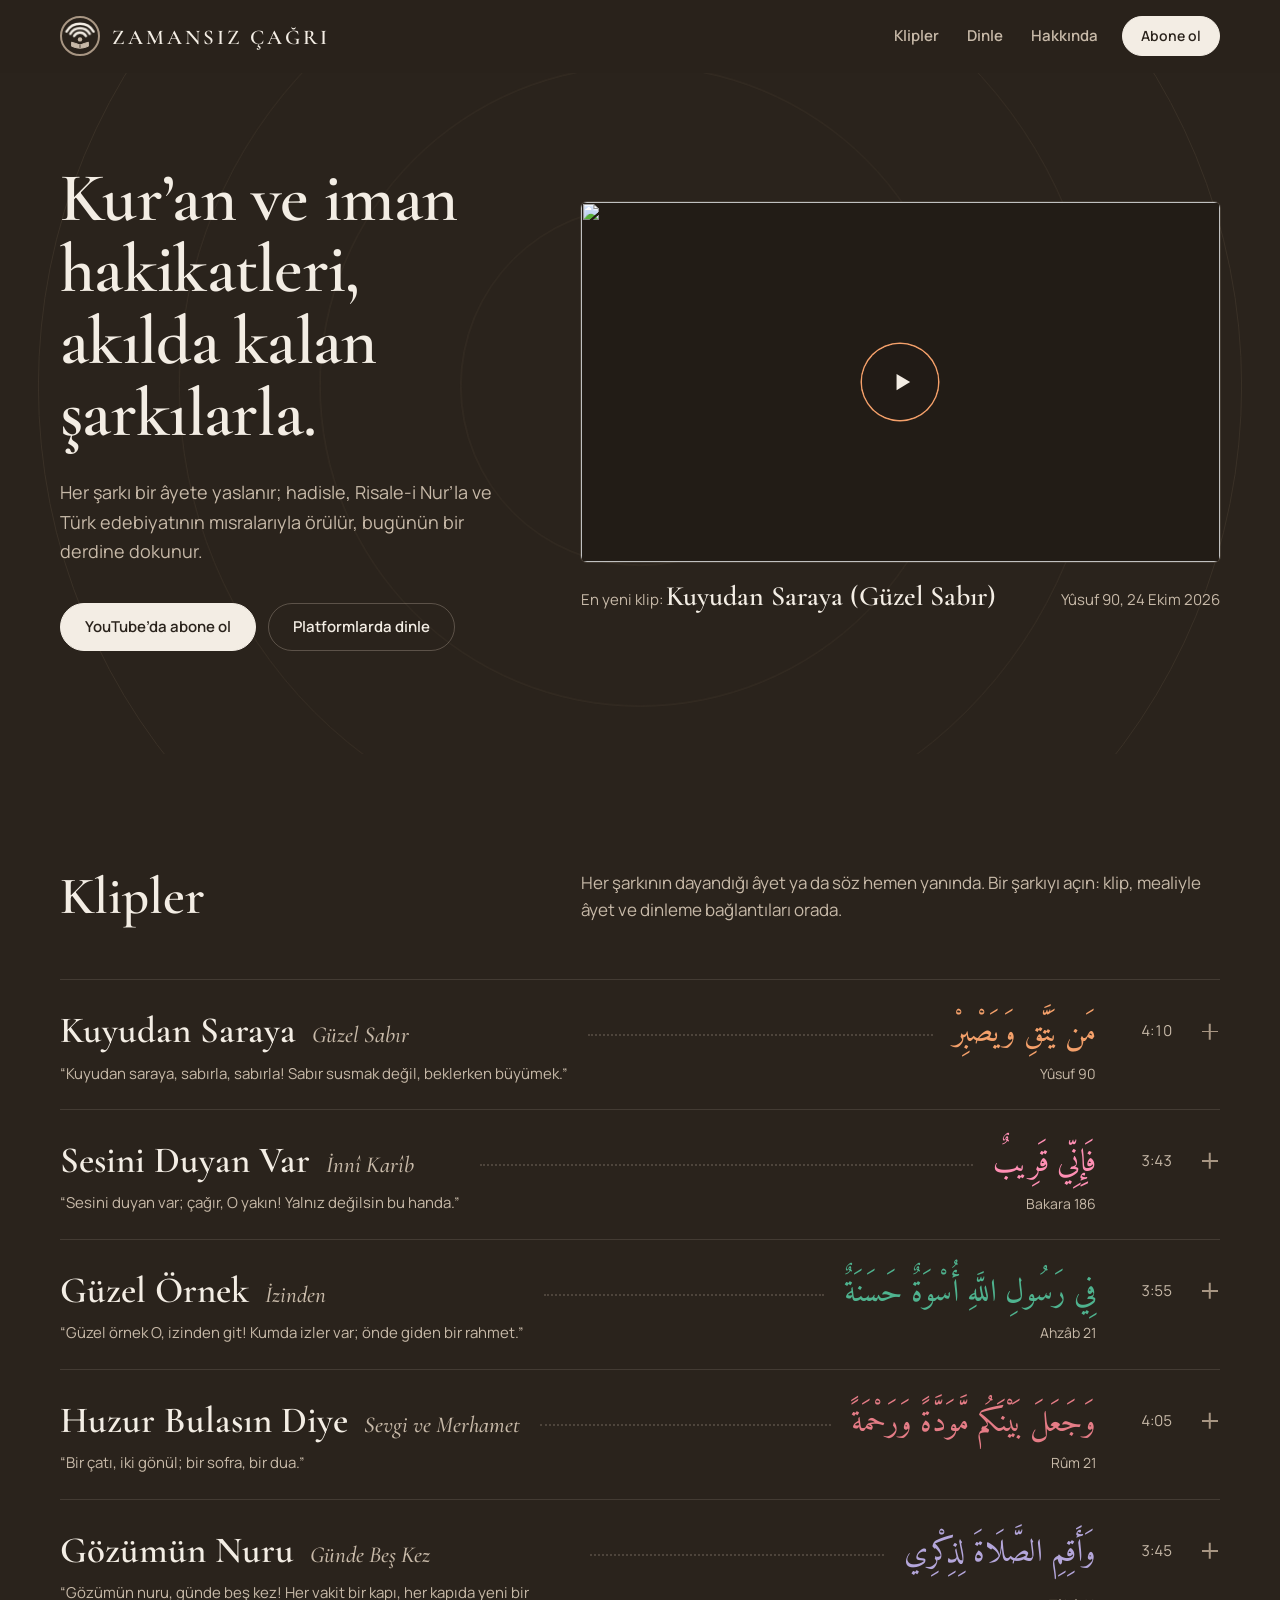
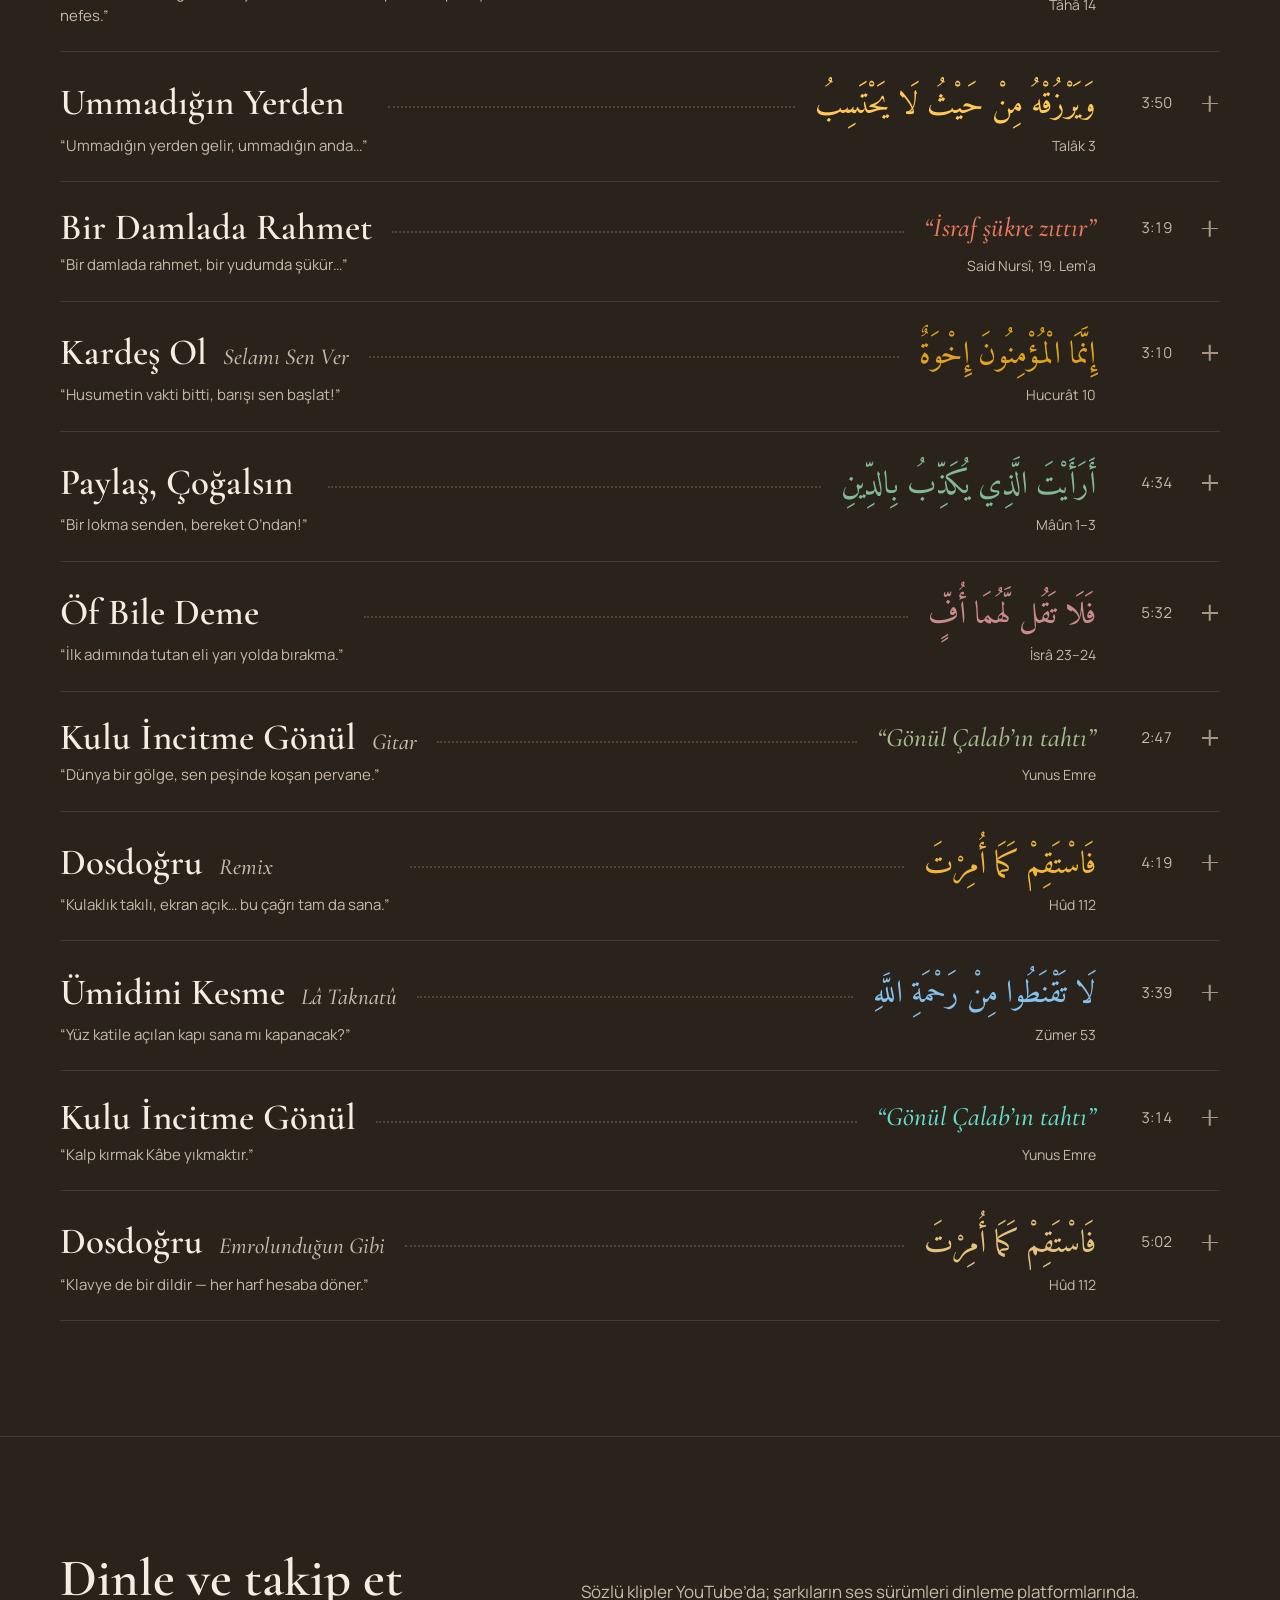
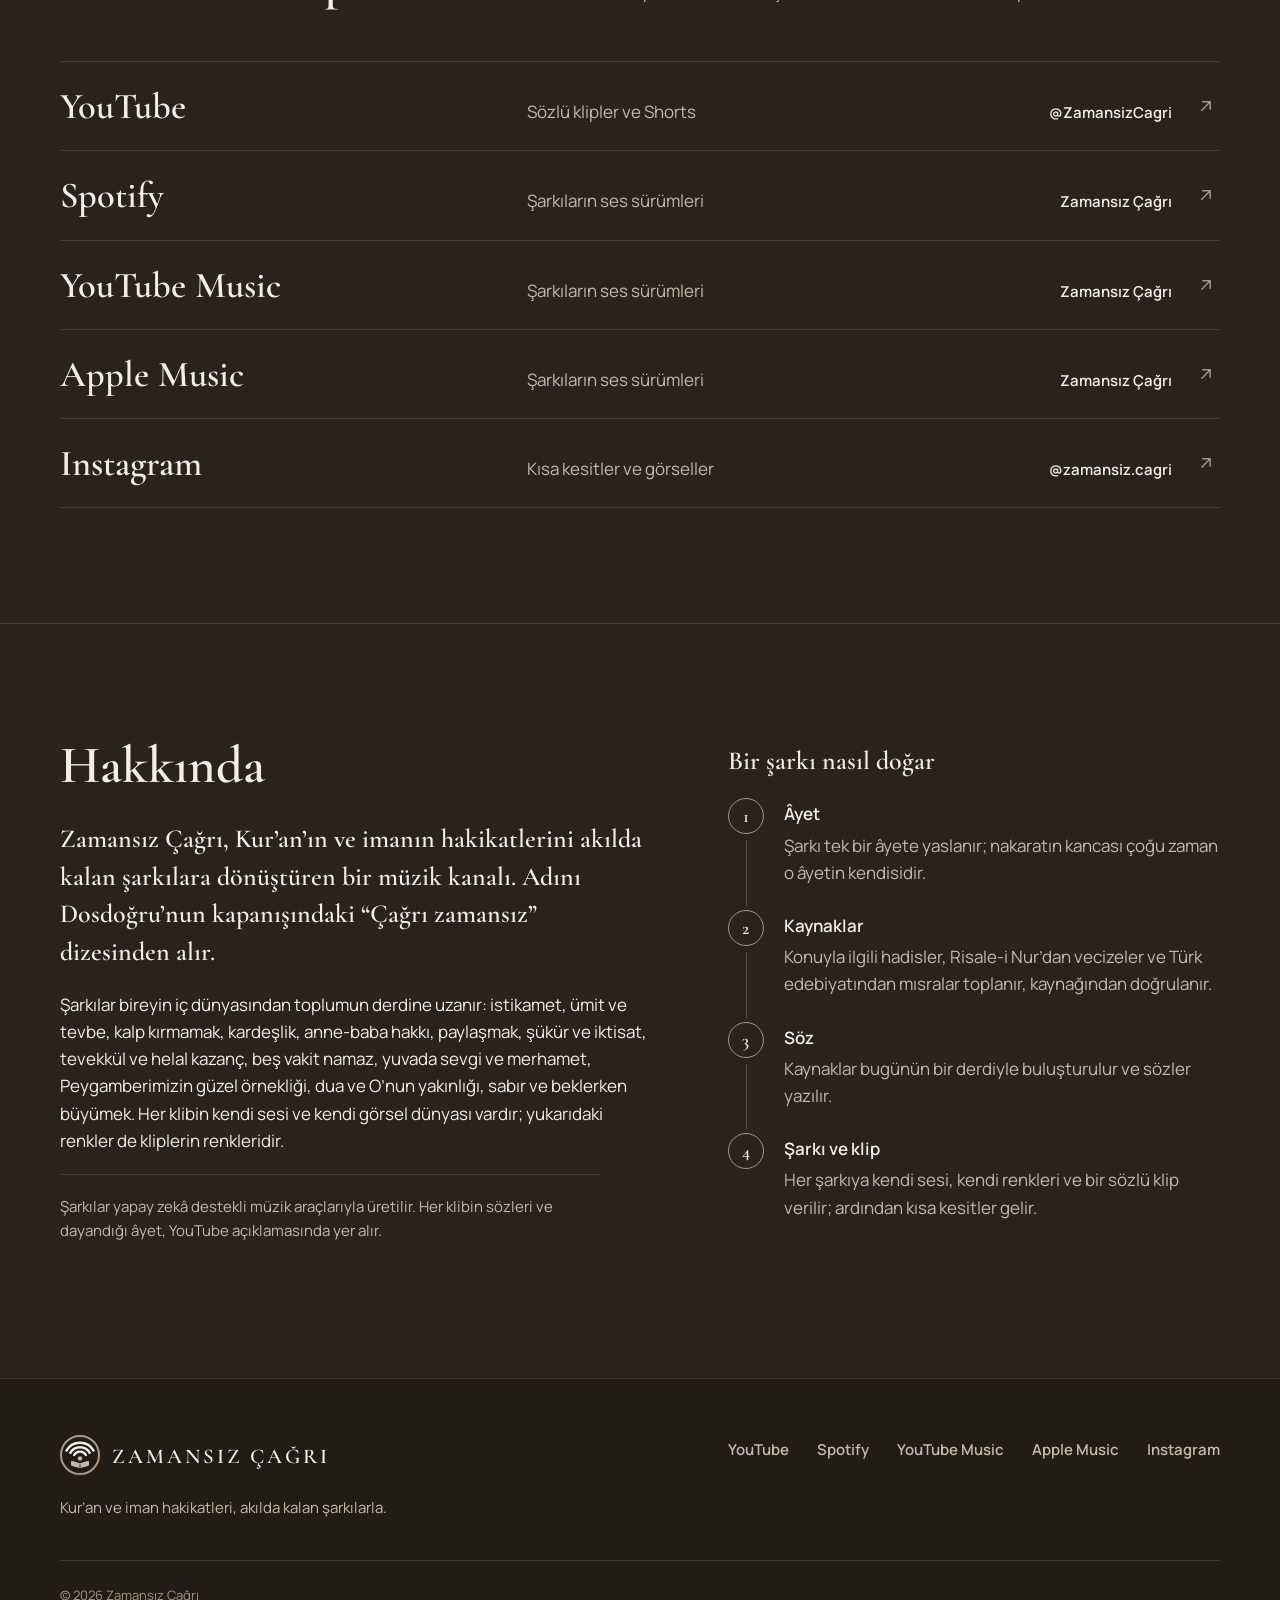
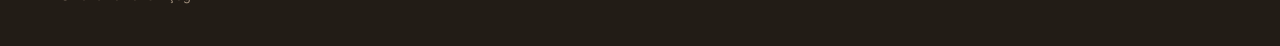
==== index.html @ eb464165 "Amblem renkleri SVG'de, site.css?v=2 Önbellekteki eski site.css ile yeni amblem siyah daire görünüyo" ====
<!doctype html>
<html lang="tr">
<head>
<meta charset="utf-8">
<meta name="viewport" content="width=device-width, initial-scale=1">
<title>Zamansız Çağrı – Kur’an ve iman hakikatleri, akılda kalan şarkılarla</title>
<meta name="description" content="Zamansız Çağrı: Kur’an âyetlerine yaslanan, bugünün derdine dokunan Türkçe sözlü klipler. Dosdoğru, Ümidini Kesme, Sesini Duyan Var, Kuyudan Saraya, Gözümün Nuru, Huzur Bulasın Diye, Güzel Örnek, Kardeş Ol, Ummadığın Yerden, Bir Damlada Rahmet, Öf Bile Deme, Paylaş Çoğalsın ve diğerleri.">
<link rel="canonical" href="https://zamansizcagri.com/">
<meta name="theme-color" content="#2A231C">
<meta property="og:type" content="website">
<meta property="og:locale" content="tr_TR">
<meta property="og:site_name" content="Zamansız Çağrı">
<meta property="og:title" content="Zamansız Çağrı">
<meta property="og:description" content="Kur’an ve iman hakikatleri, akılda kalan şarkılarla.">
<meta property="og:url" content="https://zamansizcagri.com/">
<meta property="og:image" content="https://zamansizcagri.com/assets/img/og-zamansiz-cagri.jpg?v=2">
<meta property="og:image:width" content="1200">
<meta property="og:image:height" content="630">
<meta property="og:image:alt" content="Zamansız Çağrı amblemi ve sloganı">
<meta name="twitter:card" content="summary_large_image">
<link rel="icon" href="/favicon.ico?v=2" sizes="32x32">
<link rel="icon" href="/favicon.svg?v=2" type="image/svg+xml">
<link rel="apple-touch-icon" href="/apple-touch-icon.png?v=2">
<link rel="manifest" href="/site.webmanifest?v=2">
<link rel="preload" href="/assets/fonts/cormorant-garamond-latin-600-normal.woff2" as="font" type="font/woff2" crossorigin>
<link rel="preload" href="/assets/fonts/manrope-latin-400-normal.woff2" as="font" type="font/woff2" crossorigin>
<link rel="preconnect" href="https://i.ytimg.com">
<link rel="stylesheet" href="/assets/css/site.css?v=2">
<script type="application/ld+json">
{
 "@context": "https://schema.org",
 "@graph": [
  {
   "@type": "MusicGroup",
   "@id": "https://zamansizcagri.com/#sanatci",
   "name": "Zamansız Çağrı",
   "url": "https://zamansizcagri.com/",
   "description": "Kur’an ve iman hakikatleri, akılda kalan şarkılarla.",
   "genre": [
    "Hip Hop/Rap",
    "World"
   ],
   "image": "https://zamansizcagri.com/assets/img/og-zamansiz-cagri.jpg?v=2",
   "logo": "https://zamansizcagri.com/assets/img/icon-512.png?v=2",
   "sameAs": [
    "https://www.youtube.com/@ZamansizCagri",
    "https://open.spotify.com/artist/4fFKsMYjQDjb1q0hbjdV9G",
    "https://music.youtube.com/channel/UCEQNCkoVNOLh12V3wcWyzZg",
    "https://music.apple.com/tr/artist/zamans%C4%B1z-%C3%A7a%C4%9Fr%C4%B1/6824487443",
    "https://www.instagram.com/zamansiz.cagri/"
   ]
  },
  {
   "@type": "WebSite",
   "@id": "https://zamansizcagri.com/#site",
   "url": "https://zamansizcagri.com/",
   "name": "Zamansız Çağrı",
   "inLanguage": "tr",
   "publisher": {
    "@id": "https://zamansizcagri.com/#sanatci"
   }
  },
  {
   "@type": "VideoObject",
   "name": "Kuyudan Saraya (Güzel Sabır) – Zamansız Çağrı | Sözlü Klip",
   "description": "Kuyuda ümit, zindanda ilim, sarayda af: Hz. Yûsuf’un kuyudan saraya uzanan yolu, sabrın kenarda bekleyiş değil, beklerken büyümek olduğunu anlatır. Bu şarkı bekleyişi okula çevirmeye çağırıyor: oku, öğren, birine el uzat. Nakarattaki “güzel sabır” (sabrun cemîl) Kur’an’da Hz. Yakub’un sözüdür (Yûsuf 12:18, 12:83).",
   "thumbnailUrl": [
    "https://i.ytimg.com/vi/0OCXmjPQbeQ/maxresdefault.jpg"
   ],
   "uploadDate": "2026-10-24T01:09:18-07:00",
   "duration": "PT4M10S",
   "embedUrl": "https://www.youtube.com/embed/0OCXmjPQbeQ",
   "url": "https://www.youtube.com/watch?v=0OCXmjPQbeQ",
   "inLanguage": "tr",
   "creator": {
    "@id": "https://zamansizcagri.com/#sanatci"
   }
  },
  {
   "@type": "VideoObject",
   "name": "Sesini Duyan Var (İnnî Karîb) – Zamansız Çağrı | Sözlü Klip",
   "description": "Aynı sırada, aynı yolda yan yana ama herkes uzak; “Beni kim duyar?” dersin, cümlen yarım kalır. Bu şarkı cevabı hatırlatıyor: avucunu aç, bir cümleyle başla; sağır ve uzak birine değil, işiten ve yakın olana sesleniyorsun. Açılan el boş çevrilmez; acele yok, cevabın vakti var. Kardeşine gıyabında dua et; elinden geleni yap, sebebe sarıl, bir dosta, bilene danış.",
   "thumbnailUrl": [
    "https://i.ytimg.com/vi/HfdqtQitfTc/maxresdefault.jpg"
   ],
   "uploadDate": "2026-10-23T11:35:10-07:00",
   "duration": "PT3M43S",
   "embedUrl": "https://www.youtube.com/embed/HfdqtQitfTc",
   "url": "https://www.youtube.com/watch?v=HfdqtQitfTc",
   "inLanguage": "tr",
   "creator": {
    "@id": "https://zamansizcagri.com/#sanatci"
   }
  },
  {
   "@type": "VideoObject",
   "name": "Güzel Örnek (İzinden) – Zamansız Çağrı | Sözlü Klip",
   "description": "Herkes bir kahraman arar; afişler her mevsim değişir. Bu şarkı on dört asırdır silinmeyen bir ize çağırıyor: gençlere güvenen, çocuklara bile selam veren, çarşıda sesini yükseltmeyen, kötülüğe kötülükle karşılık vermeyip affeden, “Kolaylaştırın, zorlaştırmayın; müjdeleyin” diyen en güzel örneğe. Bugün bir selam, bir tebessüm, bir salavat: izine bastığın an.",
   "thumbnailUrl": [
    "https://i.ytimg.com/vi/0Mi6RWi5WUM/maxresdefault.jpg"
   ],
   "uploadDate": "2026-10-23T07:03:36-07:00",
   "duration": "PT3M55S",
   "embedUrl": "https://www.youtube.com/embed/0Mi6RWi5WUM",
   "url": "https://www.youtube.com/watch?v=0Mi6RWi5WUM",
   "inLanguage": "tr",
   "creator": {
    "@id": "https://zamansizcagri.com/#sanatci"
   }
  },
  {
   "@type": "VideoObject",
   "name": "Huzur Bulasın Diye (Sevgi ve Merhamet) – Zamansız Çağrı | Sözlü Klip",
   "description": "Yeni bir ev, boş duvarlar, köşede koliler… Bu şarkı yuvanın şarkısı: süsüne değil özüne bakmak, düğünü hafif tutmak, sevgiyi her gün yeniden işlemek, evde işi paylaşmak — Resûlullah evinde ailesine yardım ederdi, Hz. Hatice ona yemek getirdi. Köprü, İşârâtü’l-İ’câz’daki saadet bahsinden uyarlandı: insanın en büyük ihtiyacı, kalbine cevap veren bir kalp; sevinçte ortak, gamda kederde yardımcı.",
   "thumbnailUrl": [
    "https://i.ytimg.com/vi/IERR7jxjj48/maxresdefault.jpg"
   ],
   "uploadDate": "2026-10-22T23:05:13-07:00",
   "duration": "PT4M5S",
   "embedUrl": "https://www.youtube.com/embed/IERR7jxjj48",
   "url": "https://www.youtube.com/watch?v=IERR7jxjj48",
   "inLanguage": "tr",
   "creator": {
    "@id": "https://zamansizcagri.com/#sanatci"
   }
  },
  {
   "@type": "VideoObject",
   "name": "Gözümün Nuru (Günde Beş Kez) – Zamansız Çağrı | Sözlü Klip",
   "description": "Bir gün, bir ömrün küçük bir numunesi: sabah bahar gibi doğar, öğle yazın tam ortasıdır, ikindi güzün sarısı, akşam veda, yatsı gecenin sayfası. Bediüzzaman Said Nursî’nin Sözler’deki 9. Söz’ünde anlattığı gibi her namaz vakti büyük bir dönüm noktasının başında durur; gün, yıl ve ömür koca bir saatte döner. Bu şarkı o fikrin küçük bir numunesi: beş vaktin her biri bir kapı, her kapıda yeni bir nefes; ve her gecenin bir sabahı var. Klipte beş vakit, beş ayrı sahne: şafak penceresinden ağaran bir odada sabah, şehir terasında öğle, hasat tarlasında ikindi, deniz kıyısındaki kervansaray tepesinde akşam, karlı bir gecede camide yatsı; ardından kandil odasında gece namazı ve şafakta cami avlusunda cemaat. Her sahnede o vaktin namazı kılınıyor; nakaratlarda saflar birlikte rükûya eğilip ön saftan arkaya secdeye kapanıyor.",
   "thumbnailUrl": [
    "https://i.ytimg.com/vi/8g7bsdONXiA/maxresdefault.jpg"
   ],
   "uploadDate": "2026-10-23T04:07:46-07:00",
   "duration": "PT3M45S",
   "embedUrl": "https://www.youtube.com/embed/8g7bsdONXiA",
   "url": "https://www.youtube.com/watch?v=8g7bsdONXiA",
   "inLanguage": "tr",
   "creator": {
    "@id": "https://zamansizcagri.com/#sanatci"
   }
  },
  {
   "@type": "VideoObject",
   "name": "Ummadığın Yerden – Zamansız Çağrı | Sözlü Klip",
   "description": "“Bir gecede zengin” vaatlerinin her köşeyi sardığı bir zamanda bu şarkı kolay kazancın değil helal emeğin, şansın değil tevekkülün şarkısı: yol yok sandığın yerde bir yol açılır, rızık ummadığın yerden gelir, Rabbin yeter. Köprüde Niyâzî-i Mısrî’nin “Derman arardım derdime, derdim bana derman imiş” dizesi, nakarat öncesinde Mehmet Âkif’in “Allah’a dayan, sa’ye sarıl” çağrısının izi var.",
   "thumbnailUrl": [
    "https://i.ytimg.com/vi/-mSd0Znz8UI/maxresdefault.jpg"
   ],
   "uploadDate": "2026-10-22T02:55:17-07:00",
   "duration": "PT3M50S",
   "embedUrl": "https://www.youtube.com/embed/-mSd0Znz8UI",
   "url": "https://www.youtube.com/watch?v=-mSd0Znz8UI",
   "inLanguage": "tr",
   "creator": {
    "@id": "https://zamansizcagri.com/#sanatci"
   }
  },
  {
   "@type": "VideoObject",
   "name": "Bir Damlada Rahmet – Zamansız Çağrı | Sözlü Klip",
   "description": "İsraf, nimeti hafife almaktır; iktisat ise nimete hürmet, bereketin sebebi, kalbin şükrü. “Bir Damlada Rahmet”, ölçüyle yaşamanın şükürle ne kadar iç içe olduğunu anlatan bir şarkı. Bir lokma ekmekte, bir bardak suda, bölüşülen sofrada…",
   "thumbnailUrl": [
    "https://i.ytimg.com/vi/zPWFYZZOMPM/maxresdefault.jpg"
   ],
   "uploadDate": "2026-10-22T00:38:25-07:00",
   "duration": "PT3M19S",
   "embedUrl": "https://www.youtube.com/embed/zPWFYZZOMPM",
   "url": "https://www.youtube.com/watch?v=zPWFYZZOMPM",
   "inLanguage": "tr",
   "creator": {
    "@id": "https://zamansizcagri.com/#sanatci"
   }
  },
  {
   "@type": "VideoObject",
   "name": "Kardeş Ol (Selamı Sen Ver) – Zamansız Çağrı | Sözlü Klip",
   "description": "Üç günü geçen küslükler, bayrama bırakılan barışmalar, tribünde hakarete dönen tezahüratlar… Hucurât Sûresi’nin onuncu âyetinden ilham alan bu şarkı tek bir şey söylüyor: Selamı sen ver, kapıyı sen çal.",
   "thumbnailUrl": [
    "https://i.ytimg.com/vi/k99wjDbs69Q/maxresdefault.jpg"
   ],
   "uploadDate": "2026-10-21T15:20:57-07:00",
   "duration": "PT3M10S",
   "embedUrl": "https://www.youtube.com/embed/k99wjDbs69Q",
   "url": "https://www.youtube.com/watch?v=k99wjDbs69Q",
   "inLanguage": "tr",
   "creator": {
    "@id": "https://zamansizcagri.com/#sanatci"
   }
  },
  {
   "@type": "VideoObject",
   "name": "Paylaş, Çoğalsın – Zamansız Çağrı | Sözlü Klip",
   "description": "Kapıya bırakılan isimsiz bir poşetle başlayan iyilik sokak sokak yayılıyor: zekât, askıda ekmek, borca mühlet, yetime destek, sofraya bir tabak daha… Ve Bakara 261’deki yedi başaklı tohum.",
   "thumbnailUrl": [
    "https://i.ytimg.com/vi/No_caF7hxSk/maxresdefault.jpg"
   ],
   "uploadDate": "2026-10-21T01:59:10-07:00",
   "duration": "PT4M34S",
   "embedUrl": "https://www.youtube.com/embed/No_caF7hxSk",
   "url": "https://www.youtube.com/watch?v=No_caF7hxSk",
   "inLanguage": "tr",
   "creator": {
    "@id": "https://zamansizcagri.com/#sanatci"
   }
  },
  {
   "@type": "VideoObject",
   "name": "Öf Bile Deme – Zamansız Çağrı | Sözlü Klip",
   "description": "Yaşlanan anne-babaya en küçük “öf”ü bile yasaklayan âyet; süt tasıyla sabaha kadar ebeveyninin uyanmasını bekleyen adamın mağara kıssası ve “Annen, sonra annen, sonra annen, sonra baban” hadisi.",
   "thumbnailUrl": [
    "https://i.ytimg.com/vi/DCvuSRVdGBU/maxresdefault.jpg"
   ],
   "uploadDate": "2026-10-20T05:43:20-07:00",
   "duration": "PT5M32S",
   "embedUrl": "https://www.youtube.com/embed/DCvuSRVdGBU",
   "url": "https://www.youtube.com/watch?v=DCvuSRVdGBU",
   "inLanguage": "tr",
   "creator": {
    "@id": "https://zamansizcagri.com/#sanatci"
   }
  },
  {
   "@type": "VideoObject",
   "name": "Kulu İncitme Gönül (Gitar) – Zamansız Çağrı | Sözlü Klip",
   "description": "Kulu İncitme Gönül’ün akustik gitar versiyonu: aynı sözler, yeni bir ses. Rüzgârla dost olmak, dala, güle, dile ve kula kıymamak; kalp kırmanın ağırlığı, dünyanın gölge, malın emanet olduğu…",
   "thumbnailUrl": [
    "https://i.ytimg.com/vi/2VJR_7s0DcI/maxresdefault.jpg"
   ],
   "uploadDate": "2026-10-19T21:17:57-07:00",
   "duration": "PT2M47S",
   "embedUrl": "https://www.youtube.com/embed/2VJR_7s0DcI",
   "url": "https://www.youtube.com/watch?v=2VJR_7s0DcI",
   "inLanguage": "tr",
   "creator": {
    "@id": "https://zamansizcagri.com/#sanatci"
   }
  },
  {
   "@type": "VideoObject",
   "name": "Dosdoğru (Remix) – Zamansız Çağrı | Sözlü Klip",
   "description": "“Dosdoğru”nun daha hareketli, yeniden yorumlanmış remix’i. Sonsuz akışın, filtrelerin, algoritmaların ve viral yalanların ortasında tek pusula Vahiy; doğruluk, güven, sıdk ve tevekkül üzerine.",
   "thumbnailUrl": [
    "https://i.ytimg.com/vi/F2P9IRaA6FA/maxresdefault.jpg"
   ],
   "uploadDate": "2026-10-19T01:58:31-07:00",
   "duration": "PT4M19S",
   "embedUrl": "https://www.youtube.com/embed/F2P9IRaA6FA",
   "url": "https://www.youtube.com/watch?v=F2P9IRaA6FA",
   "inLanguage": "tr",
   "creator": {
    "@id": "https://zamansizcagri.com/#sanatci"
   }
  },
  {
   "@type": "VideoObject",
   "name": "Ümidini Kesme (Lâ Taknatû) – Zamansız Çağrı | Sözlü Klip",
   "description": "Günahın dağ olsa bile rahmetin deryâ olduğunu hatırlatan bir dönüş şarkısı. “Senin için çok geç artık” fısıltısına karşı tek cevap: nefes varsa vakit var.",
   "thumbnailUrl": [
    "https://i.ytimg.com/vi/ae-nMPm_e2c/maxresdefault.jpg"
   ],
   "uploadDate": "2026-10-18T14:15:23-07:00",
   "duration": "PT3M39S",
   "embedUrl": "https://www.youtube.com/embed/ae-nMPm_e2c",
   "url": "https://www.youtube.com/watch?v=ae-nMPm_e2c",
   "inLanguage": "tr",
   "creator": {
    "@id": "https://zamansizcagri.com/#sanatci"
   }
  },
  {
   "@type": "VideoObject",
   "name": "Kulu İncitme Gönül – Zamansız Çağrı | Sözlü Klip",
   "description": "Kibri, kini ve kalp kırmayı bırakıp merhamete çağıran tasavvufi bir rap; dünyanın bir gölge, malın mülkün emanet olduğunu hatırlatan bir nasihat.",
   "thumbnailUrl": [
    "https://i.ytimg.com/vi/68welh6x8Po/maxresdefault.jpg"
   ],
   "uploadDate": "2026-10-18T11:41:12-07:00",
   "duration": "PT3M14S",
   "embedUrl": "https://www.youtube.com/embed/68welh6x8Po",
   "url": "https://www.youtube.com/watch?v=68welh6x8Po",
   "inLanguage": "tr",
   "creator": {
    "@id": "https://zamansizcagri.com/#sanatci"
   }
  },
  {
   "@type": "VideoObject",
   "name": "Dosdoğru (Emrolunduğun Gibi) – Zamansız Çağrı | Sözlü Klip",
   "description": "Peygamber Efendimiz’in (s.a.v.) “Beni Hûd sûresi ve kardeşleri ihtiyarlattı” buyurduğu âyetten yola çıkan bir istikamet şarkısı. “İnandım” demek kolay, asıl iş dosdoğru kalmak.",
   "thumbnailUrl": [
    "https://i.ytimg.com/vi/Ia403AKxXqA/maxresdefault.jpg"
   ],
   "uploadDate": "2026-10-18T11:36:12-07:00",
   "duration": "PT5M2S",
   "embedUrl": "https://www.youtube.com/embed/Ia403AKxXqA",
   "url": "https://www.youtube.com/watch?v=Ia403AKxXqA",
   "inLanguage": "tr",
   "creator": {
    "@id": "https://zamansizcagri.com/#sanatci"
   }
  }
 ]
}
</script>
</head>
<body>
<a class="atla" href="#icerik">İçeriğe geç</a>

<header class="ust">
  <div class="kap ust__ic">
    <a class="marka" href="/" aria-label="Zamansız Çağrı, ana sayfa">
      <svg class="amblem" viewBox="0 0 200 200" aria-hidden="true" focusable="false">
  <circle class="halka" cx="100" cy="100" r="95" fill="none" stroke="#A89683" stroke-width="10"/>
  <path class="dalga dalga--1" d="M 70.6 100 A 34 34 0 0 1 129.4 100" fill="none" stroke="#F3EDE4" stroke-linecap="round" stroke-width="12"/>
  <path class="dalga dalga--2" d="M 51.5 89 A 56 56 0 0 1 148.5 89" fill="none" stroke="#F3EDE4" stroke-linecap="round" stroke-width="12"/>
  <path class="dalga dalga--3" d="M 32.5 78 A 78 78 0 0 1 167.5 78" fill="none" stroke="#F3EDE4" stroke-linecap="round" stroke-width="12"/>
  <circle class="nokta" cx="100" cy="117" r="11" fill="#C7B9A8"/>
  <path class="kitap" d="M 58 131 C 72 135 88 140 100 145 C 112 140 128 135 142 131 L 142 151 C 128 157 112 161 100 161 C 88 161 72 157 58 151 Z" fill="#C7B9A8" stroke="#C7B9A8" stroke-linejoin="round" stroke-width="5"/>
  <path class="sirt" d="M 100 146.5 L 100 157.5" fill="none" stroke="#2A231C" stroke-linecap="round" stroke-width="4"/>
</svg>
      <span class="marka__ad" aria-hidden="true">Zamansız Çağrı</span>
    </a>
    <nav aria-label="Sayfa bölümleri">
      <a href="#klipler">Klipler</a>
      <a href="#dinle">Dinle</a>
      <a href="#hakkinda">Hakkında</a>
    </nav>
    <a class="dugme dugme--kucuk" href="https://www.youtube.com/@ZamansizCagri?sub_confirmation=1" target="_blank" rel="noopener">Abone ol<span class="gizli"> (YouTube, yeni sekmede açılır)</span></a>
  </div>
</header>

<main id="icerik">
  <section class="giris" aria-labelledby="giris-baslik">
    <svg class="giris__halkalar" viewBox="0 0 200 200" aria-hidden="true" focusable="false">
      <circle cx="100" cy="100" r="28" vector-effect="non-scaling-stroke"/>
      <circle cx="100" cy="100" r="50" vector-effect="non-scaling-stroke"/>
      <circle cx="100" cy="100" r="72" vector-effect="non-scaling-stroke"/>
      <circle cx="100" cy="100" r="94" vector-effect="non-scaling-stroke"/>
    </svg>
    <div class="kap giris__ic">
      <div class="giris__metin">
        <h1 id="giris-baslik">Kur’an ve iman hakikatleri, akılda kalan şarkılarla.</h1>
        <p class="giris__alt">Her şarkı bir âyete yaslanır; hadisle, Risale-i Nur’la ve Türk edebiyatının mısralarıyla örülür, bugünün bir derdine dokunur.</p>
        <div class="giris__dugmeler">
          <a class="dugme" href="https://www.youtube.com/@ZamansizCagri?sub_confirmation=1" target="_blank" rel="noopener">YouTube’da abone ol<span class="gizli"> (yeni sekmede açılır)</span></a>
          <a class="dugme dugme--cizgi" href="#dinle">Platformlarda dinle</a>
        </div>
      </div>
      <figure class="giris__klip" style="--renk: #F4A06A">
        <div class="oynatici" data-yt="0OCXmjPQbeQ" data-baslik="Kuyudan Saraya (Güzel Sabır)">
  <a class="oynatici__kapak" href="https://www.youtube.com/watch?v=0OCXmjPQbeQ">
    <img src="https://i.ytimg.com/vi/0OCXmjPQbeQ/maxresdefault.jpg"
         srcset="https://i.ytimg.com/vi/0OCXmjPQbeQ/mqdefault.jpg 320w, https://i.ytimg.com/vi/0OCXmjPQbeQ/maxresdefault.jpg 1280w"
         sizes="(max-width: 960px) 100vw, 680px"
         width="1280" height="720" alt="" loading="eager" decoding="async" fetchpriority="high">
    <span class="oynatici__dugme"><svg viewBox="0 0 24 24" aria-hidden="true" focusable="false"><path d="M7 4.5v15l12.5-7.5z"/></svg></span>
    <span class="gizli">Kuyudan Saraya (Güzel Sabır) klibini oynat</span>
  </a>
</div>
        <figcaption>
          <span><span class="giris__klip-yazi">En yeni klip: </span><a class="giris__klip-ad" href="#kuyudan-saraya">Kuyudan Saraya (Güzel Sabır)</a></span>
          <span class="giris__klip-kaynak">Yûsuf 90, <time datetime="2026-10-24">24 Ekim 2026</time></span>
        </figcaption>
      </figure>
    </div>
  </section>

  <section class="bolum" id="klipler" aria-labelledby="klipler-baslik">
    <div class="kap">
      <div class="bolum__bas">
        <h2 id="klipler-baslik">Klipler</h2>
        <p>Her şarkının dayandığı âyet ya da söz hemen yanında. Bir şarkıyı açın: klip, mealiyle âyet ve dinleme bağlantıları orada.</p>
      </div>
      <ul class="fihrist">
<li>
  <details class="parca" id="kuyudan-saraya" name="klip" style="--renk: #F4A06A">
    <summary class="parca__ozet">
      <h3 class="parca__ad">Kuyudan Saraya <span class="parca__alt">Güzel Sabır</span></h3>
      <span class="parca__kanca">“Kuyudan saraya, sabırla, sabırla! Sabır susmak değil, beklerken büyümek.”</span>
      <span class="parca__cizgi" aria-hidden="true"></span>
      <span class="parca__capa" lang="ar" dir="rtl">مَن يَتَّقِ وَيَصْبِرْ</span>
      <span class="parca__kaynak">Yûsuf 90</span>
      <span class="parca__sure"><span class="gizli">Süre </span>4:10</span>
      <span class="parca__ac" aria-hidden="true"></span>
    </summary>
    <div class="parca__ayrinti">
      <div class="oynatici" data-yt="0OCXmjPQbeQ" data-baslik="Kuyudan Saraya (Güzel Sabır)">
  <a class="oynatici__kapak" href="https://www.youtube.com/watch?v=0OCXmjPQbeQ">
    <img src="https://i.ytimg.com/vi/0OCXmjPQbeQ/maxresdefault.jpg"
         srcset="https://i.ytimg.com/vi/0OCXmjPQbeQ/mqdefault.jpg 320w, https://i.ytimg.com/vi/0OCXmjPQbeQ/maxresdefault.jpg 1280w"
         sizes="(max-width: 960px) 100vw, 680px"
         width="1280" height="720" alt="" loading="lazy" decoding="async">
    <span class="oynatici__dugme"><svg viewBox="0 0 24 24" aria-hidden="true" focusable="false"><path d="M7 4.5v15l12.5-7.5z"/></svg></span>
    <span class="gizli">Kuyudan Saraya (Güzel Sabır) klibini oynat</span>
  </a>
</div>
      <div class="parca__metin">
        <p class="parca__aciklama">Kuyuda ümit, zindanda ilim, sarayda af: Hz. Yûsuf’un kuyudan saraya uzanan yolu, sabrın kenarda bekleyiş değil, beklerken büyümek olduğunu anlatır. Bu şarkı bekleyişi okula çevirmeye çağırıyor: oku, öğren, birine el uzat. Nakarattaki “güzel sabır” (sabrun cemîl) Kur’an’da Hz. Yakub’un sözüdür (Yûsuf 12:18, 12:83). Endülüs’ün flamenko gitarı (soleá), cajón, hafif palmas ve kontrbasla sıcak bir düzenleme. Şarkıda tilavet yok; âyet klibin açılışında. Klipte kuyunun dibinden yıldızlı gök, gece çölünde kervan, medreseye dönen zindan, başak tarlası, açılan kapı ve sofra; sonda fenerli terasta on bir yıldız, güneş ve ay.</p>
        <blockquote class="meal">
        <p>“Kardeşleri, “Yoksa sen, sen Yûsuf musun?” dediler. O da, “Ben Yûsuf’um, bu da kardeşim. Allah bize iyilikte bulundu. Çünkü, kim kötülükten sakınır ve sabrederse şüphesiz Allah iyilik yapanların mükafatını zayi etmez” dedi.”</p>
        <footer>Yûsuf Sûresi, 12/90 (Diyanet meali)</footer>
      </blockquote>
        <ul class="baglantilar">
          <li><a href="https://www.youtube.com/watch?v=0OCXmjPQbeQ" target="_blank" rel="noopener">YouTube’da izle<svg viewBox="0 0 24 24" aria-hidden="true" focusable="false"><path d="M7 17 17 7M8 7h9v9"/></svg><span class="gizli"> (yeni sekmede açılır)</span></a></li><li><a href="https://www.youtube.com/shorts/UwxwCTf72DE" target="_blank" rel="noopener">Kısa kesit<svg viewBox="0 0 24 24" aria-hidden="true" focusable="false"><path d="M7 17 17 7M8 7h9v9"/></svg><span class="gizli"> (yeni sekmede açılır)</span></a></li><li><a href="https://distrokid.com/hyperfollow/zamanszar/kuyudan-saraya-gzel-sabr" target="_blank" rel="noopener">Dinleme platformları<svg viewBox="0 0 24 24" aria-hidden="true" focusable="false"><path d="M7 17 17 7M8 7h9v9"/></svg><span class="gizli"> (yeni sekmede açılır)</span></a></li>
        </ul>
        <div class="parca__notlar"><p>Yayın: <time datetime="2026-10-24">24 Ekim 2026</time></p></div>
      </div>
    </div>
  </details>
</li>
<li>
  <details class="parca" id="sesini-duyan-var" name="klip" style="--renk: #FF8FB4">
    <summary class="parca__ozet">
      <h3 class="parca__ad">Sesini Duyan Var <span class="parca__alt">İnnî Karîb</span></h3>
      <span class="parca__kanca">“Sesini duyan var; çağır, O yakın! Yalnız değilsin bu handa.”</span>
      <span class="parca__cizgi" aria-hidden="true"></span>
      <span class="parca__capa" lang="ar" dir="rtl">فَإِنِّي قَرِيبٌ</span>
      <span class="parca__kaynak">Bakara 186</span>
      <span class="parca__sure"><span class="gizli">Süre </span>3:43</span>
      <span class="parca__ac" aria-hidden="true"></span>
    </summary>
    <div class="parca__ayrinti">
      <div class="oynatici" data-yt="HfdqtQitfTc" data-baslik="Sesini Duyan Var (İnnî Karîb)">
  <a class="oynatici__kapak" href="https://www.youtube.com/watch?v=HfdqtQitfTc">
    <img src="https://i.ytimg.com/vi/HfdqtQitfTc/maxresdefault.jpg"
         srcset="https://i.ytimg.com/vi/HfdqtQitfTc/mqdefault.jpg 320w, https://i.ytimg.com/vi/HfdqtQitfTc/maxresdefault.jpg 1280w"
         sizes="(max-width: 960px) 100vw, 680px"
         width="1280" height="720" alt="" loading="lazy" decoding="async">
    <span class="oynatici__dugme"><svg viewBox="0 0 24 24" aria-hidden="true" focusable="false"><path d="M7 4.5v15l12.5-7.5z"/></svg></span>
    <span class="gizli">Sesini Duyan Var (İnnî Karîb) klibini oynat</span>
  </a>
</div>
      <div class="parca__metin">
        <p class="parca__aciklama">Aynı sırada, aynı yolda yan yana ama herkes uzak; “Beni kim duyar?” dersin, cümlen yarım kalır. Bu şarkı cevabı hatırlatıyor: avucunu aç, bir cümleyle başla; sağır ve uzak birine değil, işiten ve yakın olana sesleniyorsun. Açılan el boş çevrilmez; acele yok, cevabın vakti var. Kardeşine gıyabında dua et; elinden geleni yap, sebebe sarıl, bir dosta, bilene danış. İrlanda ve İskoçya’nın Kelt arpı, tin whistle, keman ve bodhrán’ıyla sinematik bir düzenleme; köprüde Yunus Emre’ye atfedilen “Dağlar ile taşlar ile” dizeleri. Şarkıda tilavet yok; âyet klibin açılışında. Klipte gün batımından şafağa renklenen bir kıyıda deniz feneri dönüyor. Âyet fenerin huzmesinde beliriyor, sonra her dize kendi sahnesini kuruyor: kayıktan fenere giden ses yayları, açık avuçlar ve aralanan kalp, balığın içindeki ışık; kutup ışıkları, yunuslar, suda fenerler. Sonda sis açılıyor, güneş doğuyor, ışıklar göğe yükseliyor.</p>
        <blockquote class="meal">
        <p>“Kullarım, beni senden sorarlarsa, (bilsinler ki), gerçekten ben (onlara çok) yakınım. Bana dua edince, dua edenin duasına cevap veririm. O halde, doğru yolu bulmaları için benim davetime uysunlar, bana iman etsinler.”</p>
        <footer>Bakara Sûresi, 2/186 (Diyanet meali)</footer>
      </blockquote>
        <ul class="baglantilar">
          <li><a href="https://www.youtube.com/watch?v=HfdqtQitfTc" target="_blank" rel="noopener">YouTube’da izle<svg viewBox="0 0 24 24" aria-hidden="true" focusable="false"><path d="M7 17 17 7M8 7h9v9"/></svg><span class="gizli"> (yeni sekmede açılır)</span></a></li><li><a href="https://www.youtube.com/shorts/HLbfqVoyjWg" target="_blank" rel="noopener">Kısa kesit<svg viewBox="0 0 24 24" aria-hidden="true" focusable="false"><path d="M7 17 17 7M8 7h9v9"/></svg><span class="gizli"> (yeni sekmede açılır)</span></a></li><li><a href="https://distrokid.com/hyperfollow/zamanszar/sesini-duyan-var-inn-karb" target="_blank" rel="noopener">Dinleme platformları<svg viewBox="0 0 24 24" aria-hidden="true" focusable="false"><path d="M7 17 17 7M8 7h9v9"/></svg><span class="gizli"> (yeni sekmede açılır)</span></a></li>
        </ul>
        <div class="parca__notlar"><p>Yayın: <time datetime="2026-10-23">23 Ekim 2026</time></p></div>
      </div>
    </div>
  </details>
</li>
<li>
  <details class="parca" id="guzel-ornek" name="klip" style="--renk: #4FB38F">
    <summary class="parca__ozet">
      <h3 class="parca__ad">Güzel Örnek <span class="parca__alt">İzinden</span></h3>
      <span class="parca__kanca">“Güzel örnek O, izinden git! Kumda izler var; önde giden bir rahmet.”</span>
      <span class="parca__cizgi" aria-hidden="true"></span>
      <span class="parca__capa" lang="ar" dir="rtl">فِي رَسُولِ اللَّهِ أُسْوَةٌ حَسَنَةٌ</span>
      <span class="parca__kaynak">Ahzâb 21</span>
      <span class="parca__sure"><span class="gizli">Süre </span>3:55</span>
      <span class="parca__ac" aria-hidden="true"></span>
    </summary>
    <div class="parca__ayrinti">
      <div class="oynatici" data-yt="0Mi6RWi5WUM" data-baslik="Güzel Örnek (İzinden)">
  <a class="oynatici__kapak" href="https://www.youtube.com/watch?v=0Mi6RWi5WUM">
    <img src="https://i.ytimg.com/vi/0Mi6RWi5WUM/maxresdefault.jpg"
         srcset="https://i.ytimg.com/vi/0Mi6RWi5WUM/mqdefault.jpg 320w, https://i.ytimg.com/vi/0Mi6RWi5WUM/maxresdefault.jpg 1280w"
         sizes="(max-width: 960px) 100vw, 680px"
         width="1280" height="720" alt="" loading="lazy" decoding="async">
    <span class="oynatici__dugme"><svg viewBox="0 0 24 24" aria-hidden="true" focusable="false"><path d="M7 4.5v15l12.5-7.5z"/></svg></span>
    <span class="gizli">Güzel Örnek (İzinden) klibini oynat</span>
  </a>
</div>
      <div class="parca__metin">
        <p class="parca__aciklama">Herkes bir kahraman arar; afişler her mevsim değişir. Bu şarkı on dört asırdır silinmeyen bir ize çağırıyor: gençlere güvenen, çocuklara bile selam veren, çarşıda sesini yükseltmeyen, kötülüğe kötülükle karşılık vermeyip affeden, “Kolaylaştırın, zorlaştırmayın; müjdeleyin” diyen en güzel örneğe. Bugün bir selam, bir tebessüm, bir salavat: izine bastığın an. Pakistan’ın kavvali ve na’t geleneğinden esintili bir düzenleme: harmonyum, tabla ve el çırpmalarıyla Türkçe nakarat ve ölçülü rap kıtalar. Parça Kur’an bölümüyle açılıyor: âyet ve meali yalnız insan sesiyle, alttan gelen yumuşak bir “hmmm” mırıltısı eşliğinde okunuyor; müzik mealden sonra başlıyor. Klipte âyet özgün bir hilye levhasının başmakamında beliriyor; sonra levhanın hilâli aya dönüşüyor ve gece çölünde kumdaki altın izlerin peşine düşüyoruz: ufukta yeşil kubbe, yol boyunca fenerler, köprüde dolunay, son nakaratta şafak.</p>
        <blockquote class="meal">
        <p>“Andolsun, Allah’ın Resülünde sizin için; Allah’a ve ahiret gününe kavuşmayı uman, Allah’ı çok zikreden kimseler için güzel bir örnek vardır.”</p>
        <footer>Ahzâb Sûresi, 33/21 (Diyanet meali)</footer>
      </blockquote>
        <ul class="baglantilar">
          <li><a href="https://www.youtube.com/watch?v=0Mi6RWi5WUM" target="_blank" rel="noopener">YouTube’da izle<svg viewBox="0 0 24 24" aria-hidden="true" focusable="false"><path d="M7 17 17 7M8 7h9v9"/></svg><span class="gizli"> (yeni sekmede açılır)</span></a></li><li><a href="https://www.youtube.com/shorts/IFfE2hb8eMU" target="_blank" rel="noopener">Kısa kesit<svg viewBox="0 0 24 24" aria-hidden="true" focusable="false"><path d="M7 17 17 7M8 7h9v9"/></svg><span class="gizli"> (yeni sekmede açılır)</span></a></li><li><a href="https://distrokid.com/hyperfollow/zamanszar/gzel-rnek-izinden" target="_blank" rel="noopener">Dinleme platformları<svg viewBox="0 0 24 24" aria-hidden="true" focusable="false"><path d="M7 17 17 7M8 7h9v9"/></svg><span class="gizli"> (yeni sekmede açılır)</span></a></li>
        </ul>
        <div class="parca__notlar"><p>Yayın: <time datetime="2026-10-23">23 Ekim 2026</time></p></div>
      </div>
    </div>
  </details>
</li>
<li>
  <details class="parca" id="huzur-bulasin-diye" name="klip" style="--renk: #E57C86">
    <summary class="parca__ozet">
      <h3 class="parca__ad">Huzur Bulasın Diye <span class="parca__alt">Sevgi ve Merhamet</span></h3>
      <span class="parca__kanca">“Bir çatı, iki gönül; bir sofra, bir dua.”</span>
      <span class="parca__cizgi" aria-hidden="true"></span>
      <span class="parca__capa" lang="ar" dir="rtl">وَجَعَلَ بَيْنَكُم مَّوَدَّةً وَرَحْمَةً</span>
      <span class="parca__kaynak">Rûm 21</span>
      <span class="parca__sure"><span class="gizli">Süre </span>4:05</span>
      <span class="parca__ac" aria-hidden="true"></span>
    </summary>
    <div class="parca__ayrinti">
      <div class="oynatici" data-yt="IERR7jxjj48" data-baslik="Huzur Bulasın Diye (Sevgi ve Merhamet)">
  <a class="oynatici__kapak" href="https://www.youtube.com/watch?v=IERR7jxjj48">
    <img src="https://i.ytimg.com/vi/IERR7jxjj48/maxresdefault.jpg"
         srcset="https://i.ytimg.com/vi/IERR7jxjj48/mqdefault.jpg 320w, https://i.ytimg.com/vi/IERR7jxjj48/maxresdefault.jpg 1280w"
         sizes="(max-width: 960px) 100vw, 680px"
         width="1280" height="720" alt="" loading="lazy" decoding="async">
    <span class="oynatici__dugme"><svg viewBox="0 0 24 24" aria-hidden="true" focusable="false"><path d="M7 4.5v15l12.5-7.5z"/></svg></span>
    <span class="gizli">Huzur Bulasın Diye (Sevgi ve Merhamet) klibini oynat</span>
  </a>
</div>
      <div class="parca__metin">
        <p class="parca__aciklama">Yeni bir ev, boş duvarlar, köşede koliler… Bu şarkı yuvanın şarkısı: süsüne değil özüne bakmak, düğünü hafif tutmak, sevgiyi her gün yeniden işlemek, evde işi paylaşmak — Resûlullah evinde ailesine yardım ederdi, Hz. Hatice ona yemek getirdi. Köprü, İşârâtü’l-İ’câz’daki saadet bahsinden uyarlandı: insanın en büyük ihtiyacı, kalbine cevap veren bir kalp; sevinçte ortak, gamda kederde yardımcı. Kazakistan’ın iki telli dombrası, kobız ve sıbızgıyla sıcak Türkçe nakarat ve ölçülü rap kıtalar. Klipte tuğla tuğla bir ev örülür; sofra kurulur, bayraklar asılır, pencerelerde ve yıldızlarda kalpler ritimle atar, sonunda mahallenin bütün pencereleri yanar.</p>
        <blockquote class="meal">
        <p>“Kendileri ile huzur bulasınız diye sizin için türünüzden eşler yaratması ve aranızda bir sevgi ve merhamet var etmesi de onun (varlığının ve kudretinin) delillerindendir. Şüphesiz bunda düşünen bir toplum için elbette ibretler vardır.”</p>
        <footer>Rûm Sûresi, 30/21 (Diyanet meali)</footer>
      </blockquote>
        <ul class="baglantilar">
          <li><a href="https://www.youtube.com/watch?v=IERR7jxjj48" target="_blank" rel="noopener">YouTube’da izle<svg viewBox="0 0 24 24" aria-hidden="true" focusable="false"><path d="M7 17 17 7M8 7h9v9"/></svg><span class="gizli"> (yeni sekmede açılır)</span></a></li><li><a href="https://www.youtube.com/shorts/24cRFM3TvVw" target="_blank" rel="noopener">Kısa kesit<svg viewBox="0 0 24 24" aria-hidden="true" focusable="false"><path d="M7 17 17 7M8 7h9v9"/></svg><span class="gizli"> (yeni sekmede açılır)</span></a></li><li><a href="https://distrokid.com/hyperfollow/zamanszar/huzur-bulasn-diye-sevgi-ve-merhamet" target="_blank" rel="noopener">Dinleme platformları<svg viewBox="0 0 24 24" aria-hidden="true" focusable="false"><path d="M7 17 17 7M8 7h9v9"/></svg><span class="gizli"> (yeni sekmede açılır)</span></a></li>
        </ul>
        <div class="parca__notlar"><p>Yayın: <time datetime="2026-10-22">23 Ekim 2026</time></p></div>
      </div>
    </div>
  </details>
</li>
<li>
  <details class="parca" id="gozumun-nuru" name="klip" style="--renk: #B4A6DA">
    <summary class="parca__ozet">
      <h3 class="parca__ad">Gözümün Nuru <span class="parca__alt">Günde Beş Kez</span></h3>
      <span class="parca__kanca">“Gözümün nuru, günde beş kez! Her vakit bir kapı, her kapıda yeni bir nefes.”</span>
      <span class="parca__cizgi" aria-hidden="true"></span>
      <span class="parca__capa" lang="ar" dir="rtl">وَأَقِمِ الصَّلَاةَ لِذِكْرِي</span>
      <span class="parca__kaynak">Tâhâ 14</span>
      <span class="parca__sure"><span class="gizli">Süre </span>3:45</span>
      <span class="parca__ac" aria-hidden="true"></span>
    </summary>
    <div class="parca__ayrinti">
      <div class="oynatici" data-yt="8g7bsdONXiA" data-baslik="Gözümün Nuru (Günde Beş Kez)">
  <a class="oynatici__kapak" href="https://www.youtube.com/watch?v=8g7bsdONXiA">
    <img src="https://i.ytimg.com/vi/8g7bsdONXiA/maxresdefault.jpg"
         srcset="https://i.ytimg.com/vi/8g7bsdONXiA/mqdefault.jpg 320w, https://i.ytimg.com/vi/8g7bsdONXiA/maxresdefault.jpg 1280w"
         sizes="(max-width: 960px) 100vw, 680px"
         width="1280" height="720" alt="" loading="lazy" decoding="async">
    <span class="oynatici__dugme"><svg viewBox="0 0 24 24" aria-hidden="true" focusable="false"><path d="M7 4.5v15l12.5-7.5z"/></svg></span>
    <span class="gizli">Gözümün Nuru (Günde Beş Kez) klibini oynat</span>
  </a>
</div>
      <div class="parca__metin">
        <p class="parca__aciklama">Bir gün, bir ömrün küçük bir numunesi: sabah bahar gibi doğar, öğle yazın tam ortasıdır, ikindi güzün sarısı, akşam veda, yatsı gecenin sayfası. Bediüzzaman Said Nursî’nin Sözler’deki 9. Söz’ünde anlattığı gibi her namaz vakti büyük bir dönüm noktasının başında durur; gün, yıl ve ömür koca bir saatte döner. Bu şarkı o fikrin küçük bir numunesi: beş vaktin her biri bir kapı, her kapıda yeni bir nefes; ve her gecenin bir sabahı var. Klipte beş vakit, beş ayrı sahne: şafak penceresinden ağaran bir odada sabah, şehir terasında öğle, hasat tarlasında ikindi, deniz kıyısındaki kervansaray tepesinde akşam, karlı bir gecede camide yatsı; ardından kandil odasında gece namazı ve şafakta cami avlusunda cemaat. Her sahnede o vaktin namazı kılınıyor; nakaratlarda saflar birlikte rükûya eğilip ön saftan arkaya secdeye kapanıyor. Etiyopya’nın altı telli krar liri, tek telli masenqo kemanı, washint bambu flütü ve hafif kebero davuluyla Etiyo-caz esintili pentatonik bir düzenleme; aranjman bir günün akışını izliyor: şafak, parlak öğle, altın ikindi, gün batımı, sakin gece ve yeni sabah. Nakarattaki “Kalk ey Bilal” seslenişi, Habeş asıllı Bilâl-i Habeşî’nin ezanına bir selam.</p>
        <blockquote class="meal">
        <p>“Şüphe yok ki ben Allah’ım. Benden başka hiçbir ilah yoktur. O halde bana ibadet et ve beni anmak için namaz kıl.”</p>
        <footer>Tâhâ Sûresi, 20/14 (Diyanet meali)</footer>
      </blockquote>
        <ul class="baglantilar">
          <li><a href="https://www.youtube.com/watch?v=8g7bsdONXiA" target="_blank" rel="noopener">YouTube’da izle<svg viewBox="0 0 24 24" aria-hidden="true" focusable="false"><path d="M7 17 17 7M8 7h9v9"/></svg><span class="gizli"> (yeni sekmede açılır)</span></a></li><li><a href="https://www.youtube.com/shorts/Gwg1861koKM" target="_blank" rel="noopener">Kısa kesit<svg viewBox="0 0 24 24" aria-hidden="true" focusable="false"><path d="M7 17 17 7M8 7h9v9"/></svg><span class="gizli"> (yeni sekmede açılır)</span></a></li><li><a href="https://distrokid.com/hyperfollow/zamanszar/gzmn-nuru-gnde-be-kez" target="_blank" rel="noopener">Dinleme platformları<svg viewBox="0 0 24 24" aria-hidden="true" focusable="false"><path d="M7 17 17 7M8 7h9v9"/></svg><span class="gizli"> (yeni sekmede açılır)</span></a></li>
        </ul>
        <div class="parca__notlar"><p>Yayın: <time datetime="2026-10-23">23 Ekim 2026</time></p></div>
      </div>
    </div>
  </details>
</li>
<li>
  <details class="parca" id="ummadigin-yerden" name="klip" style="--renk: #FFC857">
    <summary class="parca__ozet">
      <h3 class="parca__ad">Ummadığın Yerden</h3>
      <span class="parca__kanca">“Ummadığın yerden gelir, ummadığın anda…”</span>
      <span class="parca__cizgi" aria-hidden="true"></span>
      <span class="parca__capa" lang="ar" dir="rtl">وَيَرْزُقْهُ مِنْ حَيْثُ لَا يَحْتَسِبُ</span>
      <span class="parca__kaynak">Talâk 3</span>
      <span class="parca__sure"><span class="gizli">Süre </span>3:50</span>
      <span class="parca__ac" aria-hidden="true"></span>
    </summary>
    <div class="parca__ayrinti">
      <div class="oynatici" data-yt="-mSd0Znz8UI" data-baslik="Ummadığın Yerden">
  <a class="oynatici__kapak" href="https://www.youtube.com/watch?v=-mSd0Znz8UI">
    <img src="https://i.ytimg.com/vi/-mSd0Znz8UI/maxresdefault.jpg"
         srcset="https://i.ytimg.com/vi/-mSd0Znz8UI/mqdefault.jpg 320w, https://i.ytimg.com/vi/-mSd0Znz8UI/maxresdefault.jpg 1280w"
         sizes="(max-width: 960px) 100vw, 680px"
         width="1280" height="720" alt="" loading="lazy" decoding="async">
    <span class="oynatici__dugme"><svg viewBox="0 0 24 24" aria-hidden="true" focusable="false"><path d="M7 4.5v15l12.5-7.5z"/></svg></span>
    <span class="gizli">Ummadığın Yerden klibini oynat</span>
  </a>
</div>
      <div class="parca__metin">
        <p class="parca__aciklama">“Bir gecede zengin” vaatlerinin her köşeyi sardığı bir zamanda bu şarkı kolay kazancın değil helal emeğin, şansın değil tevekkülün şarkısı: yol yok sandığın yerde bir yol açılır, rızık ummadığın yerden gelir, Rabbin yeter. Köprüde Niyâzî-i Mısrî’nin “Derman arardım derdime, derdim bana derman imiş” dizesi, nakarat öncesinde Mehmet Âkif’in “Allah’a dayan, sa’ye sarıl” çağrısının izi var. Japonya’nın taiko davulları, shakuhachi bambu flütü ve koto renkleriyle sinematik hip-hop; ölçülü Türkçe rap kıtalar, marş gibi erkek koro nakarat, soru-cevap köprü.</p>
        <blockquote class="meal">
        <p>“Kim Allah’a karşı gelmekten sakınırsa Allah ona bir çıkış yolu açar. Onu beklemediği yerden rızıklandırır. Kim Allah’a tevekkül ederse, O kendisine yeter.”</p>
        <footer>Talâk Sûresi, 65/2-3 (Diyanet meali)</footer>
      </blockquote>
        <ul class="baglantilar">
          <li><a href="https://www.youtube.com/watch?v=-mSd0Znz8UI" target="_blank" rel="noopener">YouTube’da izle<svg viewBox="0 0 24 24" aria-hidden="true" focusable="false"><path d="M7 17 17 7M8 7h9v9"/></svg><span class="gizli"> (yeni sekmede açılır)</span></a></li><li><a href="https://www.youtube.com/shorts/EPwc24yyGPw" target="_blank" rel="noopener">Kısa kesit<svg viewBox="0 0 24 24" aria-hidden="true" focusable="false"><path d="M7 17 17 7M8 7h9v9"/></svg><span class="gizli"> (yeni sekmede açılır)</span></a></li><li><a href="https://distrokid.com/hyperfollow/zamanszar/ummadn-yerden" target="_blank" rel="noopener">Dinleme platformları<svg viewBox="0 0 24 24" aria-hidden="true" focusable="false"><path d="M7 17 17 7M8 7h9v9"/></svg><span class="gizli"> (yeni sekmede açılır)</span></a></li>
        </ul>
        <div class="parca__notlar"><p>Yayın: <time datetime="2026-10-22">22 Ekim 2026</time></p></div>
      </div>
    </div>
  </details>
</li>
<li>
  <details class="parca" id="bir-damlada-rahmet" name="klip" style="--renk: #E9785F">
    <summary class="parca__ozet">
      <h3 class="parca__ad">Bir Damlada Rahmet</h3>
      <span class="parca__kanca">“Bir damlada rahmet, bir yudumda şükür…”</span>
      <span class="parca__cizgi" aria-hidden="true"></span>
      <span class="parca__capa" lang="tr">“İsraf şükre zıttır”</span>
      <span class="parca__kaynak">Said Nursî, 19. Lem’a</span>
      <span class="parca__sure"><span class="gizli">Süre </span>3:19</span>
      <span class="parca__ac" aria-hidden="true"></span>
    </summary>
    <div class="parca__ayrinti">
      <div class="oynatici" data-yt="zPWFYZZOMPM" data-baslik="Bir Damlada Rahmet">
  <a class="oynatici__kapak" href="https://www.youtube.com/watch?v=zPWFYZZOMPM">
    <img src="https://i.ytimg.com/vi/zPWFYZZOMPM/maxresdefault.jpg"
         srcset="https://i.ytimg.com/vi/zPWFYZZOMPM/mqdefault.jpg 320w, https://i.ytimg.com/vi/zPWFYZZOMPM/maxresdefault.jpg 1280w"
         sizes="(max-width: 960px) 100vw, 680px"
         width="1280" height="720" alt="" loading="lazy" decoding="async">
    <span class="oynatici__dugme"><svg viewBox="0 0 24 24" aria-hidden="true" focusable="false"><path d="M7 4.5v15l12.5-7.5z"/></svg></span>
    <span class="gizli">Bir Damlada Rahmet klibini oynat</span>
  </a>
</div>
      <div class="parca__metin">
        <p class="parca__aciklama">İsraf, nimeti hafife almaktır; iktisat ise nimete hürmet, bereketin sebebi, kalbin şükrü. “Bir Damlada Rahmet”, ölçüyle yaşamanın şükürle ne kadar iç içe olduğunu anlatan bir şarkı. Bir lokma ekmekte, bir bardak suda, bölüşülen sofrada… Batı Afrika’nın (Mali, Senegal) 21 telli korası, kalabaş ve djembe vurmaları, el çırpmaları ve erkek korosuyla.</p>
        <blockquote class="meal">
        <p>“İsraf ise şükre zıttır, nimete karşı hasâretli bir istihfaftır. İktisat ise, nimete karşı ticaretli bir ihtiramdır.”</p>
        <footer>Bediüzzaman Said Nursî, Lem’alar, 19. Lem’a (İktisat Risalesi), Birinci Nükte</footer>
      </blockquote>
        <ul class="baglantilar">
          <li><a href="https://www.youtube.com/watch?v=zPWFYZZOMPM" target="_blank" rel="noopener">YouTube’da izle<svg viewBox="0 0 24 24" aria-hidden="true" focusable="false"><path d="M7 17 17 7M8 7h9v9"/></svg><span class="gizli"> (yeni sekmede açılır)</span></a></li><li><a href="https://www.youtube.com/shorts/_zqYjpfv4zw" target="_blank" rel="noopener">Kısa kesit<svg viewBox="0 0 24 24" aria-hidden="true" focusable="false"><path d="M7 17 17 7M8 7h9v9"/></svg><span class="gizli"> (yeni sekmede açılır)</span></a></li><li><a href="https://distrokid.com/hyperfollow/zamanszar/bir-damlada-rahmet" target="_blank" rel="noopener">Dinleme platformları<svg viewBox="0 0 24 24" aria-hidden="true" focusable="false"><path d="M7 17 17 7M8 7h9v9"/></svg><span class="gizli"> (yeni sekmede açılır)</span></a></li>
        </ul>
        <div class="parca__notlar"><p>Yayın: <time datetime="2026-10-22">22 Ekim 2026</time></p></div>
      </div>
    </div>
  </details>
</li>
<li>
  <details class="parca" id="kardes-ol" name="klip" style="--renk: #E2A21B">
    <summary class="parca__ozet">
      <h3 class="parca__ad">Kardeş Ol <span class="parca__alt">Selamı Sen Ver</span></h3>
      <span class="parca__kanca">“Husumetin vakti bitti, barışı sen başlat!”</span>
      <span class="parca__cizgi" aria-hidden="true"></span>
      <span class="parca__capa" lang="ar" dir="rtl">إِنَّمَا الْمُؤْمِنُونَ إِخْوَةٌ</span>
      <span class="parca__kaynak">Hucurât 10</span>
      <span class="parca__sure"><span class="gizli">Süre </span>3:10</span>
      <span class="parca__ac" aria-hidden="true"></span>
    </summary>
    <div class="parca__ayrinti">
      <div class="oynatici" data-yt="k99wjDbs69Q" data-baslik="Kardeş Ol (Selamı Sen Ver)">
  <a class="oynatici__kapak" href="https://www.youtube.com/watch?v=k99wjDbs69Q">
    <img src="https://i.ytimg.com/vi/k99wjDbs69Q/maxresdefault.jpg"
         srcset="https://i.ytimg.com/vi/k99wjDbs69Q/mqdefault.jpg 320w, https://i.ytimg.com/vi/k99wjDbs69Q/maxresdefault.jpg 1280w"
         sizes="(max-width: 960px) 100vw, 680px"
         width="1280" height="720" alt="" loading="lazy" decoding="async">
    <span class="oynatici__dugme"><svg viewBox="0 0 24 24" aria-hidden="true" focusable="false"><path d="M7 4.5v15l12.5-7.5z"/></svg></span>
    <span class="gizli">Kardeş Ol (Selamı Sen Ver) klibini oynat</span>
  </a>
</div>
      <div class="parca__metin">
        <p class="parca__aciklama">Üç günü geçen küslükler, bayrama bırakılan barışmalar, tribünde hakarete dönen tezahüratlar… Hucurât Sûresi’nin onuncu âyetinden ilham alan bu şarkı tek bir şey söylüyor: Selamı sen ver, kapıyı sen çal. Ney, def ve bendir eşliğinde, sufi tınılı bir kardeşlik çağrısı.</p>
        <blockquote class="meal">
        <p>“Mü’minler ancak kardeştirler. Öyleyse kardeşlerinizin arasını düzeltin. Allah’a karşı gelmekten sakının ki size merhamet edilsin.”</p>
        <footer>Hucurât Sûresi, 49/10 (Diyanet meali)</footer>
      </blockquote>
        <ul class="baglantilar">
          <li><a href="https://www.youtube.com/watch?v=k99wjDbs69Q" target="_blank" rel="noopener">YouTube’da izle<svg viewBox="0 0 24 24" aria-hidden="true" focusable="false"><path d="M7 17 17 7M8 7h9v9"/></svg><span class="gizli"> (yeni sekmede açılır)</span></a></li><li><a href="https://www.youtube.com/shorts/CW9dB2iva-0" target="_blank" rel="noopener">Kısa kesit<svg viewBox="0 0 24 24" aria-hidden="true" focusable="false"><path d="M7 17 17 7M8 7h9v9"/></svg><span class="gizli"> (yeni sekmede açılır)</span></a></li><li><a href="https://distrokid.com/hyperfollow/zamanszar/karde-ol-selam-sen-ver-2" target="_blank" rel="noopener">Dinleme platformları<svg viewBox="0 0 24 24" aria-hidden="true" focusable="false"><path d="M7 17 17 7M8 7h9v9"/></svg><span class="gizli"> (yeni sekmede açılır)</span></a></li>
        </ul>
        <div class="parca__notlar"><p>Yayın: <time datetime="2026-10-21">22 Ekim 2026</time></p></div>
      </div>
    </div>
  </details>
</li>
<li>
  <details class="parca" id="paylas-cogalsin" name="klip" style="--renk: #82B99A">
    <summary class="parca__ozet">
      <h3 class="parca__ad">Paylaş, Çoğalsın</h3>
      <span class="parca__kanca">“Bir lokma senden, bereket O’ndan!”</span>
      <span class="parca__cizgi" aria-hidden="true"></span>
      <span class="parca__capa" lang="ar" dir="rtl">أَرَأَيْتَ الَّذِي يُكَذِّبُ بِالدِّينِ</span>
      <span class="parca__kaynak">Mâûn 1–3</span>
      <span class="parca__sure"><span class="gizli">Süre </span>4:34</span>
      <span class="parca__ac" aria-hidden="true"></span>
    </summary>
    <div class="parca__ayrinti">
      <div class="oynatici" data-yt="No_caF7hxSk" data-baslik="Paylaş, Çoğalsın">
  <a class="oynatici__kapak" href="https://www.youtube.com/watch?v=No_caF7hxSk">
    <img src="https://i.ytimg.com/vi/No_caF7hxSk/maxresdefault.jpg"
         srcset="https://i.ytimg.com/vi/No_caF7hxSk/mqdefault.jpg 320w, https://i.ytimg.com/vi/No_caF7hxSk/maxresdefault.jpg 1280w"
         sizes="(max-width: 960px) 100vw, 680px"
         width="1280" height="720" alt="" loading="lazy" decoding="async">
    <span class="oynatici__dugme"><svg viewBox="0 0 24 24" aria-hidden="true" focusable="false"><path d="M7 4.5v15l12.5-7.5z"/></svg></span>
    <span class="gizli">Paylaş, Çoğalsın klibini oynat</span>
  </a>
</div>
      <div class="parca__metin">
        <p class="parca__aciklama">Kapıya bırakılan isimsiz bir poşetle başlayan iyilik sokak sokak yayılıyor: zekât, askıda ekmek, borca mühlet, yetime destek, sofraya bir tabak daha… Ve Bakara 261’deki yedi başaklı tohum. Akustik gitar eşliğinde.</p>
        <blockquote class="meal">
        <p>“Gördün mü, o hesap ve ceza gününü yalanlayanı! İşte o, yetimi itip kakan, yoksula yedirmeyi özendirmeyen kimsedir.”</p>
        <footer>Mâûn Sûresi, 107/1-3 (Diyanet meali)</footer>
      </blockquote>
        <ul class="baglantilar">
          <li><a href="https://www.youtube.com/watch?v=No_caF7hxSk" target="_blank" rel="noopener">YouTube’da izle<svg viewBox="0 0 24 24" aria-hidden="true" focusable="false"><path d="M7 17 17 7M8 7h9v9"/></svg><span class="gizli"> (yeni sekmede açılır)</span></a></li><li><a href="https://www.youtube.com/shorts/4CMqCg1O5BM" target="_blank" rel="noopener">Kısa kesit<svg viewBox="0 0 24 24" aria-hidden="true" focusable="false"><path d="M7 17 17 7M8 7h9v9"/></svg><span class="gizli"> (yeni sekmede açılır)</span></a></li><li><a href="https://distrokid.com/hyperfollow/zamanszar/payla-oalsn" target="_blank" rel="noopener">Dinleme platformları<svg viewBox="0 0 24 24" aria-hidden="true" focusable="false"><path d="M7 17 17 7M8 7h9v9"/></svg><span class="gizli"> (yeni sekmede açılır)</span></a></li>
        </ul>
        <div class="parca__notlar"><p>Yayın: <time datetime="2026-10-21">21 Ekim 2026</time></p></div>
      </div>
    </div>
  </details>
</li>
<li>
  <details class="parca" id="of-bile-deme" name="klip" style="--renk: #C98B8B">
    <summary class="parca__ozet">
      <h3 class="parca__ad">Öf Bile Deme</h3>
      <span class="parca__kanca">“İlk adımında tutan eli yarı yolda bırakma.”</span>
      <span class="parca__cizgi" aria-hidden="true"></span>
      <span class="parca__capa" lang="ar" dir="rtl">فَلَا تَقُل لَّهُمَا أُفٍّ</span>
      <span class="parca__kaynak">İsrâ 23–24</span>
      <span class="parca__sure"><span class="gizli">Süre </span>5:32</span>
      <span class="parca__ac" aria-hidden="true"></span>
    </summary>
    <div class="parca__ayrinti">
      <div class="oynatici" data-yt="DCvuSRVdGBU" data-baslik="Öf Bile Deme">
  <a class="oynatici__kapak" href="https://www.youtube.com/watch?v=DCvuSRVdGBU">
    <img src="https://i.ytimg.com/vi/DCvuSRVdGBU/maxresdefault.jpg"
         srcset="https://i.ytimg.com/vi/DCvuSRVdGBU/mqdefault.jpg 320w, https://i.ytimg.com/vi/DCvuSRVdGBU/maxresdefault.jpg 1280w"
         sizes="(max-width: 960px) 100vw, 680px"
         width="1280" height="720" alt="" loading="lazy" decoding="async">
    <span class="oynatici__dugme"><svg viewBox="0 0 24 24" aria-hidden="true" focusable="false"><path d="M7 4.5v15l12.5-7.5z"/></svg></span>
    <span class="gizli">Öf Bile Deme klibini oynat</span>
  </a>
</div>
      <div class="parca__metin">
        <p class="parca__aciklama">Yaşlanan anne-babaya en küçük “öf”ü bile yasaklayan âyet; süt tasıyla sabaha kadar ebeveyninin uyanmasını bekleyen adamın mağara kıssası ve “Annen, sonra annen, sonra annen, sonra baban” hadisi. Keman eşliğinde.</p>
        <blockquote class="meal">
        <p>“…onlara karşı “Öf” bile demeyesin, onları azarlamayasın. İkisine de hep tatlı söz söyleyesin. … “Rabbim! Küçükken beni yetiştirdikleri gibi sen de onlara merhamet et!” de.”</p>
        <footer>İsrâ Sûresi, 17/23-24 (Diyanet meali)</footer>
      </blockquote>
        <ul class="baglantilar">
          <li><a href="https://www.youtube.com/watch?v=DCvuSRVdGBU" target="_blank" rel="noopener">YouTube’da izle<svg viewBox="0 0 24 24" aria-hidden="true" focusable="false"><path d="M7 17 17 7M8 7h9v9"/></svg><span class="gizli"> (yeni sekmede açılır)</span></a></li><li><a href="https://www.youtube.com/shorts/Nq_VD6MQrhg" target="_blank" rel="noopener">Kısa kesit<svg viewBox="0 0 24 24" aria-hidden="true" focusable="false"><path d="M7 17 17 7M8 7h9v9"/></svg><span class="gizli"> (yeni sekmede açılır)</span></a></li>
        </ul>
        <div class="parca__notlar"><p>Yayın: <time datetime="2026-10-20">20 Ekim 2026</time></p></div>
      </div>
    </div>
  </details>
</li>
<li>
  <details class="parca" id="kulu-incitme-gonul-gitar" name="klip" style="--renk: #A7BC8F">
    <summary class="parca__ozet">
      <h3 class="parca__ad">Kulu İncitme Gönül <span class="parca__alt">Gitar</span></h3>
      <span class="parca__kanca">“Dünya bir gölge, sen peşinde koşan pervane.”</span>
      <span class="parca__cizgi" aria-hidden="true"></span>
      <span class="parca__capa" lang="tr">“Gönül Çalab’ın tahtı”</span>
      <span class="parca__kaynak">Yunus Emre</span>
      <span class="parca__sure"><span class="gizli">Süre </span>2:47</span>
      <span class="parca__ac" aria-hidden="true"></span>
    </summary>
    <div class="parca__ayrinti">
      <div class="oynatici" data-yt="2VJR_7s0DcI" data-baslik="Kulu İncitme Gönül (Gitar)">
  <a class="oynatici__kapak" href="https://www.youtube.com/watch?v=2VJR_7s0DcI">
    <img src="https://i.ytimg.com/vi/2VJR_7s0DcI/maxresdefault.jpg"
         srcset="https://i.ytimg.com/vi/2VJR_7s0DcI/mqdefault.jpg 320w, https://i.ytimg.com/vi/2VJR_7s0DcI/maxresdefault.jpg 1280w"
         sizes="(max-width: 960px) 100vw, 680px"
         width="1280" height="720" alt="" loading="lazy" decoding="async">
    <span class="oynatici__dugme"><svg viewBox="0 0 24 24" aria-hidden="true" focusable="false"><path d="M7 4.5v15l12.5-7.5z"/></svg></span>
    <span class="gizli">Kulu İncitme Gönül (Gitar) klibini oynat</span>
  </a>
</div>
      <div class="parca__metin">
        <p class="parca__aciklama">Kulu İncitme Gönül’ün akustik gitar versiyonu: aynı sözler, yeni bir ses. Rüzgârla dost olmak, dala, güle, dile ve kula kıymamak; kalp kırmanın ağırlığı, dünyanın gölge, malın emanet olduğu…</p>
        
        <ul class="baglantilar">
          <li><a href="https://www.youtube.com/watch?v=2VJR_7s0DcI" target="_blank" rel="noopener">YouTube’da izle<svg viewBox="0 0 24 24" aria-hidden="true" focusable="false"><path d="M7 17 17 7M8 7h9v9"/></svg><span class="gizli"> (yeni sekmede açılır)</span></a></li><li><a href="https://www.youtube.com/shorts/bi9Hjq3WnC0" target="_blank" rel="noopener">Kısa kesit<svg viewBox="0 0 24 24" aria-hidden="true" focusable="false"><path d="M7 17 17 7M8 7h9v9"/></svg><span class="gizli"> (yeni sekmede açılır)</span></a></li><li><a href="https://distrokid.com/hyperfollow/zamanszar/kulu-incitme-gnl-gitar" target="_blank" rel="noopener">Dinleme platformları<svg viewBox="0 0 24 24" aria-hidden="true" focusable="false"><path d="M7 17 17 7M8 7h9v9"/></svg><span class="gizli"> (yeni sekmede açılır)</span></a></li>
        </ul>
        <div class="parca__notlar"><p>Nakarat ve kapanış, Bestami Yazgan’ın “Gülü İncitme Gönül” şiirinden uyarlanmıştır.</p><p>Yayın: <time datetime="2026-10-19">20 Ekim 2026</time></p></div>
      </div>
    </div>
  </details>
</li>
<li>
  <details class="parca" id="dosdogru-remix" name="klip" style="--renk: #F2B53D">
    <summary class="parca__ozet">
      <h3 class="parca__ad">Dosdoğru <span class="parca__alt">Remix</span></h3>
      <span class="parca__kanca">“Kulaklık takılı, ekran açık… bu çağrı tam da sana.”</span>
      <span class="parca__cizgi" aria-hidden="true"></span>
      <span class="parca__capa" lang="ar" dir="rtl">فَاسْتَقِمْ كَمَا أُمِرْتَ</span>
      <span class="parca__kaynak">Hûd 112</span>
      <span class="parca__sure"><span class="gizli">Süre </span>4:19</span>
      <span class="parca__ac" aria-hidden="true"></span>
    </summary>
    <div class="parca__ayrinti">
      <div class="oynatici" data-yt="F2P9IRaA6FA" data-baslik="Dosdoğru (Remix)">
  <a class="oynatici__kapak" href="https://www.youtube.com/watch?v=F2P9IRaA6FA">
    <img src="https://i.ytimg.com/vi/F2P9IRaA6FA/maxresdefault.jpg"
         srcset="https://i.ytimg.com/vi/F2P9IRaA6FA/mqdefault.jpg 320w, https://i.ytimg.com/vi/F2P9IRaA6FA/maxresdefault.jpg 1280w"
         sizes="(max-width: 960px) 100vw, 680px"
         width="1280" height="720" alt="" loading="lazy" decoding="async">
    <span class="oynatici__dugme"><svg viewBox="0 0 24 24" aria-hidden="true" focusable="false"><path d="M7 4.5v15l12.5-7.5z"/></svg></span>
    <span class="gizli">Dosdoğru (Remix) klibini oynat</span>
  </a>
</div>
      <div class="parca__metin">
        <p class="parca__aciklama">“Dosdoğru”nun daha hareketli, yeniden yorumlanmış remix’i. Sonsuz akışın, filtrelerin, algoritmaların ve viral yalanların ortasında tek pusula Vahiy; doğruluk, güven, sıdk ve tevekkül üzerine. Kanun ve ud eşliğinde, 91 BPM’de modern Anadolu hip-hop’u.</p>
        <blockquote class="meal">
        <p>“Emrolunduğun gibi dosdoğru ol.”</p>
        <footer>Hûd Sûresi, 112</footer>
      </blockquote>
        <ul class="baglantilar">
          <li><a href="https://www.youtube.com/watch?v=F2P9IRaA6FA" target="_blank" rel="noopener">YouTube’da izle<svg viewBox="0 0 24 24" aria-hidden="true" focusable="false"><path d="M7 17 17 7M8 7h9v9"/></svg><span class="gizli"> (yeni sekmede açılır)</span></a></li><li><a href="https://www.youtube.com/shorts/SbgkRjf7URI" target="_blank" rel="noopener">Kısa kesit<svg viewBox="0 0 24 24" aria-hidden="true" focusable="false"><path d="M7 17 17 7M8 7h9v9"/></svg><span class="gizli"> (yeni sekmede açılır)</span></a></li><li><a href="https://music.youtube.com/watch?v=EP5o6Z0Ujls" target="_blank" rel="noopener">YouTube Music<svg viewBox="0 0 24 24" aria-hidden="true" focusable="false"><path d="M7 17 17 7M8 7h9v9"/></svg><span class="gizli"> (yeni sekmede açılır)</span></a></li>
        </ul>
        <div class="parca__notlar"><p>Yayın: <time datetime="2026-10-19">19 Ekim 2026</time></p></div>
      </div>
    </div>
  </details>
</li>
<li>
  <details class="parca" id="umidini-kesme" name="klip" style="--renk: #86C1EE">
    <summary class="parca__ozet">
      <h3 class="parca__ad">Ümidini Kesme <span class="parca__alt">Lâ Taknatû</span></h3>
      <span class="parca__kanca">“Yüz katile açılan kapı sana mı kapanacak?”</span>
      <span class="parca__cizgi" aria-hidden="true"></span>
      <span class="parca__capa" lang="ar" dir="rtl">لَا تَقْنَطُوا مِنْ رَحْمَةِ اللَّهِ</span>
      <span class="parca__kaynak">Zümer 53</span>
      <span class="parca__sure"><span class="gizli">Süre </span>3:39</span>
      <span class="parca__ac" aria-hidden="true"></span>
    </summary>
    <div class="parca__ayrinti">
      <div class="oynatici" data-yt="ae-nMPm_e2c" data-baslik="Ümidini Kesme (Lâ Taknatû)">
  <a class="oynatici__kapak" href="https://www.youtube.com/watch?v=ae-nMPm_e2c">
    <img src="https://i.ytimg.com/vi/ae-nMPm_e2c/maxresdefault.jpg"
         srcset="https://i.ytimg.com/vi/ae-nMPm_e2c/mqdefault.jpg 320w, https://i.ytimg.com/vi/ae-nMPm_e2c/maxresdefault.jpg 1280w"
         sizes="(max-width: 960px) 100vw, 680px"
         width="1280" height="720" alt="" loading="lazy" decoding="async">
    <span class="oynatici__dugme"><svg viewBox="0 0 24 24" aria-hidden="true" focusable="false"><path d="M7 4.5v15l12.5-7.5z"/></svg></span>
    <span class="gizli">Ümidini Kesme (Lâ Taknatû) klibini oynat</span>
  </a>
</div>
      <div class="parca__metin">
        <p class="parca__aciklama">Günahın dağ olsa bile rahmetin deryâ olduğunu hatırlatan bir dönüş şarkısı. “Senin için çok geç artık” fısıltısına karşı tek cevap: nefes varsa vakit var. Santur, yaylılar ve erkek korosu eşliğinde hızlı bir Türkçe rap.</p>
        <blockquote class="meal">
        <p>“Ey kendi aleyhine haddi aşmış kullarım, Allah’ın rahmetinden ümidinizi kesmeyin. Şüphesiz Allah bütün günahları bağışlar. Çünkü O Gafûr’dur, Rahîm’dir.”</p>
        <footer>Zümer Sûresi, 53</footer>
      </blockquote>
        <ul class="baglantilar">
          <li><a href="https://www.youtube.com/watch?v=ae-nMPm_e2c" target="_blank" rel="noopener">YouTube’da izle<svg viewBox="0 0 24 24" aria-hidden="true" focusable="false"><path d="M7 17 17 7M8 7h9v9"/></svg><span class="gizli"> (yeni sekmede açılır)</span></a></li><li><a href="https://www.youtube.com/shorts/ff6WdJ3GeEQ" target="_blank" rel="noopener">Kısa kesit<svg viewBox="0 0 24 24" aria-hidden="true" focusable="false"><path d="M7 17 17 7M8 7h9v9"/></svg><span class="gizli"> (yeni sekmede açılır)</span></a></li><li><a href="https://music.youtube.com/watch?v=smSWijbxWzk" target="_blank" rel="noopener">YouTube Music<svg viewBox="0 0 24 24" aria-hidden="true" focusable="false"><path d="M7 17 17 7M8 7h9v9"/></svg><span class="gizli"> (yeni sekmede açılır)</span></a></li>
        </ul>
        <div class="parca__notlar"><p>Yayın: <time datetime="2026-10-18">19 Ekim 2026</time></p></div>
      </div>
    </div>
  </details>
</li>
<li>
  <details class="parca" id="kulu-incitme-gonul" name="klip" style="--renk: #66DCCB">
    <summary class="parca__ozet">
      <h3 class="parca__ad">Kulu İncitme Gönül</h3>
      <span class="parca__kanca">“Kalp kırmak Kâbe yıkmaktır.”</span>
      <span class="parca__cizgi" aria-hidden="true"></span>
      <span class="parca__capa" lang="tr">“Gönül Çalab’ın tahtı”</span>
      <span class="parca__kaynak">Yunus Emre</span>
      <span class="parca__sure"><span class="gizli">Süre </span>3:14</span>
      <span class="parca__ac" aria-hidden="true"></span>
    </summary>
    <div class="parca__ayrinti">
      <div class="oynatici" data-yt="68welh6x8Po" data-baslik="Kulu İncitme Gönül">
  <a class="oynatici__kapak" href="https://www.youtube.com/watch?v=68welh6x8Po">
    <img src="https://i.ytimg.com/vi/68welh6x8Po/maxresdefault.jpg"
         srcset="https://i.ytimg.com/vi/68welh6x8Po/mqdefault.jpg 320w, https://i.ytimg.com/vi/68welh6x8Po/maxresdefault.jpg 1280w"
         sizes="(max-width: 960px) 100vw, 680px"
         width="1280" height="720" alt="" loading="lazy" decoding="async">
    <span class="oynatici__dugme"><svg viewBox="0 0 24 24" aria-hidden="true" focusable="false"><path d="M7 4.5v15l12.5-7.5z"/></svg></span>
    <span class="gizli">Kulu İncitme Gönül klibini oynat</span>
  </a>
</div>
      <div class="parca__metin">
        <p class="parca__aciklama">Kibri, kini ve kalp kırmayı bırakıp merhamete çağıran tasavvufi bir rap; dünyanın bir gölge, malın mülkün emanet olduğunu hatırlatan bir nasihat. Ney ve ud eşliğinde ağır bir ritim, melodik bir nakarat ve sessiz bir köprü.</p>
        
        <ul class="baglantilar">
          <li><a href="https://www.youtube.com/watch?v=68welh6x8Po" target="_blank" rel="noopener">YouTube’da izle<svg viewBox="0 0 24 24" aria-hidden="true" focusable="false"><path d="M7 17 17 7M8 7h9v9"/></svg><span class="gizli"> (yeni sekmede açılır)</span></a></li><li><a href="https://www.youtube.com/shorts/mRHlR8cq7pM" target="_blank" rel="noopener">Kısa kesit<svg viewBox="0 0 24 24" aria-hidden="true" focusable="false"><path d="M7 17 17 7M8 7h9v9"/></svg><span class="gizli"> (yeni sekmede açılır)</span></a></li>
        </ul>
        <div class="parca__notlar"><p>Nakarat ve kapanış, Bestami Yazgan’ın “Gülü İncitme Gönül” şiirinden uyarlanmıştır.</p><p>Müzik: Suno (suno.com) ile üretilmiştir; ticari olmayan bir paylaşımdır.</p><p>Yayın: <time datetime="2026-10-18">18 Ekim 2026</time></p></div>
      </div>
    </div>
  </details>
</li>
<li>
  <details class="parca" id="dosdogru" name="klip" style="--renk: #E6C27F">
    <summary class="parca__ozet">
      <h3 class="parca__ad">Dosdoğru <span class="parca__alt">Emrolunduğun Gibi</span></h3>
      <span class="parca__kanca">“Klavye de bir dildir — her harf hesaba döner.”</span>
      <span class="parca__cizgi" aria-hidden="true"></span>
      <span class="parca__capa" lang="ar" dir="rtl">فَاسْتَقِمْ كَمَا أُمِرْتَ</span>
      <span class="parca__kaynak">Hûd 112</span>
      <span class="parca__sure"><span class="gizli">Süre </span>5:02</span>
      <span class="parca__ac" aria-hidden="true"></span>
    </summary>
    <div class="parca__ayrinti">
      <div class="oynatici" data-yt="Ia403AKxXqA" data-baslik="Dosdoğru (Emrolunduğun Gibi)">
  <a class="oynatici__kapak" href="https://www.youtube.com/watch?v=Ia403AKxXqA">
    <img src="https://i.ytimg.com/vi/Ia403AKxXqA/maxresdefault.jpg"
         srcset="https://i.ytimg.com/vi/Ia403AKxXqA/mqdefault.jpg 320w, https://i.ytimg.com/vi/Ia403AKxXqA/maxresdefault.jpg 1280w"
         sizes="(max-width: 960px) 100vw, 680px"
         width="1280" height="720" alt="" loading="lazy" decoding="async">
    <span class="oynatici__dugme"><svg viewBox="0 0 24 24" aria-hidden="true" focusable="false"><path d="M7 4.5v15l12.5-7.5z"/></svg></span>
    <span class="gizli">Dosdoğru (Emrolunduğun Gibi) klibini oynat</span>
  </a>
</div>
      <div class="parca__metin">
        <p class="parca__aciklama">Peygamber Efendimiz’in (s.a.v.) “Beni Hûd sûresi ve kardeşleri ihtiyarlattı” buyurduğu âyetten yola çıkan bir istikamet şarkısı. “İnandım” demek kolay, asıl iş dosdoğru kalmak. Kanun, ud, balaban ve darbuka eşliğinde Anadolu rap’i; araya Yunus Emre tadında bir ilahi.</p>
        <blockquote class="meal">
        <p>“Emrolunduğun gibi dosdoğru ol.”</p>
        <footer>Hûd Sûresi, 112</footer>
      </blockquote>
        <ul class="baglantilar">
          <li><a href="https://www.youtube.com/watch?v=Ia403AKxXqA" target="_blank" rel="noopener">YouTube’da izle<svg viewBox="0 0 24 24" aria-hidden="true" focusable="false"><path d="M7 17 17 7M8 7h9v9"/></svg><span class="gizli"> (yeni sekmede açılır)</span></a></li><li><a href="https://www.youtube.com/shorts/kNK9EuCxPSE" target="_blank" rel="noopener">Kısa kesit<svg viewBox="0 0 24 24" aria-hidden="true" focusable="false"><path d="M7 17 17 7M8 7h9v9"/></svg><span class="gizli"> (yeni sekmede açılır)</span></a></li><li><a href="https://music.youtube.com/watch?v=O8JihJQq-t8" target="_blank" rel="noopener">YouTube Music<svg viewBox="0 0 24 24" aria-hidden="true" focusable="false"><path d="M7 17 17 7M8 7h9v9"/></svg><span class="gizli"> (yeni sekmede açılır)</span></a></li><li><a href="https://distrokid.com/hyperfollow/zamanszar/dosdoru-emrolunduun-gibi" target="_blank" rel="noopener">Dinleme platformları<svg viewBox="0 0 24 24" aria-hidden="true" focusable="false"><path d="M7 17 17 7M8 7h9v9"/></svg><span class="gizli"> (yeni sekmede açılır)</span></a></li>
        </ul>
        <div class="parca__notlar"><p>Yayın: <time datetime="2026-10-18">18 Ekim 2026</time></p></div>
      </div>
    </div>
  </details>
</li>
      </ul>
    </div>
  </section>

  <section class="bolum" id="dinle" aria-labelledby="dinle-baslik">
    <div class="kap">
      <div class="bolum__bas">
        <h2 id="dinle-baslik">Dinle ve takip et</h2>
        <p>Sözlü klipler YouTube’da; şarkıların ses sürümleri dinleme platformlarında.</p>
      </div>
      <ul class="platformlar">
      <li><a href="https://www.youtube.com/@ZamansizCagri" target="_blank" rel="noopener">
        <span class="platform__ad">YouTube</span>
        <span class="platform__ne">Sözlü klipler ve Shorts</span>
        <span class="platform__hesap">@ZamansizCagri</span>
        <svg class="platform__ok" viewBox="0 0 24 24" aria-hidden="true" focusable="false"><path d="M7 17 17 7M8 7h9v9"/></svg>
        <span class="gizli"> (yeni sekmede açılır)</span>
      </a></li>
      <li><a href="https://open.spotify.com/artist/4fFKsMYjQDjb1q0hbjdV9G" target="_blank" rel="noopener">
        <span class="platform__ad">Spotify</span>
        <span class="platform__ne">Şarkıların ses sürümleri</span>
        <span class="platform__hesap">Zamansız Çağrı</span>
        <svg class="platform__ok" viewBox="0 0 24 24" aria-hidden="true" focusable="false"><path d="M7 17 17 7M8 7h9v9"/></svg>
        <span class="gizli"> (yeni sekmede açılır)</span>
      </a></li>
      <li><a href="https://music.youtube.com/channel/UCEQNCkoVNOLh12V3wcWyzZg" target="_blank" rel="noopener">
        <span class="platform__ad">YouTube Music</span>
        <span class="platform__ne">Şarkıların ses sürümleri</span>
        <span class="platform__hesap">Zamansız Çağrı</span>
        <svg class="platform__ok" viewBox="0 0 24 24" aria-hidden="true" focusable="false"><path d="M7 17 17 7M8 7h9v9"/></svg>
        <span class="gizli"> (yeni sekmede açılır)</span>
      </a></li>
      <li><a href="https://music.apple.com/tr/artist/zamans%C4%B1z-%C3%A7a%C4%9Fr%C4%B1/6824487443" target="_blank" rel="noopener">
        <span class="platform__ad">Apple Music</span>
        <span class="platform__ne">Şarkıların ses sürümleri</span>
        <span class="platform__hesap">Zamansız Çağrı</span>
        <svg class="platform__ok" viewBox="0 0 24 24" aria-hidden="true" focusable="false"><path d="M7 17 17 7M8 7h9v9"/></svg>
        <span class="gizli"> (yeni sekmede açılır)</span>
      </a></li>
      <li><a href="https://www.instagram.com/zamansiz.cagri/" target="_blank" rel="noopener">
        <span class="platform__ad">Instagram</span>
        <span class="platform__ne">Kısa kesitler ve görseller</span>
        <span class="platform__hesap">@zamansiz.cagri</span>
        <svg class="platform__ok" viewBox="0 0 24 24" aria-hidden="true" focusable="false"><path d="M7 17 17 7M8 7h9v9"/></svg>
        <span class="gizli"> (yeni sekmede açılır)</span>
      </a></li>
      </ul>
    </div>
  </section>

  <section class="bolum" id="hakkinda" aria-labelledby="hakkinda-baslik">
    <div class="kap hakkinda">
      <div class="hakkinda__metin">
        <h2 id="hakkinda-baslik">Hakkında</h2>
        <p class="hakkinda__giris">Zamansız Çağrı, Kur’an’ın ve imanın hakikatlerini akılda kalan şarkılara dönüştüren bir müzik kanalı. Adını Dosdoğru’nun kapanışındaki “Çağrı zamansız” dizesinden alır.</p>
        <p>Şarkılar bireyin iç dünyasından toplumun derdine uzanır: istikamet, ümit ve tevbe, kalp kırmamak, kardeşlik, anne-baba hakkı, paylaşmak, şükür ve iktisat, tevekkül ve helal kazanç, beş vakit namaz, yuvada sevgi ve merhamet, Peygamberimizin güzel örnekliği, dua ve O’nun yakınlığı, sabır ve beklerken büyümek. Her klibin kendi sesi ve kendi görsel dünyası vardır; yukarıdaki renkler de kliplerin renkleridir.</p>
        <p class="hakkinda__beyan">Şarkılar yapay zekâ destekli müzik araçlarıyla üretilir. Her klibin sözleri ve dayandığı âyet, YouTube açıklamasında yer alır.</p>
      </div>
      <div class="hakkinda__yol">
        <h3>Bir şarkı nasıl doğar</h3>
        <ol class="adimlar">
          <li><strong>Âyet</strong>Şarkı tek bir âyete yaslanır; nakaratın kancası çoğu zaman o âyetin kendisidir.</li>
          <li><strong>Kaynaklar</strong>Konuyla ilgili hadisler, Risale-i Nur’dan vecizeler ve Türk edebiyatından mısralar toplanır, kaynağından doğrulanır.</li>
          <li><strong>Söz</strong>Kaynaklar bugünün bir derdiyle buluşturulur ve sözler yazılır.</li>
          <li><strong>Şarkı ve klip</strong>Her şarkıya kendi sesi, kendi renkleri ve bir sözlü klip verilir; ardından kısa kesitler gelir.</li>
        </ol>
      </div>
    </div>
  </section>
</main>

<footer class="alt">
  <div class="kap alt__ic">
    <div>
      <a class="marka" href="/" aria-label="Zamansız Çağrı, ana sayfa">
        <svg class="amblem" viewBox="0 0 200 200" aria-hidden="true" focusable="false">
  <circle class="halka" cx="100" cy="100" r="95" fill="none" stroke="#A89683" stroke-width="10"/>
  <path class="dalga dalga--1" d="M 70.6 100 A 34 34 0 0 1 129.4 100" fill="none" stroke="#F3EDE4" stroke-linecap="round" stroke-width="12"/>
  <path class="dalga dalga--2" d="M 51.5 89 A 56 56 0 0 1 148.5 89" fill="none" stroke="#F3EDE4" stroke-linecap="round" stroke-width="12"/>
  <path class="dalga dalga--3" d="M 32.5 78 A 78 78 0 0 1 167.5 78" fill="none" stroke="#F3EDE4" stroke-linecap="round" stroke-width="12"/>
  <circle class="nokta" cx="100" cy="117" r="11" fill="#C7B9A8"/>
  <path class="kitap" d="M 58 131 C 72 135 88 140 100 145 C 112 140 128 135 142 131 L 142 151 C 128 157 112 161 100 161 C 88 161 72 157 58 151 Z" fill="#C7B9A8" stroke="#C7B9A8" stroke-linejoin="round" stroke-width="5"/>
  <path class="sirt" d="M 100 146.5 L 100 157.5" fill="none" stroke="#2A231C" stroke-linecap="round" stroke-width="4"/>
</svg>
        <span class="marka__ad" aria-hidden="true">Zamansız Çağrı</span>
      </a>
      <p class="alt__slogan">Kur’an ve iman hakikatleri, akılda kalan şarkılarla.</p>
    </div>
    <ul class="alt__baglantilar"><li><a href="https://www.youtube.com/@ZamansizCagri" target="_blank" rel="noopener">YouTube</a></li><li><a href="https://open.spotify.com/artist/4fFKsMYjQDjb1q0hbjdV9G" target="_blank" rel="noopener">Spotify</a></li><li><a href="https://music.youtube.com/channel/UCEQNCkoVNOLh12V3wcWyzZg" target="_blank" rel="noopener">YouTube Music</a></li><li><a href="https://music.apple.com/tr/artist/zamans%C4%B1z-%C3%A7a%C4%9Fr%C4%B1/6824487443" target="_blank" rel="noopener">Apple Music</a></li><li><a href="https://www.instagram.com/zamansiz.cagri/" target="_blank" rel="noopener">Instagram</a></li></ul>
    <p class="alt__telif">© 2026 Zamansız Çağrı</p>
  </div>
</footer>

<script src="/assets/js/site.js" defer></script>
</body>
</html>
---- assets/css/site.css ----
/* Zamansız Çağrı — site stilleri
   Marka: vizon teması (Kanal Kimliği). Renk ve yazı değerleri kanal varlıklarıyla aynı. */

/* Yazı tipleri: Fontsource (OFL), latin + latin-ext + arapça alt kümeleri, sitede barındırılır. */
/* cormorant-garamond-latin-ext-600-normal */
@font-face {
  font-family: 'Cormorant Garamond';
  font-style: normal;
  font-display: swap;
  font-weight: 600;
  src: url(../fonts/cormorant-garamond-latin-ext-600-normal.woff2) format('woff2');
  unicode-range: U+0100-02BA,U+02BD-02C5,U+02C7-02CC,U+02CE-02D7,U+02DD-02FF,U+0304,U+0308,U+0329,U+1D00-1DBF,U+1E00-1E9F,U+1EF2-1EFF,U+2020,U+20A0-20AB,U+20AD-20C0,U+2113,U+2C60-2C7F,U+A720-A7FF;
}

/* cormorant-garamond-latin-600-normal */
@font-face {
  font-family: 'Cormorant Garamond';
  font-style: normal;
  font-display: swap;
  font-weight: 600;
  src: url(../fonts/cormorant-garamond-latin-600-normal.woff2) format('woff2');
  unicode-range: U+0000-00FF,U+0131,U+0152-0153,U+02BB-02BC,U+02C6,U+02DA,U+02DC,U+0304,U+0308,U+0329,U+2000-206F,U+20AC,U+2122,U+2191,U+2193,U+2212,U+2215,U+FEFF,U+FFFD;
}

/* cormorant-garamond-latin-ext-500-italic */
@font-face {
  font-family: 'Cormorant Garamond';
  font-style: italic;
  font-display: swap;
  font-weight: 500;
  src: url(../fonts/cormorant-garamond-latin-ext-500-italic.woff2) format('woff2');
  unicode-range: U+0100-02BA,U+02BD-02C5,U+02C7-02CC,U+02CE-02D7,U+02DD-02FF,U+0304,U+0308,U+0329,U+1D00-1DBF,U+1E00-1E9F,U+1EF2-1EFF,U+2020,U+20A0-20AB,U+20AD-20C0,U+2113,U+2C60-2C7F,U+A720-A7FF;
}

/* cormorant-garamond-latin-500-italic */
@font-face {
  font-family: 'Cormorant Garamond';
  font-style: italic;
  font-display: swap;
  font-weight: 500;
  src: url(../fonts/cormorant-garamond-latin-500-italic.woff2) format('woff2');
  unicode-range: U+0000-00FF,U+0131,U+0152-0153,U+02BB-02BC,U+02C6,U+02DA,U+02DC,U+0304,U+0308,U+0329,U+2000-206F,U+20AC,U+2122,U+2191,U+2193,U+2212,U+2215,U+FEFF,U+FFFD;
}

/* manrope-latin-ext-400-normal */
@font-face {
  font-family: 'Manrope';
  font-style: normal;
  font-display: swap;
  font-weight: 400;
  src: url(../fonts/manrope-latin-ext-400-normal.woff2) format('woff2');
  unicode-range: U+0100-02BA,U+02BD-02C5,U+02C7-02CC,U+02CE-02D7,U+02DD-02FF,U+0304,U+0308,U+0329,U+1D00-1DBF,U+1E00-1E9F,U+1EF2-1EFF,U+2020,U+20A0-20AB,U+20AD-20C0,U+2113,U+2C60-2C7F,U+A720-A7FF;
}

/* manrope-latin-400-normal */
@font-face {
  font-family: 'Manrope';
  font-style: normal;
  font-display: swap;
  font-weight: 400;
  src: url(../fonts/manrope-latin-400-normal.woff2) format('woff2');
  unicode-range: U+0000-00FF,U+0131,U+0152-0153,U+02BB-02BC,U+02C6,U+02DA,U+02DC,U+0304,U+0308,U+0329,U+2000-206F,U+20AC,U+2122,U+2191,U+2193,U+2212,U+2215,U+FEFF,U+FFFD;
}

/* manrope-latin-ext-600-normal */
@font-face {
  font-family: 'Manrope';
  font-style: normal;
  font-display: swap;
  font-weight: 600;
  src: url(../fonts/manrope-latin-ext-600-normal.woff2) format('woff2');
  unicode-range: U+0100-02BA,U+02BD-02C5,U+02C7-02CC,U+02CE-02D7,U+02DD-02FF,U+0304,U+0308,U+0329,U+1D00-1DBF,U+1E00-1E9F,U+1EF2-1EFF,U+2020,U+20A0-20AB,U+20AD-20C0,U+2113,U+2C60-2C7F,U+A720-A7FF;
}

/* manrope-latin-600-normal */
@font-face {
  font-family: 'Manrope';
  font-style: normal;
  font-display: swap;
  font-weight: 600;
  src: url(../fonts/manrope-latin-600-normal.woff2) format('woff2');
  unicode-range: U+0000-00FF,U+0131,U+0152-0153,U+02BB-02BC,U+02C6,U+02DA,U+02DC,U+0304,U+0308,U+0329,U+2000-206F,U+20AC,U+2122,U+2191,U+2193,U+2212,U+2215,U+FEFF,U+FFFD;
}

/* amiri-arabic-400-normal */
@font-face {
  font-family: 'Amiri';
  font-style: normal;
  font-display: swap;
  font-weight: 400;
  src: url(../fonts/amiri-arabic-400-normal.woff2) format('woff2');
  unicode-range: U+0600-06FF,U+0750-077F,U+0870-088E,U+0890-0891,U+0897-08E1,U+08E3-08FF,U+200C-200E,U+2010-2011,U+204F,U+2E41,U+FB50-FDFF,U+FE70-FE74,U+FE76-FEFC,U+102E0-102FB,U+10E60-10E7E,U+10EC2-10EC4,U+10EFC-10EFF,U+1EE00-1EE03,U+1EE05-1EE1F,U+1EE21-1EE22,U+1EE24,U+1EE27,U+1EE29-1EE32,U+1EE34-1EE37,U+1EE39,U+1EE3B,U+1EE42,U+1EE47,U+1EE49,U+1EE4B,U+1EE4D-1EE4F,U+1EE51-1EE52,U+1EE54,U+1EE57,U+1EE59,U+1EE5B,U+1EE5D,U+1EE5F,U+1EE61-1EE62,U+1EE64,U+1EE67-1EE6A,U+1EE6C-1EE72,U+1EE74-1EE77,U+1EE79-1EE7C,U+1EE7E,U+1EE80-1EE89,U+1EE8B-1EE9B,U+1EEA1-1EEA3,U+1EEA5-1EEA9,U+1EEAB-1EEBB,U+1EEF0-1EEF1;
}

:root {
  color-scheme: dark;

  --espresso: #2A231C;
  --espresso-derin: #221C16;
  --doku: #3A3127;
  --vizon: #A89683;
  --vizon-acik: #C7B9A8;
  --krem: #F3EDE4;
  --cizgi: rgba(199, 185, 168, 0.16);
  --cizgi-guclu: rgba(199, 185, 168, 0.32);

  --serif: "Cormorant Garamond", "Cormorant", Garamond, Georgia, serif;
  --sans: "Manrope", system-ui, -apple-system, "Segoe UI", Roboto, sans-serif;
  --arapca: "Amiri", "Noto Naskh Arabic", "Geeza Pro", "Times New Roman", serif;

  --olcu: 1160px;
  --kenar: clamp(16px, 4.5vw, 40px);
  --hiz: 220ms;
}

*, *::before, *::after { box-sizing: border-box; }

html {
  -webkit-text-size-adjust: 100%;
  text-size-adjust: 100%;
  scroll-behavior: smooth;
  scroll-padding-top: 88px;
}

body {
  margin: 0;
  background: var(--espresso);
  color: var(--krem);
  font-family: var(--sans);
  font-size: 1.0625rem;
  line-height: 1.6;
  font-feature-settings: "kern" 1;
  -webkit-font-smoothing: antialiased;
  -moz-osx-font-smoothing: grayscale;
  overflow-x: hidden;
}

img, svg { display: block; max-width: 100%; }

a { color: inherit; }

:focus-visible {
  outline: 2px solid var(--vizon-acik);
  outline-offset: 3px;
  border-radius: 2px;
}

.gizli {
  position: absolute !important;
  width: 1px; height: 1px;
  padding: 0; margin: -1px;
  overflow: hidden;
  clip: rect(0 0 0 0);
  white-space: nowrap;
  border: 0;
}

.atla {
  position: absolute;
  left: var(--kenar);
  top: -60px;
  z-index: 20;
  padding: 10px 16px;
  background: var(--krem);
  color: var(--espresso);
  font-weight: 600;
  text-decoration: none;
  border-radius: 999px;
}
.atla:focus { top: 12px; }

.kap {
  width: 100%;
  max-width: calc(var(--olcu) + 2 * var(--kenar));
  margin-inline: auto;
  padding-inline: var(--kenar);
}

/* ---------- Amblem ---------- */
.amblem { width: 40px; height: 40px; flex: none; overflow: visible; }
.amblem .halka { fill: none; stroke: var(--vizon); }
.amblem .dalga { fill: none; stroke: var(--krem); stroke-linecap: round; }
.amblem .nokta { fill: var(--vizon-acik); }
.amblem .kitap { fill: var(--vizon-acik); stroke: var(--vizon-acik); stroke-linejoin: round; }
.amblem .sirt { fill: none; stroke: var(--espresso); stroke-linecap: round; }
.alt .amblem .sirt { stroke: var(--espresso-derin); }

/* ---------- Üst bant ---------- */
.ust {
  position: sticky;
  top: 0;
  z-index: 10;
  background: rgba(42, 35, 28, 0.9);
  -webkit-backdrop-filter: saturate(120%) blur(10px);
  backdrop-filter: saturate(120%) blur(10px);
  border-bottom: 1px solid transparent;
  transition: border-color var(--hiz) ease;
}
.ust.kaydi { border-bottom-color: var(--cizgi); }

.ust__ic {
  display: flex;
  align-items: center;
  gap: 24px;
  min-height: 72px;
}

.marka {
  display: inline-flex;
  align-items: center;
  gap: 12px;
  text-decoration: none;
  color: var(--krem);
}
.marka__ad {
  font-family: var(--serif);
  font-weight: 600;
  font-size: 1.3125rem;
  letter-spacing: 0.14em;
  text-transform: uppercase;
  line-height: 1;
  white-space: nowrap;
  padding-top: 2px;
}

.ust nav {
  margin-left: auto;
  display: flex;
  gap: 28px;
}
.ust nav a {
  text-decoration: none;
  color: var(--vizon-acik);
  font-size: 0.9375rem;
  font-weight: 600;
  padding: 8px 0;
  transition: color var(--hiz) ease;
}
.ust nav a:hover { color: var(--krem); }

/* ---------- Düğmeler ---------- */
.dugme {
  display: inline-flex;
  align-items: center;
  justify-content: center;
  gap: 10px;
  min-height: 48px;
  padding: 12px 24px;
  border-radius: 999px;
  background: var(--krem);
  color: var(--espresso);
  font-family: var(--sans);
  font-weight: 600;
  font-size: 0.9375rem;
  line-height: 1.2;
  text-decoration: none;
  border: 1px solid var(--krem);
  transition: background-color var(--hiz) ease, color var(--hiz) ease, border-color var(--hiz) ease;
}
.dugme:hover { background: #FFFFFF; border-color: #FFFFFF; }
.dugme svg { width: 18px; height: 18px; flex: none; }

.dugme--cizgi {
  background: transparent;
  color: var(--krem);
  border-color: var(--cizgi-guclu);
}
.dugme--cizgi:hover { background: rgba(243, 237, 228, 0.06); border-color: var(--vizon-acik); }

.dugme--kucuk { min-height: 40px; padding: 8px 18px; font-size: 0.875rem; }

/* ---------- Giriş ---------- */
.giris {
  position: relative;
  overflow: hidden;
  padding-block: clamp(40px, 7vw, 96px) clamp(56px, 8vw, 112px);
  isolation: isolate;
}

.giris__halkalar {
  position: absolute;
  z-index: -1;
  width: min(1400px, 150vw);
  height: auto;
  left: 50%;
  top: 46%;
  transform: translate(-50%, -50%);
  pointer-events: none;
}
.giris__halkalar circle { fill: none; stroke: var(--doku); stroke-width: 1; }

.giris__ic {
  display: grid;
  grid-template-columns: minmax(0, 5fr) minmax(0, 7fr);
  gap: clamp(32px, 5vw, 72px);
  align-items: center;
}

.giris h1 {
  margin: 0;
  font-family: var(--serif);
  font-weight: 600;
  font-size: clamp(2.5rem, 1.6rem + 3.4vw, 4.5rem);
  line-height: 1.04;
  letter-spacing: -0.01em;
  text-wrap: balance;
}

.giris__alt {
  margin: 28px 0 0;
  max-width: 34em;
  color: var(--vizon-acik);
  font-size: 1.125rem;
  line-height: 1.65;
}

.giris__dugmeler {
  display: flex;
  flex-wrap: wrap;
  gap: 12px;
  margin-top: 36px;
}

.giris__klip { margin: 0; }

.giris__klip figcaption {
  display: flex;
  flex-wrap: wrap;
  align-items: baseline;
  justify-content: space-between;
  gap: 4px 24px;
  margin-top: 18px;
}
.giris__klip-yazi { color: var(--vizon-acik); font-size: 0.9375rem; }
.giris__klip-ad {
  font-family: var(--serif);
  font-weight: 600;
  font-size: 1.75rem;
  line-height: 1.15;
  color: var(--krem);
  text-decoration: none;
}
.giris__klip-ad:hover { text-decoration: underline; text-decoration-thickness: 1px; text-underline-offset: 6px; }
.giris__klip-kaynak { color: var(--vizon-acik); font-size: 0.9375rem; white-space: nowrap; }

/* ---------- Oynatıcı (tıklayınca yüklenen YouTube) ---------- */
.oynatici {
  position: relative;
  aspect-ratio: 16 / 9;
  background: var(--espresso-derin);
  border-radius: 6px;
  overflow: hidden;
  box-shadow: 0 0 0 1px var(--cizgi);
}
.oynatici__kapak {
  position: absolute;
  inset: 0;
  display: block;
  color: var(--krem);
  cursor: pointer;
}
.oynatici__kapak img {
  width: 100%;
  height: 100%;
  object-fit: cover;
  transition: filter var(--hiz) ease;
}
.oynatici__kapak:hover img { filter: brightness(1.06); }
.oynatici__dugme {
  position: absolute;
  left: 50%;
  top: 50%;
  width: 76px;
  height: 76px;
  margin: -38px 0 0 -38px;
  display: grid;
  place-items: center;
  border-radius: 50%;
  background: rgba(34, 28, 22, 0.78);
  box-shadow: 0 0 0 1.5px var(--renk, var(--krem));
  transition: transform var(--hiz) ease, background-color var(--hiz) ease;
}
.oynatici__dugme svg { width: 26px; height: 26px; margin-left: 4px; fill: var(--krem); }
.oynatici__kapak:hover .oynatici__dugme { transform: scale(1.06); background: rgba(34, 28, 22, 0.9); }
.oynatici iframe { position: absolute; inset: 0; width: 100%; height: 100%; border: 0; }

/* ---------- Bölümler ---------- */
.bolum { padding-block: clamp(64px, 9vw, 120px); }
.bolum + .bolum { border-top: 1px solid var(--cizgi); }

.bolum__bas {
  display: grid;
  grid-template-columns: minmax(0, 5fr) minmax(0, 7fr);
  gap: 16px clamp(32px, 5vw, 72px);
  align-items: end;
  margin-bottom: clamp(32px, 5vw, 56px);
}
.bolum__bas h2 {
  margin: 0;
  font-family: var(--serif);
  font-weight: 600;
  font-size: clamp(2.25rem, 1.7rem + 2vw, 3.5rem);
  line-height: 1;
}
.bolum__bas p {
  margin: 0;
  max-width: 40em;
  color: var(--vizon-acik);
}

/* ---------- Fihrist (klip listesi) ---------- */
.fihrist {
  list-style: none;
  margin: 0;
  padding: 0;
  border-top: 1px solid var(--cizgi);
}
.parca { border-bottom: 1px solid var(--cizgi); }

.parca summary { list-style: none; }
.parca summary::-webkit-details-marker { display: none; }

.parca__ozet {
  display: grid;
  grid-template-columns: minmax(0, auto) minmax(32px, 1fr) minmax(0, auto) 56px 28px;
  grid-template-areas:
    "ad    cizgi capa   sure ac"
    "kanca .     kaynak .    .";
  column-gap: 20px;
  row-gap: 6px;
  align-items: center;
  padding: 26px 8px 24px;
  margin-inline: -8px;
  cursor: pointer;
  border-radius: 4px;
  transition: background-color var(--hiz) ease;
}
.parca__ozet:hover { background: rgba(243, 237, 228, 0.025); }

.parca__ad {
  grid-area: ad;
  margin: 0;
  font-family: var(--serif);
  font-weight: 600;
  font-size: clamp(1.75rem, 1.35rem + 1.2vw, 2.375rem);
  line-height: 1.08;
  color: var(--krem);
  max-width: 15em;
  transition: color var(--hiz) ease;
}
.parca__alt {
  font-style: italic;
  font-weight: 500;
  font-size: 0.62em;
  color: var(--vizon-acik);
  margin-left: 0.3em;
  white-space: nowrap;
}
.parca__ozet:hover .parca__ad,
.parca[open] .parca__ad { color: var(--renk); }

.parca__kanca {
  grid-area: kanca;
  color: var(--vizon-acik);
  font-size: 0.9375rem;
  line-height: 1.5;
  max-width: 34em;
}

.parca__cizgi {
  grid-area: cizgi;
  align-self: center;
  height: 0;
  border-bottom: 2px dotted rgba(199, 185, 168, 0.22);
  transform: translateY(4px);
}

.parca__capa {
  grid-area: capa;
  justify-self: end;
  text-align: right;
  color: var(--renk);
  line-height: 1.5;
}
.parca__capa[lang="ar"] {
  font-family: var(--arapca);
  font-size: clamp(1.5rem, 1.25rem + 0.9vw, 2rem);
  line-height: 1.6;
}
.parca__capa[lang="tr"] {
  font-family: var(--serif);
  font-style: italic;
  font-weight: 500;
  font-size: clamp(1.375rem, 1.2rem + 0.6vw, 1.75rem);
}

.parca__kaynak {
  grid-area: kaynak;
  justify-self: end;
  color: var(--vizon-acik);
  font-size: 0.875rem;
  white-space: nowrap;
}

.parca__sure {
  grid-area: sure;
  justify-self: end;
  color: var(--vizon-acik);
  font-size: 0.9375rem;
  font-variant-numeric: tabular-nums;
}

.parca__ac {
  grid-area: ac;
  justify-self: end;
  position: relative;
  width: 20px;
  height: 20px;
}
.parca__ac::before,
.parca__ac::after {
  content: "";
  position: absolute;
  left: 50%;
  top: 50%;
  width: 16px;
  height: 1.5px;
  margin: -0.75px 0 0 -8px;
  background: var(--vizon);
  transition: transform var(--hiz) ease, background-color var(--hiz) ease;
}
.parca__ac::after { transform: rotate(90deg); }
.parca[open] .parca__ac::after { transform: rotate(0deg); }
.parca[open] .parca__ac::before,
.parca[open] .parca__ac::after { background: var(--renk); }

.parca__ayrinti {
  display: grid;
  grid-template-columns: minmax(0, 7fr) minmax(0, 5fr);
  gap: clamp(24px, 4vw, 56px);
  padding: 8px 0 44px;
}

.parca__metin p { margin: 0 0 16px; }
.parca__aciklama { color: var(--krem); }

.meal {
  margin: 24px 0;
  padding: 0 0 0 20px;
  border-left: 2px solid var(--renk);
}
.meal p {
  margin: 0 0 8px;
  font-family: var(--serif);
  font-style: italic;
  font-weight: 500;
  font-size: 1.3125rem;
  line-height: 1.45;
  color: var(--krem);
}
.meal footer { color: var(--vizon-acik); font-size: 0.875rem; }

.baglantilar {
  list-style: none;
  margin: 24px 0 0;
  padding: 0;
  display: flex;
  flex-wrap: wrap;
  gap: 10px;
}
.baglantilar a {
  display: inline-flex;
  align-items: center;
  gap: 8px;
  min-height: 44px;
  padding: 10px 18px;
  border-radius: 999px;
  border: 1px solid var(--cizgi-guclu);
  text-decoration: none;
  font-size: 0.875rem;
  font-weight: 600;
  color: var(--krem);
  transition: border-color var(--hiz) ease, background-color var(--hiz) ease;
}
.baglantilar a:hover { border-color: var(--renk); background: rgba(243, 237, 228, 0.04); }
.baglantilar svg { width: 14px; height: 14px; flex: none; stroke: currentColor; fill: none; stroke-width: 2; stroke-linecap: round; stroke-linejoin: round; opacity: 0.7; }

.parca__notlar { margin-top: 22px; }
.parca__notlar p { margin: 0 0 6px; font-size: 0.875rem; color: var(--vizon-acik); }

/* ---------- Dinle ---------- */
.platformlar {
  list-style: none;
  margin: 0;
  padding: 0;
  border-top: 1px solid var(--cizgi);
}
.platformlar li { border-bottom: 1px solid var(--cizgi); }
.platformlar a {
  display: grid;
  grid-template-columns: minmax(0, 5fr) minmax(0, 4fr) minmax(0, 3fr) 24px;
  gap: 8px 24px;
  align-items: baseline;
  padding: 24px 8px;
  margin-inline: -8px;
  text-decoration: none;
  border-radius: 4px;
  transition: background-color var(--hiz) ease;
}
.platformlar a:hover { background: rgba(243, 237, 228, 0.025); }
.platform__ad {
  font-family: var(--serif);
  font-weight: 600;
  font-size: clamp(1.75rem, 1.4rem + 1.1vw, 2.375rem);
  line-height: 1.1;
}
.platform__ne { color: var(--vizon-acik); }
.platform__hesap { color: var(--krem); font-weight: 600; font-size: 0.9375rem; text-align: right; }
.platform__ok {
  align-self: center;
  width: 20px;
  height: 20px;
  stroke: var(--vizon);
  fill: none;
  stroke-width: 1.75;
  stroke-linecap: round;
  stroke-linejoin: round;
  transition: transform var(--hiz) ease, stroke var(--hiz) ease;
}
.platformlar a:hover .platform__ok { transform: translate(2px, -2px); stroke: var(--krem); }

/* ---------- Hakkında ---------- */
.hakkinda {
  display: grid;
  grid-template-columns: minmax(0, 6fr) minmax(0, 5fr);
  gap: clamp(40px, 6vw, 96px);
  align-items: start;
}
.hakkinda h2 {
  margin: 0 0 28px;
  font-family: var(--serif);
  font-weight: 600;
  font-size: clamp(2.25rem, 1.7rem + 2vw, 3.5rem);
  line-height: 1;
}
.hakkinda__metin p { margin: 0 0 20px; max-width: 36em; }
.hakkinda__giris {
  font-family: var(--serif);
  font-weight: 500;
  font-size: clamp(1.375rem, 1.2rem + 0.6vw, 1.625rem);
  line-height: 1.45;
}
.hakkinda__beyan {
  color: var(--vizon-acik);
  font-size: 0.9375rem;
  padding-top: 20px;
  border-top: 1px solid var(--cizgi);
}

.hakkinda__yol h3 {
  margin: 6px 0 24px;
  font-family: var(--serif);
  font-weight: 600;
  font-size: 1.625rem;
  line-height: 1.2;
}
.adimlar {
  list-style: none;
  counter-reset: adim;
  margin: 0;
  padding: 0;
}
.adimlar li {
  counter-increment: adim;
  position: relative;
  padding: 0 0 26px 56px;
  color: var(--vizon-acik);
}
.adimlar li::before {
  content: counter(adim);
  position: absolute;
  left: 0;
  top: -2px;
  width: 36px;
  height: 36px;
  display: grid;
  place-items: center;
  border-radius: 50%;
  border: 1px solid var(--vizon);
  color: var(--krem);
  font-family: var(--serif);
  font-weight: 600;
  font-size: 1.125rem;
  line-height: 1;
}
.adimlar li:not(:last-child)::after {
  content: "";
  position: absolute;
  left: 18px;
  top: 40px;
  bottom: 6px;
  width: 1px;
  background: var(--cizgi-guclu);
}
.adimlar strong {
  display: block;
  color: var(--krem);
  font-weight: 600;
  margin-bottom: 4px;
}

/* ---------- Alt bant ---------- */
.alt {
  background: var(--espresso-derin);
  border-top: 1px solid var(--cizgi);
  padding-block: 56px 40px;
}
.alt__ic {
  display: grid;
  grid-template-columns: minmax(0, 1fr) auto;
  gap: 28px 48px;
  align-items: start;
}
.alt__slogan { margin: 14px 0 0; color: var(--vizon-acik); font-size: 0.9375rem; }
.alt__baglantilar {
  list-style: none;
  margin: 0;
  padding: 0;
  display: flex;
  flex-wrap: wrap;
  gap: 8px 28px;
}
.alt__baglantilar a {
  color: var(--vizon-acik);
  text-decoration: none;
  font-size: 0.9375rem;
  font-weight: 600;
}
.alt__baglantilar a:hover { color: var(--krem); }
.alt__telif {
  grid-column: 1 / -1;
  margin: 12px 0 0;
  padding-top: 24px;
  border-top: 1px solid var(--cizgi);
  color: var(--vizon);
  font-size: 0.8125rem;
}

/* ---------- Açılış anı: amblemden yayılan çağrı ---------- */
@media (prefers-reduced-motion: no-preference) {
  .ust .amblem .dalga { animation: cagri 1400ms cubic-bezier(.2, .7, .2, 1) both; }
  .ust .amblem .dalga--1 { animation-delay: 200ms; }
  .ust .amblem .dalga--2 { animation-delay: 380ms; }
  .ust .amblem .dalga--3 { animation-delay: 560ms; }
  .giris__halkalar circle { animation: halka 2200ms cubic-bezier(.2, .7, .2, 1) both; transform-origin: center; transform-box: fill-box; }
  .giris__halkalar circle:nth-child(1) { animation-delay: 300ms; }
  .giris__halkalar circle:nth-child(2) { animation-delay: 480ms; }
  .giris__halkalar circle:nth-child(3) { animation-delay: 660ms; }
  .giris__halkalar circle:nth-child(4) { animation-delay: 840ms; }
}
@keyframes cagri {
  0% { opacity: 0; transform: translateY(6px); }
  60% { opacity: 1; }
  100% { opacity: 1; transform: none; }
}
@keyframes halka {
  0% { opacity: 0; transform: scale(0.9); }
  100% { opacity: 1; transform: none; }
}

@media (prefers-reduced-motion: reduce) {
  html { scroll-behavior: auto; }
  *, *::before, *::after { transition-duration: 1ms !important; animation-duration: 1ms !important; }
}

/* ---------- Duyarlı yerleşim ---------- */
@media (max-width: 960px) {
  .giris__ic { grid-template-columns: minmax(0, 1fr); }
  .bolum__bas { grid-template-columns: minmax(0, 1fr); }
  .hakkinda { grid-template-columns: minmax(0, 1fr); }
  .parca__ayrinti { grid-template-columns: minmax(0, 1fr); }
}

@media (max-width: 760px) {
  html { scroll-padding-top: 72px; }
  body { font-size: 1rem; }
  .ust__ic { min-height: 64px; gap: 12px; }
  .ust nav { display: none; }
  .ust .dugme--kucuk { margin-left: auto; }
  .marka__ad { font-size: 1.0625rem; letter-spacing: 0.12em; }
  .amblem { width: 34px; height: 34px; }

  .giris { padding-block: 32px 48px; }
  .giris__alt { font-size: 1.0625rem; margin-top: 20px; }
  .bolum { padding-block: 56px 64px; }
  .giris__dugmeler { margin-top: 28px; }
  .giris__dugmeler .dugme { flex: 1 1 auto; }

  .parca__ozet {
    grid-template-columns: minmax(0, 1fr) auto 24px;
    grid-template-areas:
      "ad     sure   ac"
      "kanca  kanca  kanca"
      "capa   capa   capa"
      "kaynak kaynak kaynak";
    column-gap: 14px;
    row-gap: 8px;
    padding: 22px 8px 20px;
  }
  .parca__cizgi { display: none; }
  .parca__sure, .parca__ac { align-self: start; margin-top: 9px; }
  .parca__capa { margin-top: 6px; }
  .parca__kaynak { justify-self: end; }
  .parca__ayrinti { padding-bottom: 32px; }
  .oynatici__dugme { width: 64px; height: 64px; margin: -32px 0 0 -32px; }

  .platformlar a {
    grid-template-columns: minmax(0, 1fr) 24px;
    grid-template-areas: "ad ok" "ne ok" "hesap ok";
    gap: 2px 16px;
    padding: 20px 8px;
  }
  .platform__ad { grid-area: ad; }
  .platform__ne { grid-area: ne; }
  .platform__hesap { grid-area: hesap; text-align: left; font-weight: 500; color: var(--vizon-acik); }
  .platform__ok { grid-area: ok; }

  .alt__ic { grid-template-columns: minmax(0, 1fr); }
}
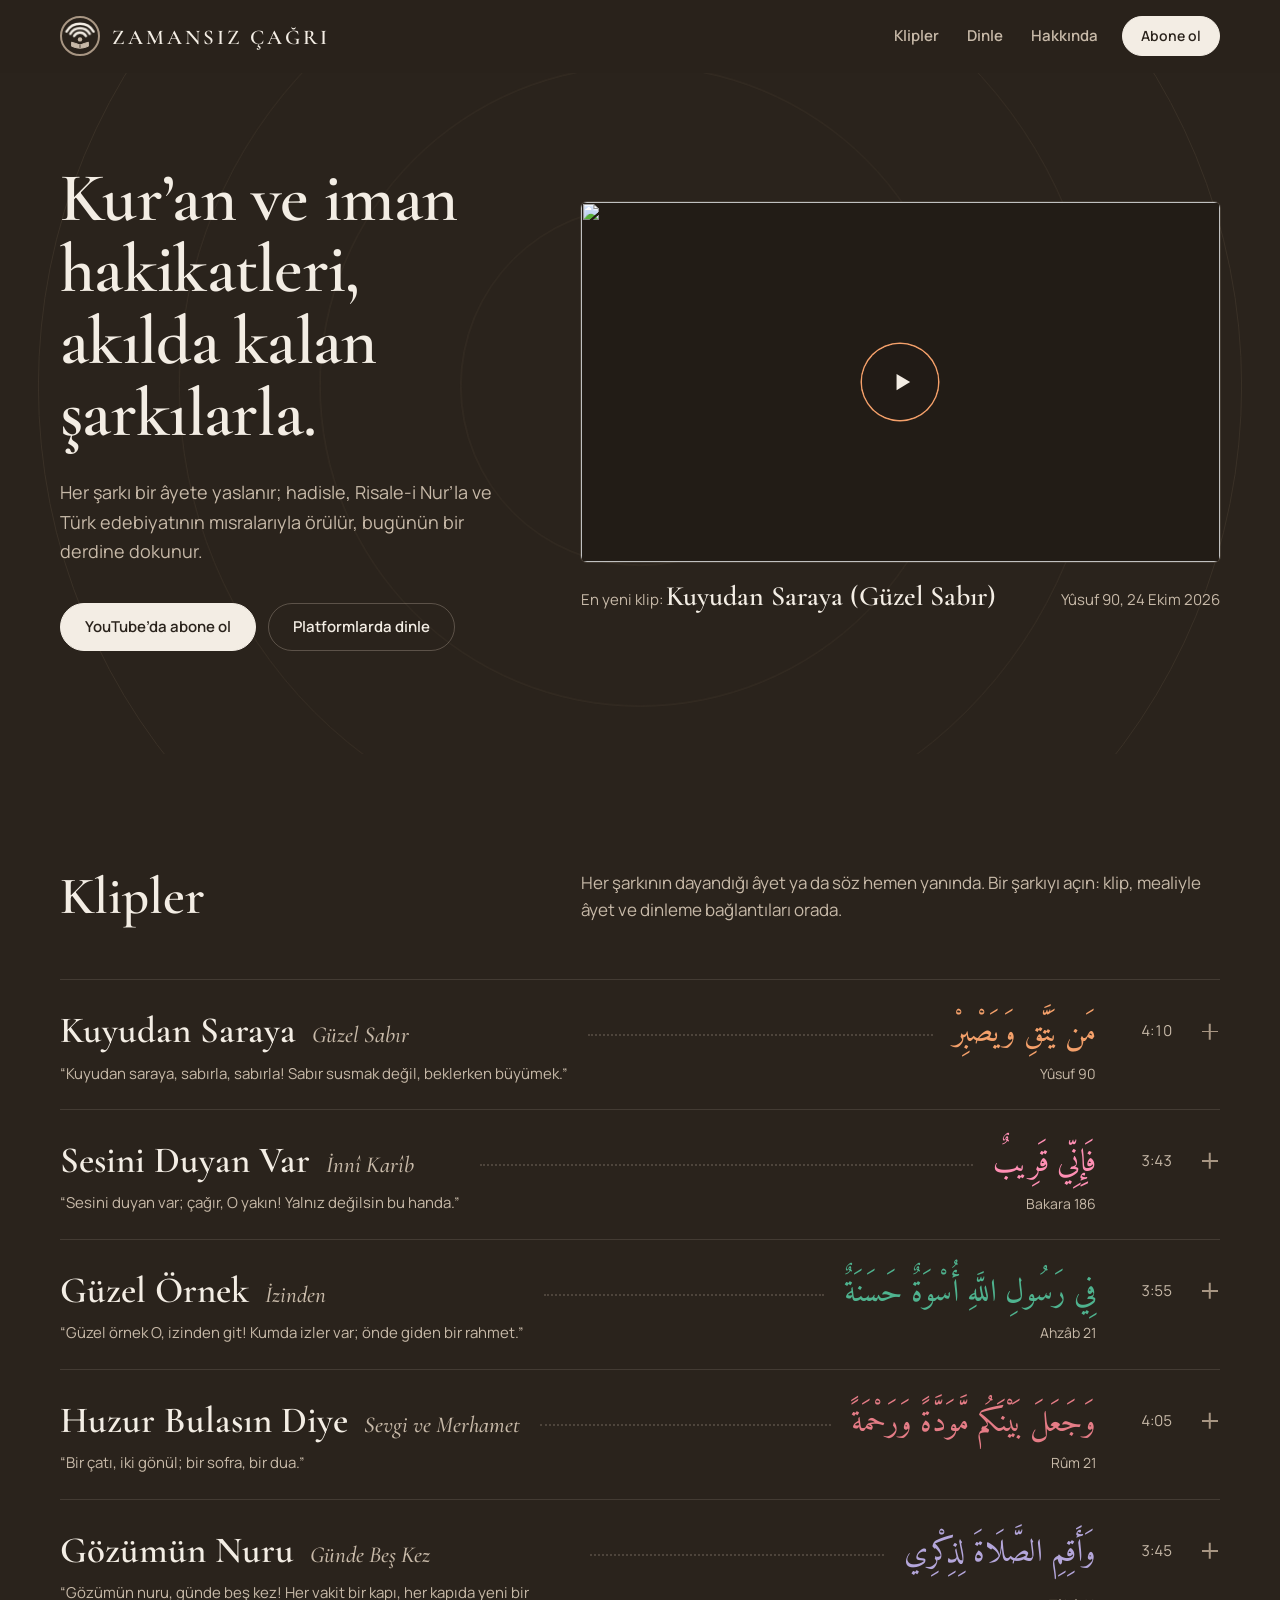
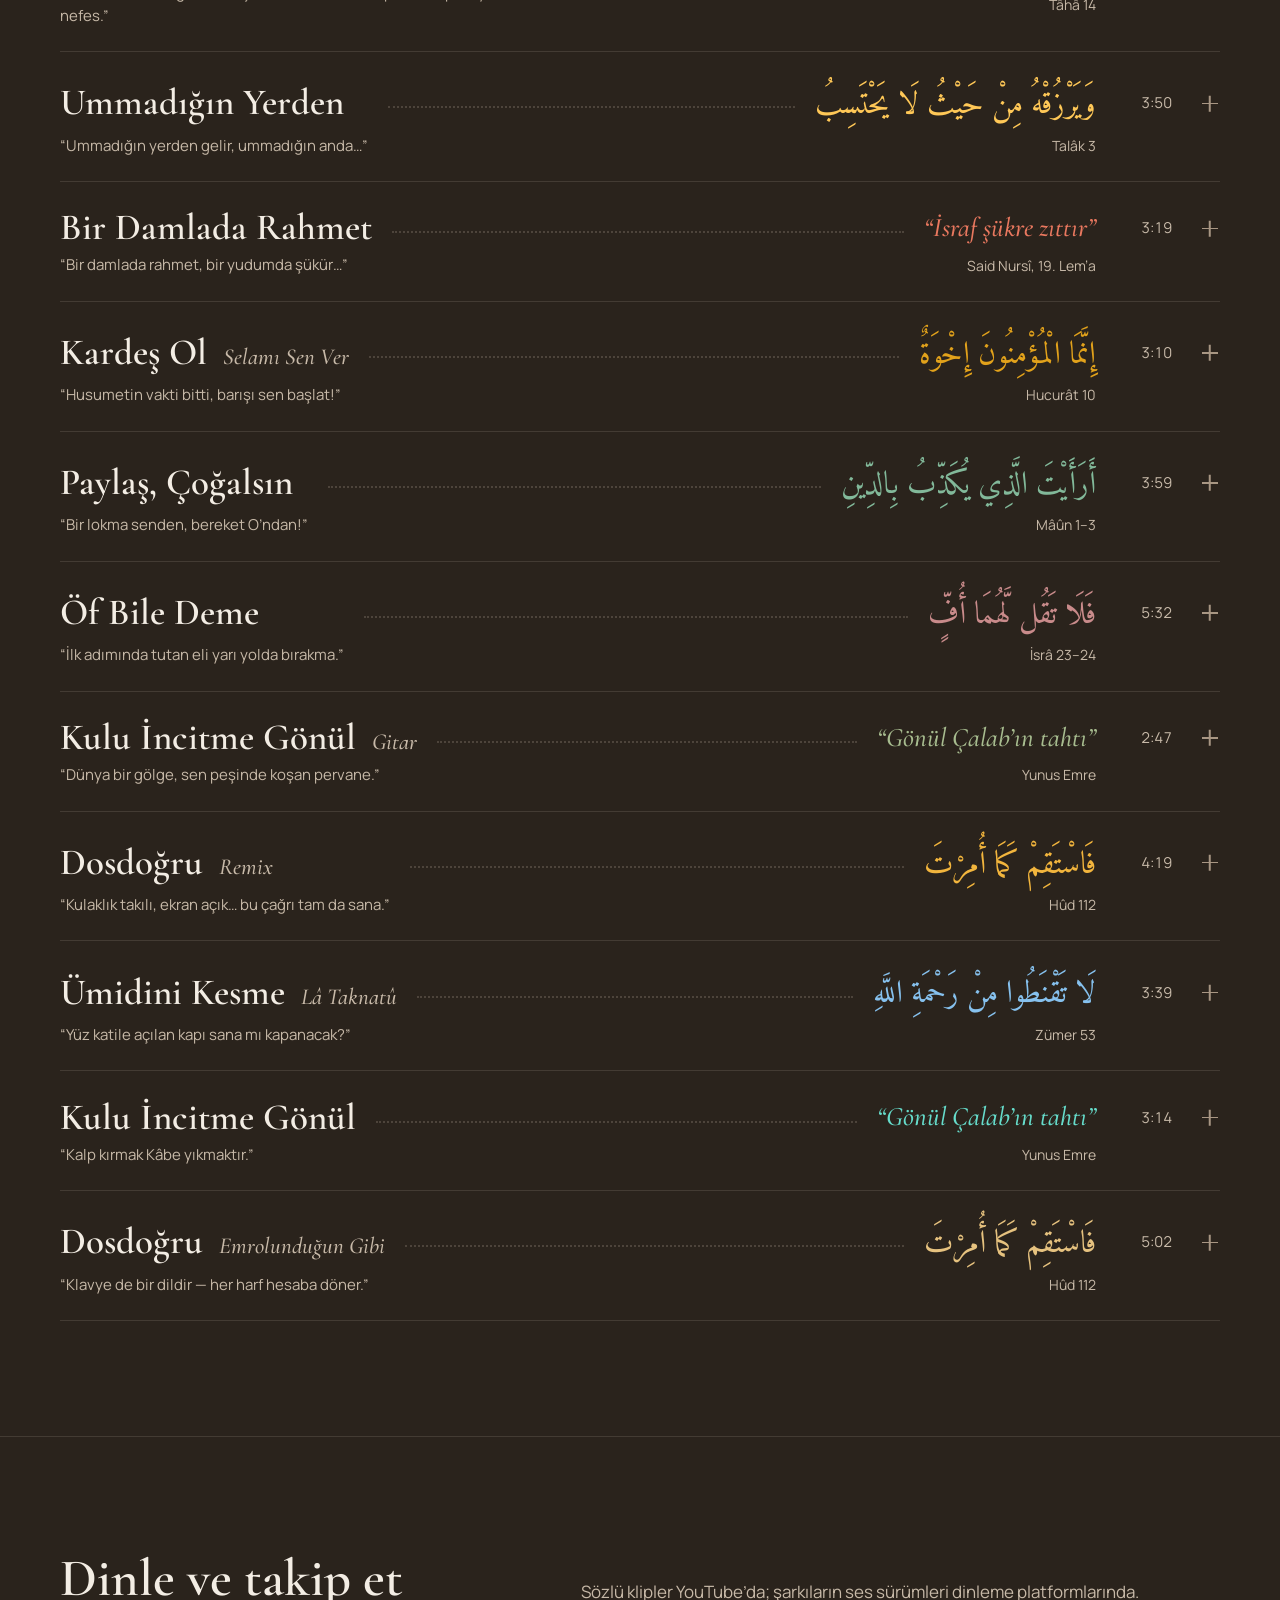
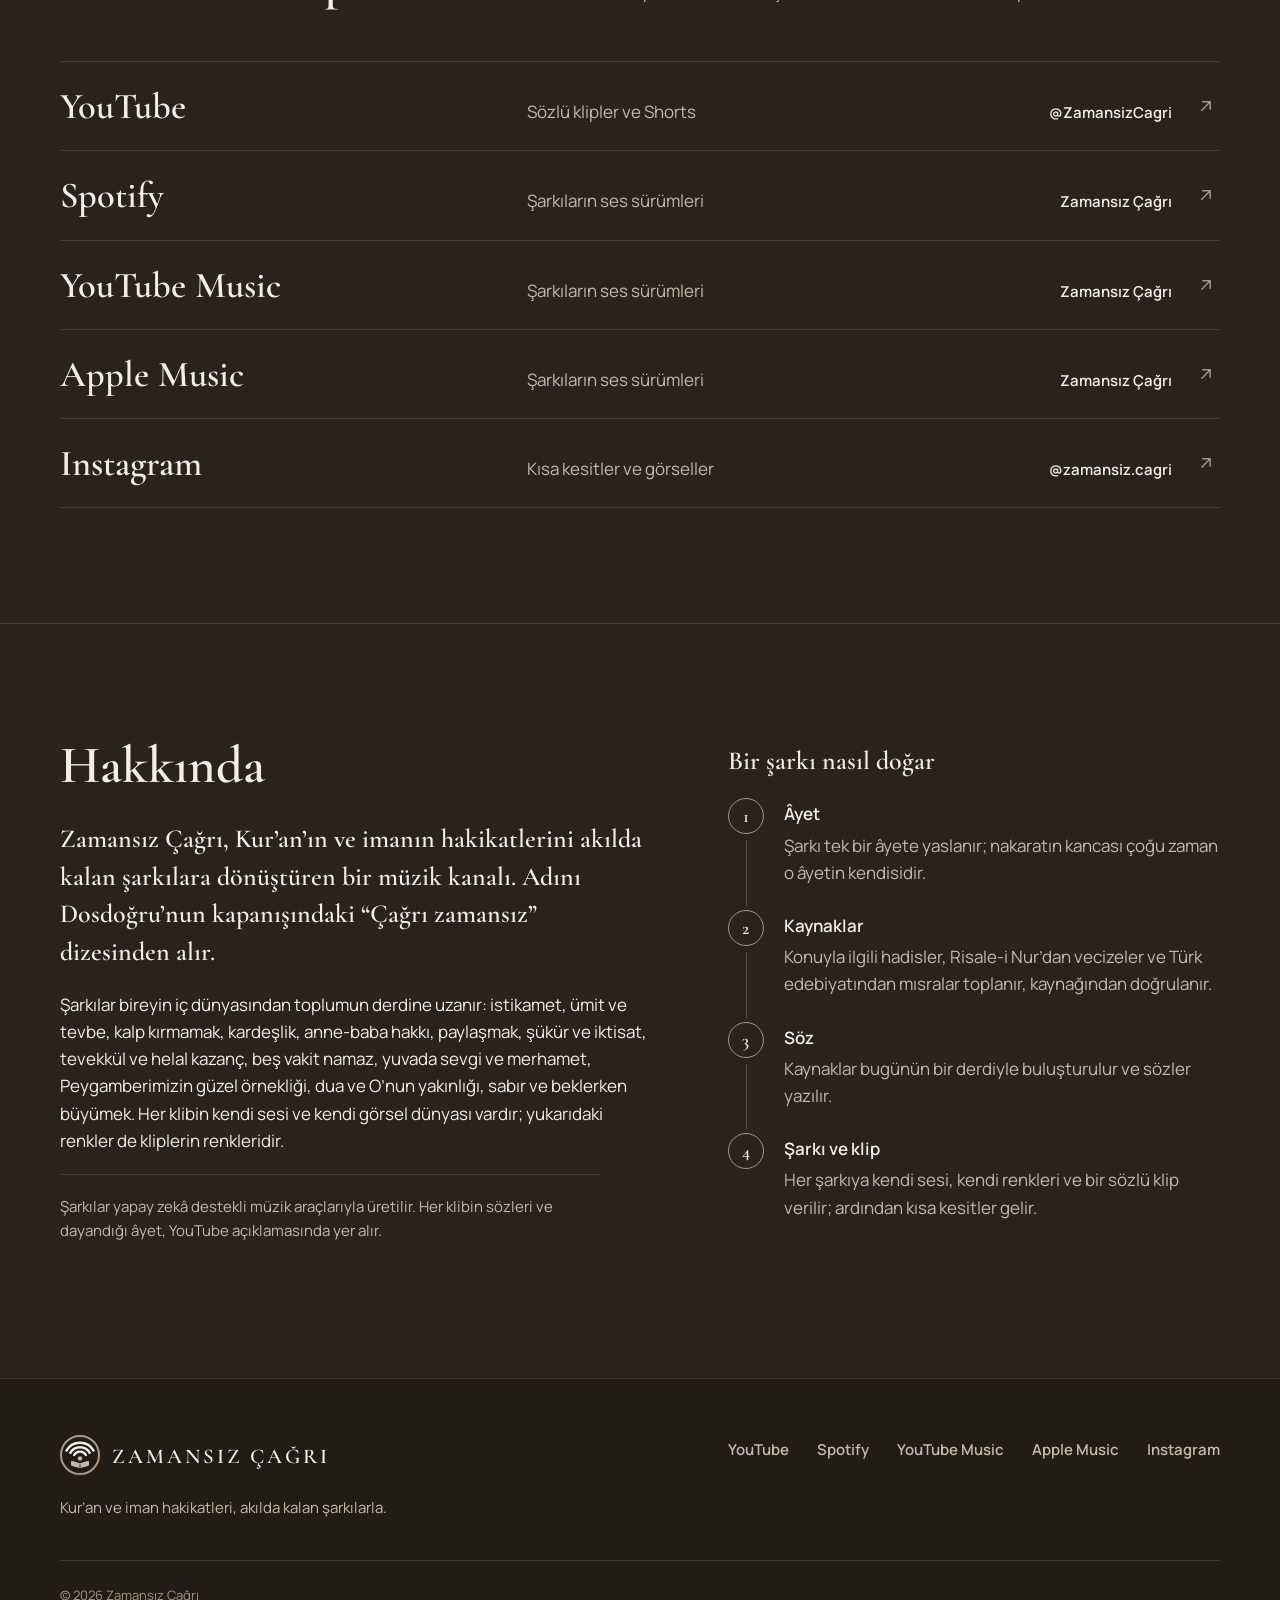
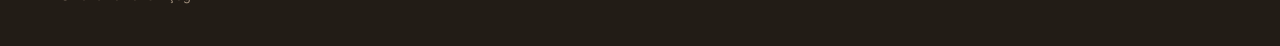
==== commit 20bc43d5: "Paylaş, Çoğalsın: yeni klip (_6HM7L7XNcc, 3:59) Mâûn tilaveti ve meali çıkarılmış v2 klip yayında; e" ====
--- a/index.html
+++ b/index.html
@@ -3,6 +3,15 @@
 <head>
 <meta charset="utf-8">
 <meta name="viewport" content="width=device-width, initial-scale=1">
+<!-- Google tag (gtag.js) -->
+<script async src="https://www.googletagmanager.com/gtag/js?id=G-762Y2RGWQN"></script>
+<script>
+  window.dataLayer = window.dataLayer || [];
+  function gtag(){dataLayer.push(arguments);}
+  gtag('js', new Date());
+
+  gtag('config', 'G-762Y2RGWQN');
+</script>
 <title>Zamansız Çağrı – Kur’an ve iman hakikatleri, akılda kalan şarkılarla</title>
 <meta name="description" content="Zamansız Çağrı: Kur’an âyetlerine yaslanan, bugünün derdine dokunan Türkçe sözlü klipler. Dosdoğru, Ümidini Kesme, Sesini Duyan Var, Kuyudan Saraya, Gözümün Nuru, Huzur Bulasın Diye, Güzel Örnek, Kardeş Ol, Ummadığın Yerden, Bir Damlada Rahmet, Öf Bile Deme, Paylaş Çoğalsın ve diğerleri.">
 <link rel="canonical" href="https://zamansizcagri.com/">
@@ -193,12 +202,12 @@
    "name": "Paylaş, Çoğalsın – Zamansız Çağrı | Sözlü Klip",
    "description": "Kapıya bırakılan isimsiz bir poşetle başlayan iyilik sokak sokak yayılıyor: zekât, askıda ekmek, borca mühlet, yetime destek, sofraya bir tabak daha… Ve Bakara 261’deki yedi başaklı tohum.",
    "thumbnailUrl": [
-    "https://i.ytimg.com/vi/No_caF7hxSk/maxresdefault.jpg"
-   ],
-   "uploadDate": "2026-10-21T01:59:10-07:00",
-   "duration": "PT4M34S",
-   "embedUrl": "https://www.youtube.com/embed/No_caF7hxSk",
-   "url": "https://www.youtube.com/watch?v=No_caF7hxSk",
+    "https://i.ytimg.com/vi/_6HM7L7XNcc/maxresdefault.jpg"
+   ],
+   "uploadDate": "2026-10-27T21:21:13-07:00",
+   "duration": "PT3M59S",
+   "embedUrl": "https://www.youtube.com/embed/_6HM7L7XNcc",
+   "url": "https://www.youtube.com/watch?v=_6HM7L7XNcc",
    "inLanguage": "tr",
    "creator": {
     "@id": "https://zamansizcagri.com/#sanatci"
@@ -669,14 +678,14 @@
       <span class="parca__cizgi" aria-hidden="true"></span>
       <span class="parca__capa" lang="ar" dir="rtl">أَرَأَيْتَ الَّذِي يُكَذِّبُ بِالدِّينِ</span>
       <span class="parca__kaynak">Mâûn 1–3</span>
-      <span class="parca__sure"><span class="gizli">Süre </span>4:34</span>
-      <span class="parca__ac" aria-hidden="true"></span>
-    </summary>
-    <div class="parca__ayrinti">
-      <div class="oynatici" data-yt="No_caF7hxSk" data-baslik="Paylaş, Çoğalsın">
-  <a class="oynatici__kapak" href="https://www.youtube.com/watch?v=No_caF7hxSk">
-    <img src="https://i.ytimg.com/vi/No_caF7hxSk/maxresdefault.jpg"
-         srcset="https://i.ytimg.com/vi/No_caF7hxSk/mqdefault.jpg 320w, https://i.ytimg.com/vi/No_caF7hxSk/maxresdefault.jpg 1280w"
+      <span class="parca__sure"><span class="gizli">Süre </span>3:59</span>
+      <span class="parca__ac" aria-hidden="true"></span>
+    </summary>
+    <div class="parca__ayrinti">
+      <div class="oynatici" data-yt="_6HM7L7XNcc" data-baslik="Paylaş, Çoğalsın">
+  <a class="oynatici__kapak" href="https://www.youtube.com/watch?v=_6HM7L7XNcc">
+    <img src="https://i.ytimg.com/vi/_6HM7L7XNcc/maxresdefault.jpg"
+         srcset="https://i.ytimg.com/vi/_6HM7L7XNcc/mqdefault.jpg 320w, https://i.ytimg.com/vi/_6HM7L7XNcc/maxresdefault.jpg 1280w"
          sizes="(max-width: 960px) 100vw, 680px"
          width="1280" height="720" alt="" loading="lazy" decoding="async">
     <span class="oynatici__dugme"><svg viewBox="0 0 24 24" aria-hidden="true" focusable="false"><path d="M7 4.5v15l12.5-7.5z"/></svg></span>
@@ -690,9 +699,9 @@
         <footer>Mâûn Sûresi, 107/1-3 (Diyanet meali)</footer>
       </blockquote>
         <ul class="baglantilar">
-          <li><a href="https://www.youtube.com/watch?v=No_caF7hxSk" target="_blank" rel="noopener">YouTube’da izle<svg viewBox="0 0 24 24" aria-hidden="true" focusable="false"><path d="M7 17 17 7M8 7h9v9"/></svg><span class="gizli"> (yeni sekmede açılır)</span></a></li><li><a href="https://www.youtube.com/shorts/4CMqCg1O5BM" target="_blank" rel="noopener">Kısa kesit<svg viewBox="0 0 24 24" aria-hidden="true" focusable="false"><path d="M7 17 17 7M8 7h9v9"/></svg><span class="gizli"> (yeni sekmede açılır)</span></a></li><li><a href="https://distrokid.com/hyperfollow/zamanszar/payla-oalsn" target="_blank" rel="noopener">Dinleme platformları<svg viewBox="0 0 24 24" aria-hidden="true" focusable="false"><path d="M7 17 17 7M8 7h9v9"/></svg><span class="gizli"> (yeni sekmede açılır)</span></a></li>
-        </ul>
-        <div class="parca__notlar"><p>Yayın: <time datetime="2026-10-21">21 Ekim 2026</time></p></div>
+          <li><a href="https://www.youtube.com/watch?v=_6HM7L7XNcc" target="_blank" rel="noopener">YouTube’da izle<svg viewBox="0 0 24 24" aria-hidden="true" focusable="false"><path d="M7 17 17 7M8 7h9v9"/></svg><span class="gizli"> (yeni sekmede açılır)</span></a></li><li><a href="https://www.youtube.com/shorts/4CMqCg1O5BM" target="_blank" rel="noopener">Kısa kesit<svg viewBox="0 0 24 24" aria-hidden="true" focusable="false"><path d="M7 17 17 7M8 7h9v9"/></svg><span class="gizli"> (yeni sekmede açılır)</span></a></li><li><a href="https://distrokid.com/hyperfollow/zamanszar/payla-oalsn" target="_blank" rel="noopener">Dinleme platformları<svg viewBox="0 0 24 24" aria-hidden="true" focusable="false"><path d="M7 17 17 7M8 7h9v9"/></svg><span class="gizli"> (yeni sekmede açılır)</span></a></li>
+        </ul>
+        <div class="parca__notlar"><p>Yayın: <time datetime="2026-10-27">28 Ekim 2026</time></p></div>
       </div>
     </div>
   </details>
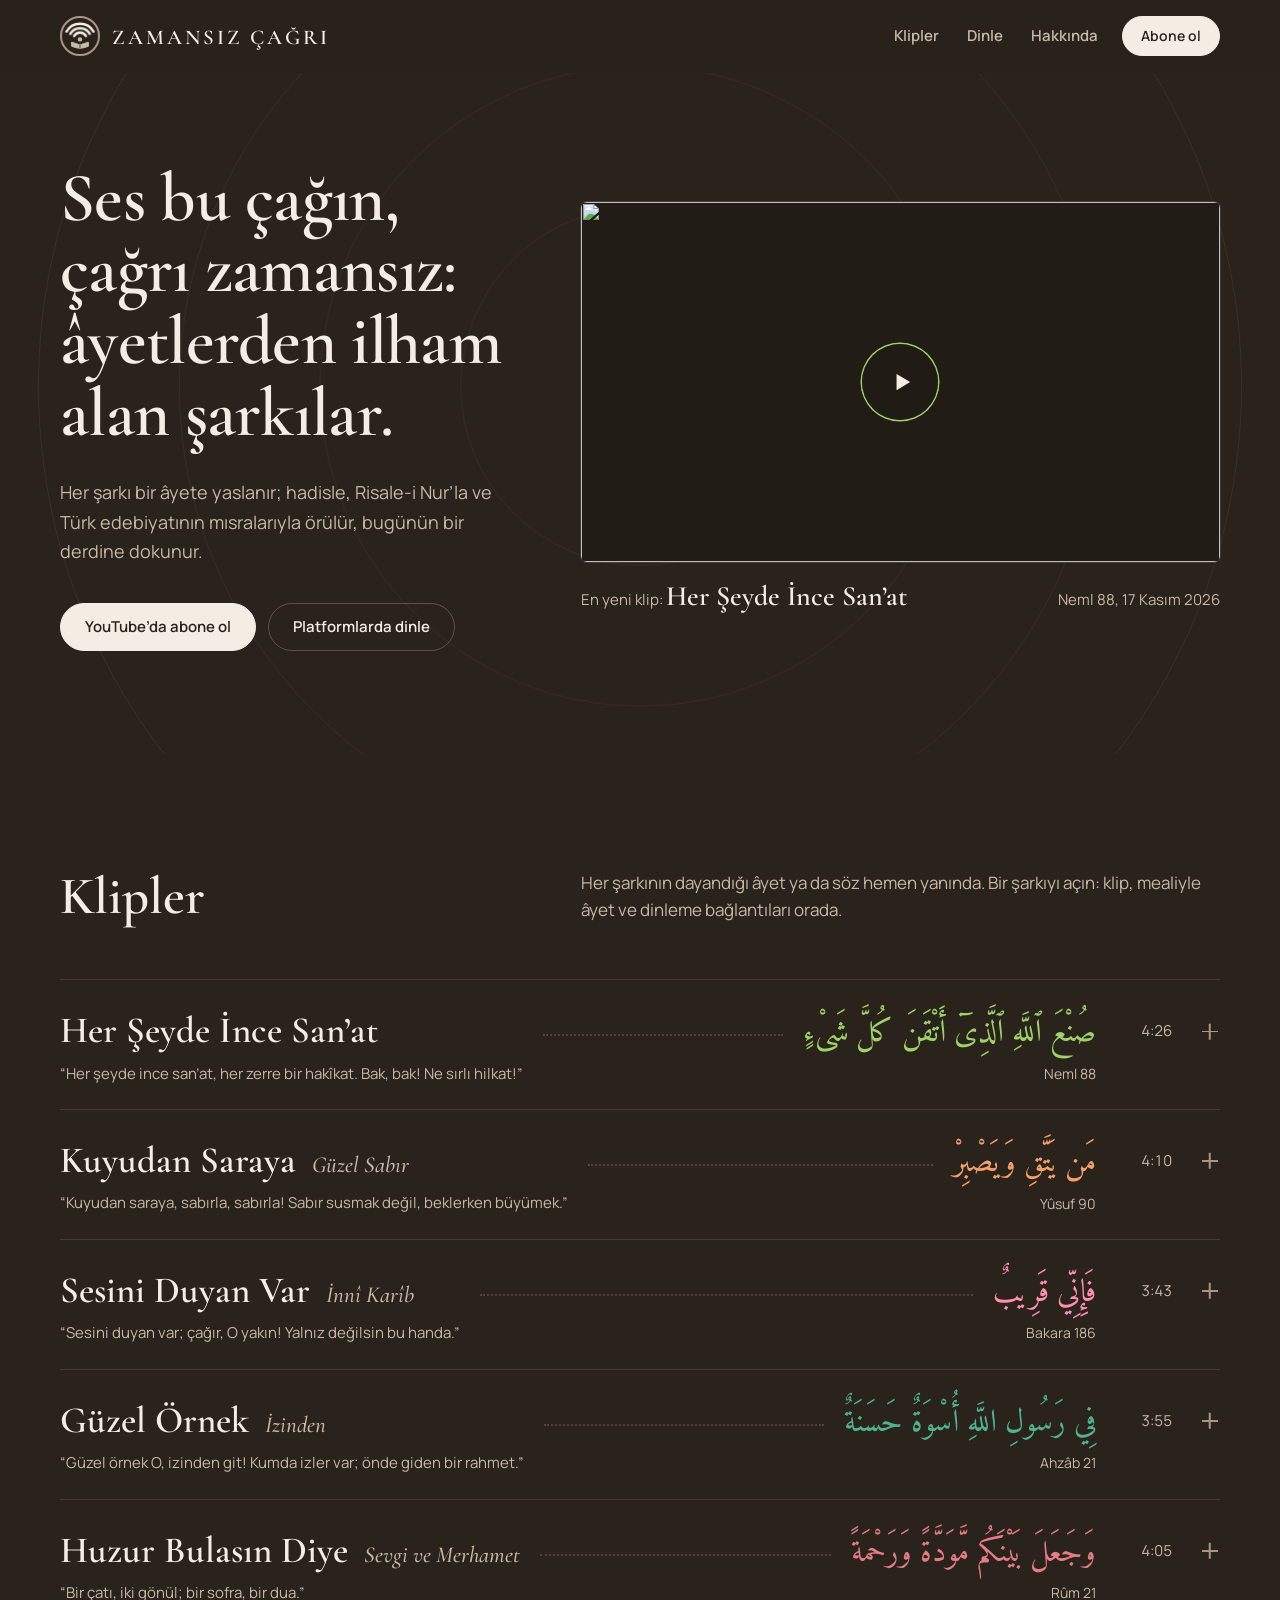
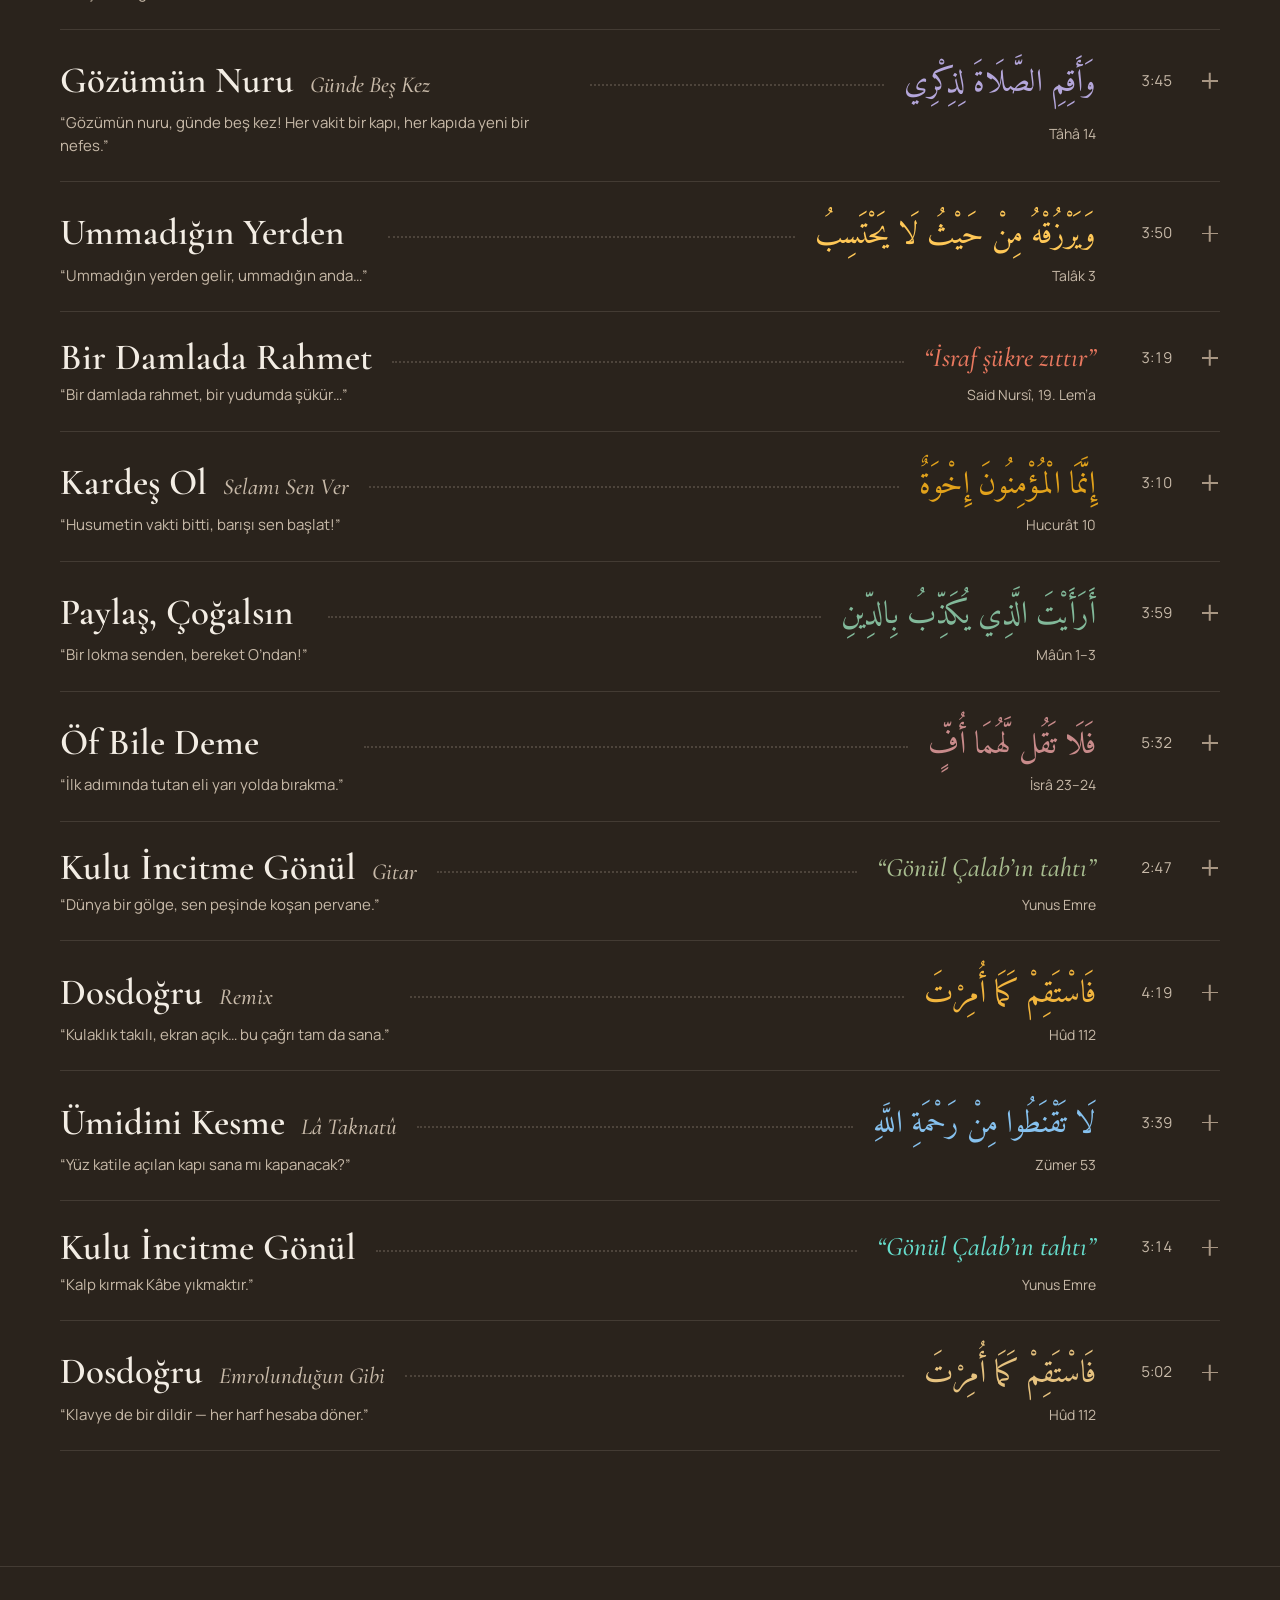
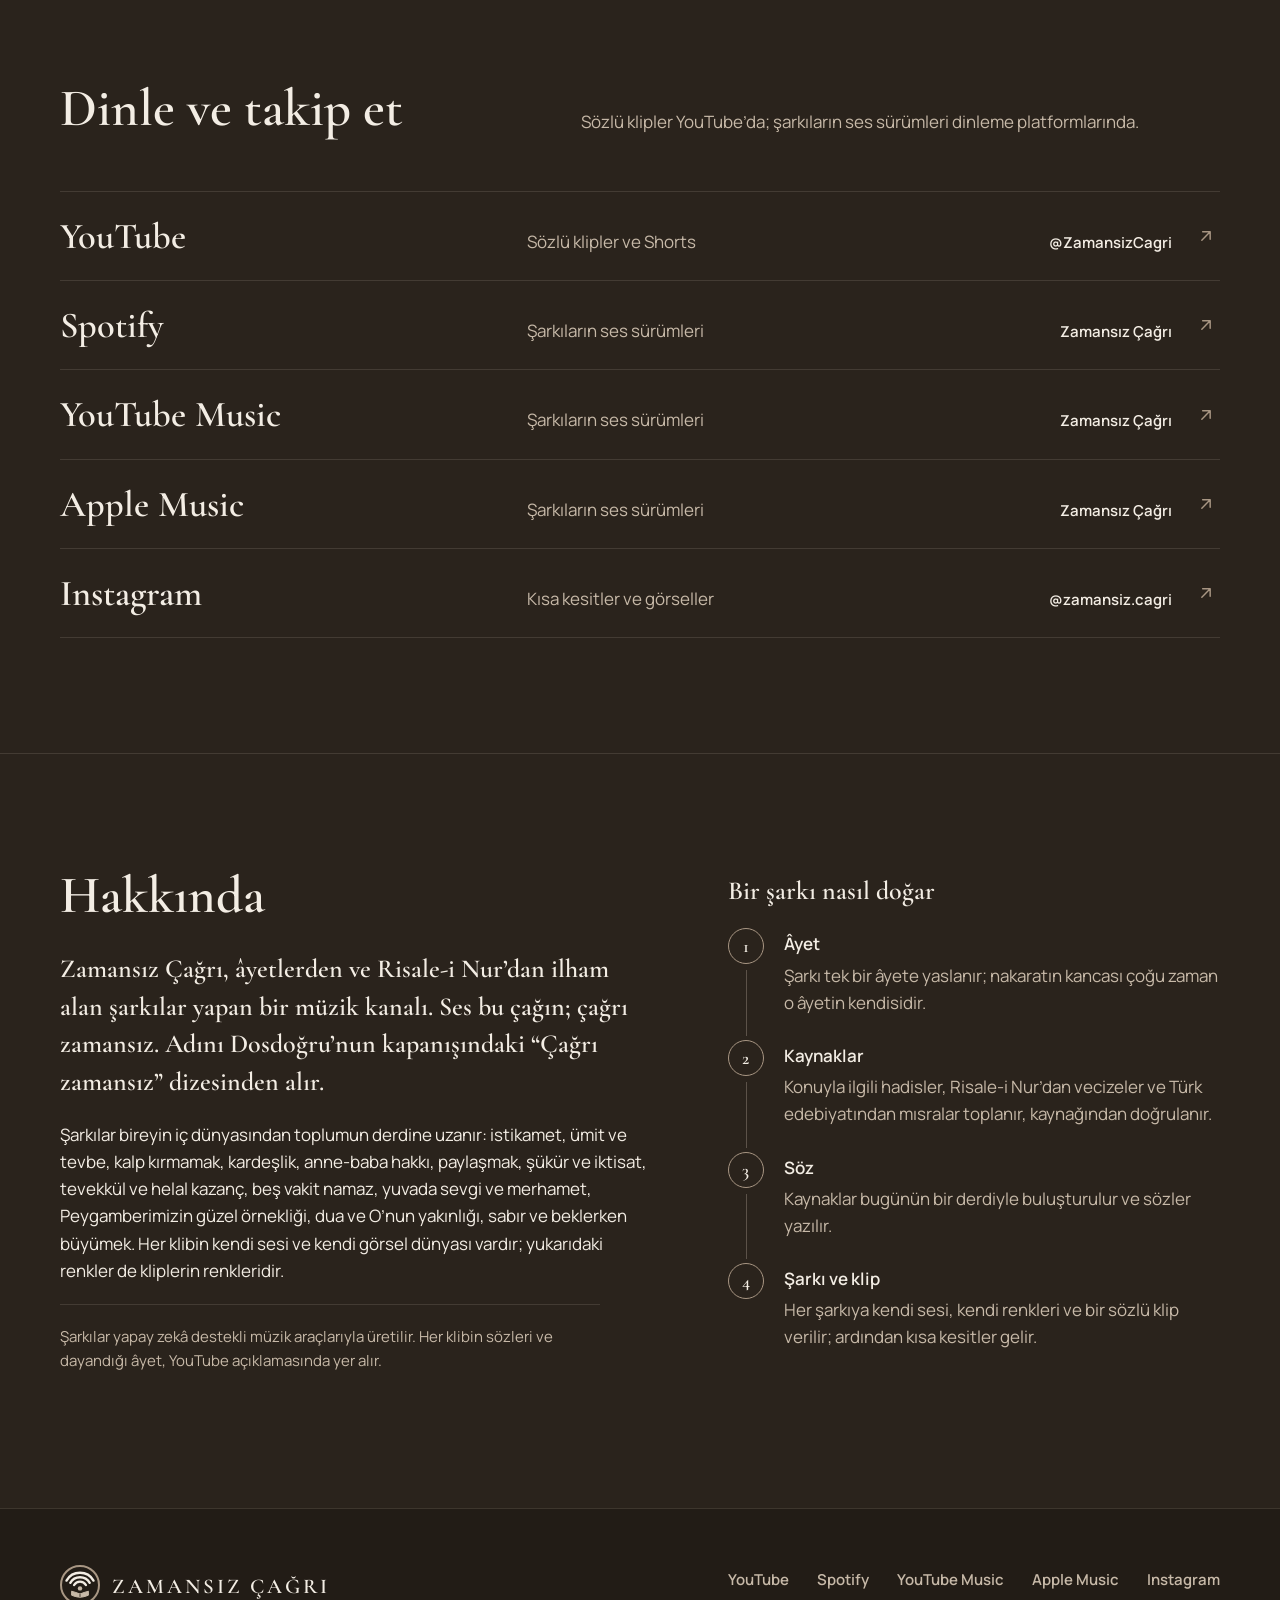
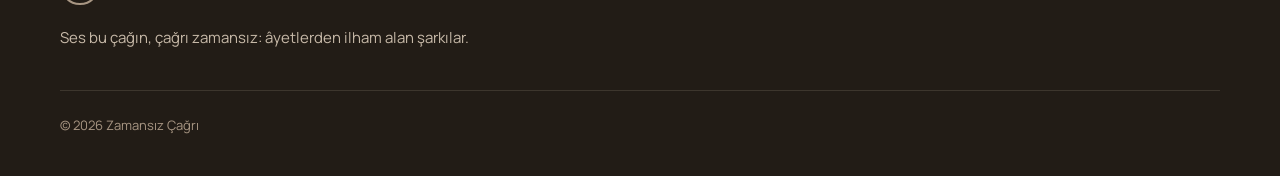
==== commit f6439df0: "Yeni slogan + Her Şeyde İnce San'at" ====
--- a/index.html
+++ b/index.html
@@ -12,17 +12,17 @@
 
   gtag('config', 'G-762Y2RGWQN');
 </script>
-<title>Zamansız Çağrı – Kur’an ve iman hakikatleri, akılda kalan şarkılarla</title>
-<meta name="description" content="Zamansız Çağrı: Kur’an âyetlerine yaslanan, bugünün derdine dokunan Türkçe sözlü klipler. Dosdoğru, Ümidini Kesme, Sesini Duyan Var, Kuyudan Saraya, Gözümün Nuru, Huzur Bulasın Diye, Güzel Örnek, Kardeş Ol, Ummadığın Yerden, Bir Damlada Rahmet, Öf Bile Deme, Paylaş Çoğalsın ve diğerleri.">
+<title>Zamansız Çağrı – Ses bu çağın, çağrı zamansız: âyetlerden ilham alan şarkılar</title>
+<meta name="description" content="Zamansız Çağrı: Kur’an âyetlerine yaslanan, bugünün derdine dokunan Türkçe sözlü klipler. Dosdoğru, Her Şeyde İnce San’at, Ümidini Kesme, Sesini Duyan Var, Kuyudan Saraya, Gözümün Nuru, Huzur Bulasın Diye, Güzel Örnek, Kardeş Ol, Ummadığın Yerden, Bir Damlada Rahmet, Öf Bile Deme, Paylaş Çoğalsın ve diğerleri.">
 <link rel="canonical" href="https://zamansizcagri.com/">
 <meta name="theme-color" content="#2A231C">
 <meta property="og:type" content="website">
 <meta property="og:locale" content="tr_TR">
 <meta property="og:site_name" content="Zamansız Çağrı">
 <meta property="og:title" content="Zamansız Çağrı">
-<meta property="og:description" content="Kur’an ve iman hakikatleri, akılda kalan şarkılarla.">
+<meta property="og:description" content="Ses bu çağın, çağrı zamansız: âyetlerden ilham alan şarkılar.">
 <meta property="og:url" content="https://zamansizcagri.com/">
-<meta property="og:image" content="https://zamansizcagri.com/assets/img/og-zamansiz-cagri.jpg?v=2">
+<meta property="og:image" content="https://zamansizcagri.com/assets/img/og-zamansiz-cagri.jpg?v=3">
 <meta property="og:image:width" content="1200">
 <meta property="og:image:height" content="630">
 <meta property="og:image:alt" content="Zamansız Çağrı amblemi ve sloganı">
@@ -30,7 +30,7 @@
 <link rel="icon" href="/favicon.ico?v=2" sizes="32x32">
 <link rel="icon" href="/favicon.svg?v=2" type="image/svg+xml">
 <link rel="apple-touch-icon" href="/apple-touch-icon.png?v=2">
-<link rel="manifest" href="/site.webmanifest?v=2">
+<link rel="manifest" href="/site.webmanifest?v=3">
 <link rel="preload" href="/assets/fonts/cormorant-garamond-latin-600-normal.woff2" as="font" type="font/woff2" crossorigin>
 <link rel="preload" href="/assets/fonts/manrope-latin-400-normal.woff2" as="font" type="font/woff2" crossorigin>
 <link rel="preconnect" href="https://i.ytimg.com">
@@ -44,12 +44,12 @@
    "@id": "https://zamansizcagri.com/#sanatci",
    "name": "Zamansız Çağrı",
    "url": "https://zamansizcagri.com/",
-   "description": "Kur’an ve iman hakikatleri, akılda kalan şarkılarla.",
+   "description": "Ses bu çağın, çağrı zamansız: âyetlerden ilham alan şarkılar.",
    "genre": [
     "Hip Hop/Rap",
     "World"
    ],
-   "image": "https://zamansizcagri.com/assets/img/og-zamansiz-cagri.jpg?v=2",
+   "image": "https://zamansizcagri.com/assets/img/og-zamansiz-cagri.jpg?v=3",
    "logo": "https://zamansizcagri.com/assets/img/icon-512.png?v=2",
    "sameAs": [
     "https://www.youtube.com/@ZamansizCagri",
@@ -66,6 +66,22 @@
    "name": "Zamansız Çağrı",
    "inLanguage": "tr",
    "publisher": {
+    "@id": "https://zamansizcagri.com/#sanatci"
+   }
+  },
+  {
+   "@type": "VideoObject",
+   "name": "Her Şeyde İnce San’at – Zamansız Çağrı | Sözlü Klip",
+   "description": "Bir goncada, bir petekte, bir parmak izinde, dönüp duran yıldızlarda… Kâinat bir tablo; biz de o tablonun içinde, işini sevgiyle ve özenle yapmaya çağrılan birer eseriz. Nakarattaki “ince san’at” Neml 27:88’deki “her şeyi sapasağlam yapan Allah’ın sanatı”na, ön nakarat Mülk 67:3-4’e dayanır; ikinci ön nakarat Risale-i Nur’un Lemeât’ındaki “tabiat bir ressam değil, bir sanattır” fikrini işler.",
+   "thumbnailUrl": [
+    "https://i.ytimg.com/vi/QoGaRIficts/maxresdefault.jpg"
+   ],
+   "uploadDate": "2026-11-17T11:04:00-08:00",
+   "duration": "PT4M26S",
+   "embedUrl": "https://www.youtube.com/embed/QoGaRIficts",
+   "url": "https://www.youtube.com/watch?v=QoGaRIficts",
+   "inLanguage": "tr",
+   "creator": {
     "@id": "https://zamansizcagri.com/#sanatci"
    }
   },
@@ -349,27 +365,27 @@
     </svg>
     <div class="kap giris__ic">
       <div class="giris__metin">
-        <h1 id="giris-baslik">Kur’an ve iman hakikatleri, akılda kalan şarkılarla.</h1>
+        <h1 id="giris-baslik">Ses bu çağın, çağrı zamansız: âyetlerden ilham alan şarkılar.</h1>
         <p class="giris__alt">Her şarkı bir âyete yaslanır; hadisle, Risale-i Nur’la ve Türk edebiyatının mısralarıyla örülür, bugünün bir derdine dokunur.</p>
         <div class="giris__dugmeler">
           <a class="dugme" href="https://www.youtube.com/@ZamansizCagri?sub_confirmation=1" target="_blank" rel="noopener">YouTube’da abone ol<span class="gizli"> (yeni sekmede açılır)</span></a>
           <a class="dugme dugme--cizgi" href="#dinle">Platformlarda dinle</a>
         </div>
       </div>
-      <figure class="giris__klip" style="--renk: #F4A06A">
-        <div class="oynatici" data-yt="0OCXmjPQbeQ" data-baslik="Kuyudan Saraya (Güzel Sabır)">
-  <a class="oynatici__kapak" href="https://www.youtube.com/watch?v=0OCXmjPQbeQ">
-    <img src="https://i.ytimg.com/vi/0OCXmjPQbeQ/maxresdefault.jpg"
-         srcset="https://i.ytimg.com/vi/0OCXmjPQbeQ/mqdefault.jpg 320w, https://i.ytimg.com/vi/0OCXmjPQbeQ/maxresdefault.jpg 1280w"
+      <figure class="giris__klip" style="--renk: #9ED36A">
+        <div class="oynatici" data-yt="QoGaRIficts" data-baslik="Her Şeyde İnce San’at">
+  <a class="oynatici__kapak" href="https://www.youtube.com/watch?v=QoGaRIficts">
+    <img src="https://i.ytimg.com/vi/QoGaRIficts/maxresdefault.jpg"
+         srcset="https://i.ytimg.com/vi/QoGaRIficts/mqdefault.jpg 320w, https://i.ytimg.com/vi/QoGaRIficts/maxresdefault.jpg 1280w"
          sizes="(max-width: 960px) 100vw, 680px"
          width="1280" height="720" alt="" loading="eager" decoding="async" fetchpriority="high">
     <span class="oynatici__dugme"><svg viewBox="0 0 24 24" aria-hidden="true" focusable="false"><path d="M7 4.5v15l12.5-7.5z"/></svg></span>
-    <span class="gizli">Kuyudan Saraya (Güzel Sabır) klibini oynat</span>
+    <span class="gizli">Her Şeyde İnce San’at klibini oynat</span>
   </a>
 </div>
         <figcaption>
-          <span><span class="giris__klip-yazi">En yeni klip: </span><a class="giris__klip-ad" href="#kuyudan-saraya">Kuyudan Saraya (Güzel Sabır)</a></span>
-          <span class="giris__klip-kaynak">Yûsuf 90, <time datetime="2026-10-24">24 Ekim 2026</time></span>
+          <span><span class="giris__klip-yazi">En yeni klip: </span><a class="giris__klip-ad" href="#her-seyde-ince-sanat">Her Şeyde İnce San’at</a></span>
+          <span class="giris__klip-kaynak">Neml 88, <time datetime="2026-11-17">17 Kasım 2026</time></span>
         </figcaption>
       </figure>
     </div>
@@ -382,6 +398,42 @@
         <p>Her şarkının dayandığı âyet ya da söz hemen yanında. Bir şarkıyı açın: klip, mealiyle âyet ve dinleme bağlantıları orada.</p>
       </div>
       <ul class="fihrist">
+<li>
+  <details class="parca" id="her-seyde-ince-sanat" name="klip" style="--renk: #9ED36A">
+    <summary class="parca__ozet">
+      <h3 class="parca__ad">Her Şeyde İnce San’at</h3>
+      <span class="parca__kanca">“Her şeyde ince san’at, her zerre bir hakîkat. Bak, bak! Ne sırlı hilkat!”</span>
+      <span class="parca__cizgi" aria-hidden="true"></span>
+      <span class="parca__capa" lang="ar" dir="rtl">صُنْعَ ٱللَّهِ ٱلَّذِىٓ أَتْقَنَ كُلَّ شَىْءٍ</span>
+      <span class="parca__kaynak">Neml 88</span>
+      <span class="parca__sure"><span class="gizli">Süre </span>4:26</span>
+      <span class="parca__ac" aria-hidden="true"></span>
+    </summary>
+    <div class="parca__ayrinti">
+      <div class="oynatici" data-yt="QoGaRIficts" data-baslik="Her Şeyde İnce San’at">
+  <a class="oynatici__kapak" href="https://www.youtube.com/watch?v=QoGaRIficts">
+    <img src="https://i.ytimg.com/vi/QoGaRIficts/maxresdefault.jpg"
+         srcset="https://i.ytimg.com/vi/QoGaRIficts/mqdefault.jpg 320w, https://i.ytimg.com/vi/QoGaRIficts/maxresdefault.jpg 1280w"
+         sizes="(max-width: 960px) 100vw, 680px"
+         width="1280" height="720" alt="" loading="lazy" decoding="async">
+    <span class="oynatici__dugme"><svg viewBox="0 0 24 24" aria-hidden="true" focusable="false"><path d="M7 4.5v15l12.5-7.5z"/></svg></span>
+    <span class="gizli">Her Şeyde İnce San’at klibini oynat</span>
+  </a>
+</div>
+      <div class="parca__metin">
+        <p class="parca__aciklama">Bir goncada, bir petekte, bir parmak izinde, dönüp duran yıldızlarda… Kâinat bir tablo; biz de o tablonun içinde, işini sevgiyle ve özenle yapmaya çağrılan birer eseriz. Nakarattaki “ince san’at” Neml 27:88’deki “her şeyi sapasağlam yapan Allah’ın sanatı”na, ön nakarat Mülk 67:3-4’e dayanır; ikinci ön nakarat Risale-i Nur’un Lemeât’ındaki “tabiat bir ressam değil, bir sanattır” fikrini işler. Yalnız İran santuru eşliğinde, ince ve berrak bir tenor sesiyle. Şarkıda tilavet yok. Klipte her söz satırına ayrı, gerçek doğa çekimi: sis üstünde doğan güneş, çiğli örümcek ağı, açan gonca, tavus kuşu, parmak izi, altıgen petekler, DNA sarmalı ve gün batımında sığırcık sürüsü (görüntüler: Pexels).</p>
+        <blockquote class="meal">
+        <p>“Sen dağları görürsün de, onları yerinde durur sanırsın. Oysa onlar bulutların yürümesi gibi yürümektedirler. (Bu,) her şeyi sapasağlam yapan Allah’ın sanatıdır. Şüphesiz ki O, yaptıklarınızdan tamamıyla haberdardır.”</p>
+        <footer>Neml Sûresi, 27/88 (Türkiye Diyanet Vakfı meali)</footer>
+      </blockquote>
+        <ul class="baglantilar">
+          <li><a href="https://www.youtube.com/watch?v=QoGaRIficts" target="_blank" rel="noopener">YouTube’da izle<svg viewBox="0 0 24 24" aria-hidden="true" focusable="false"><path d="M7 17 17 7M8 7h9v9"/></svg><span class="gizli"> (yeni sekmede açılır)</span></a></li><li><a href="https://distrokid.com/hyperfollow/zamanszar/her-eyde-ince-sanat" target="_blank" rel="noopener">Dinleme platformları<svg viewBox="0 0 24 24" aria-hidden="true" focusable="false"><path d="M7 17 17 7M8 7h9v9"/></svg><span class="gizli"> (yeni sekmede açılır)</span></a></li>
+        </ul>
+        <div class="parca__notlar"><p>Yayın: <time datetime="2026-11-17">17 Kasım 2026</time></p></div>
+      </div>
+    </div>
+  </details>
+</li>
 <li>
   <details class="parca" id="kuyudan-saraya" name="klip" style="--renk: #F4A06A">
     <summary class="parca__ozet">
@@ -970,7 +1022,7 @@
     <div class="kap hakkinda">
       <div class="hakkinda__metin">
         <h2 id="hakkinda-baslik">Hakkında</h2>
-        <p class="hakkinda__giris">Zamansız Çağrı, Kur’an’ın ve imanın hakikatlerini akılda kalan şarkılara dönüştüren bir müzik kanalı. Adını Dosdoğru’nun kapanışındaki “Çağrı zamansız” dizesinden alır.</p>
+        <p class="hakkinda__giris">Zamansız Çağrı, âyetlerden ve Risale-i Nur’dan ilham alan şarkılar yapan bir müzik kanalı. Ses bu çağın; çağrı zamansız. Adını Dosdoğru’nun kapanışındaki “Çağrı zamansız” dizesinden alır.</p>
         <p>Şarkılar bireyin iç dünyasından toplumun derdine uzanır: istikamet, ümit ve tevbe, kalp kırmamak, kardeşlik, anne-baba hakkı, paylaşmak, şükür ve iktisat, tevekkül ve helal kazanç, beş vakit namaz, yuvada sevgi ve merhamet, Peygamberimizin güzel örnekliği, dua ve O’nun yakınlığı, sabır ve beklerken büyümek. Her klibin kendi sesi ve kendi görsel dünyası vardır; yukarıdaki renkler de kliplerin renkleridir.</p>
         <p class="hakkinda__beyan">Şarkılar yapay zekâ destekli müzik araçlarıyla üretilir. Her klibin sözleri ve dayandığı âyet, YouTube açıklamasında yer alır.</p>
       </div>
@@ -1002,7 +1054,7 @@
 </svg>
         <span class="marka__ad" aria-hidden="true">Zamansız Çağrı</span>
       </a>
-      <p class="alt__slogan">Kur’an ve iman hakikatleri, akılda kalan şarkılarla.</p>
+      <p class="alt__slogan">Ses bu çağın, çağrı zamansız: âyetlerden ilham alan şarkılar.</p>
     </div>
     <ul class="alt__baglantilar"><li><a href="https://www.youtube.com/@ZamansizCagri" target="_blank" rel="noopener">YouTube</a></li><li><a href="https://open.spotify.com/artist/4fFKsMYjQDjb1q0hbjdV9G" target="_blank" rel="noopener">Spotify</a></li><li><a href="https://music.youtube.com/channel/UCEQNCkoVNOLh12V3wcWyzZg" target="_blank" rel="noopener">YouTube Music</a></li><li><a href="https://music.apple.com/tr/artist/zamans%C4%B1z-%C3%A7a%C4%9Fr%C4%B1/6824487443" target="_blank" rel="noopener">Apple Music</a></li><li><a href="https://www.instagram.com/zamansiz.cagri/" target="_blank" rel="noopener">Instagram</a></li></ul>
     <p class="alt__telif">© 2026 Zamansız Çağrı</p>
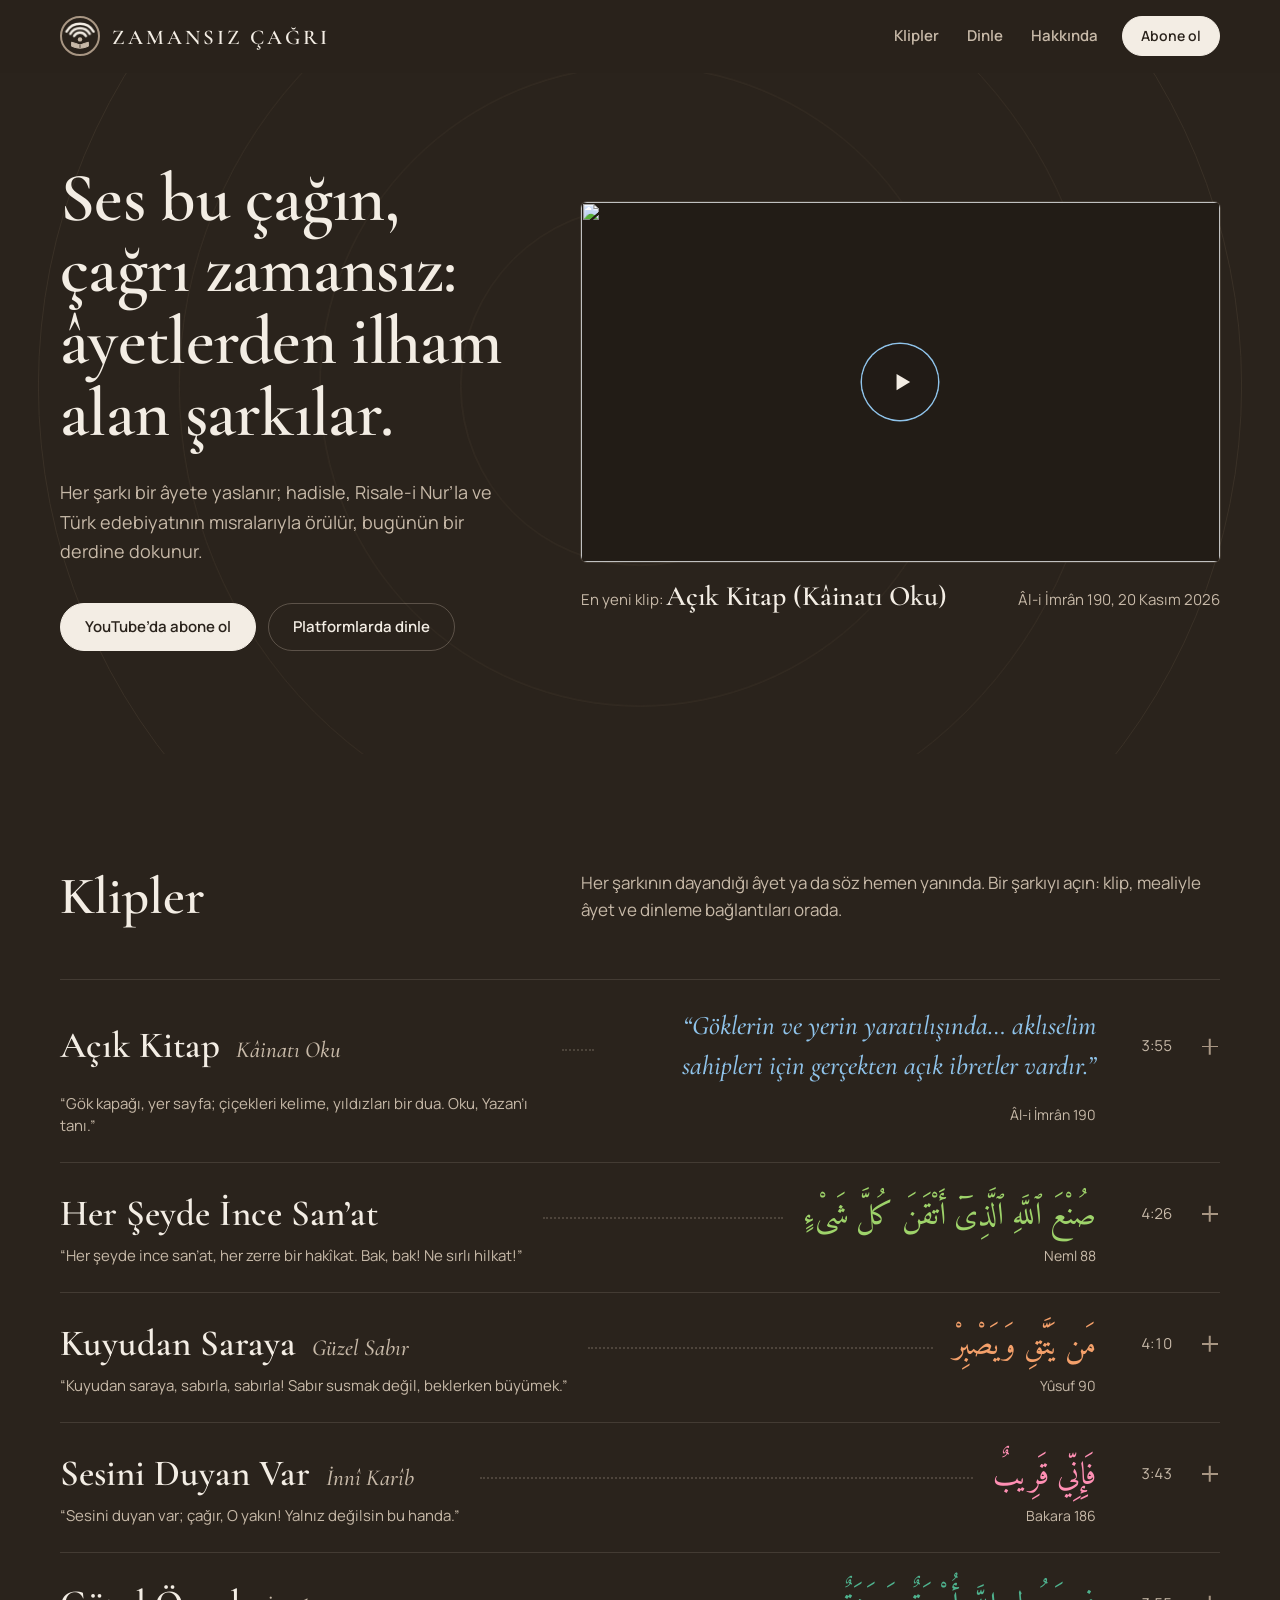
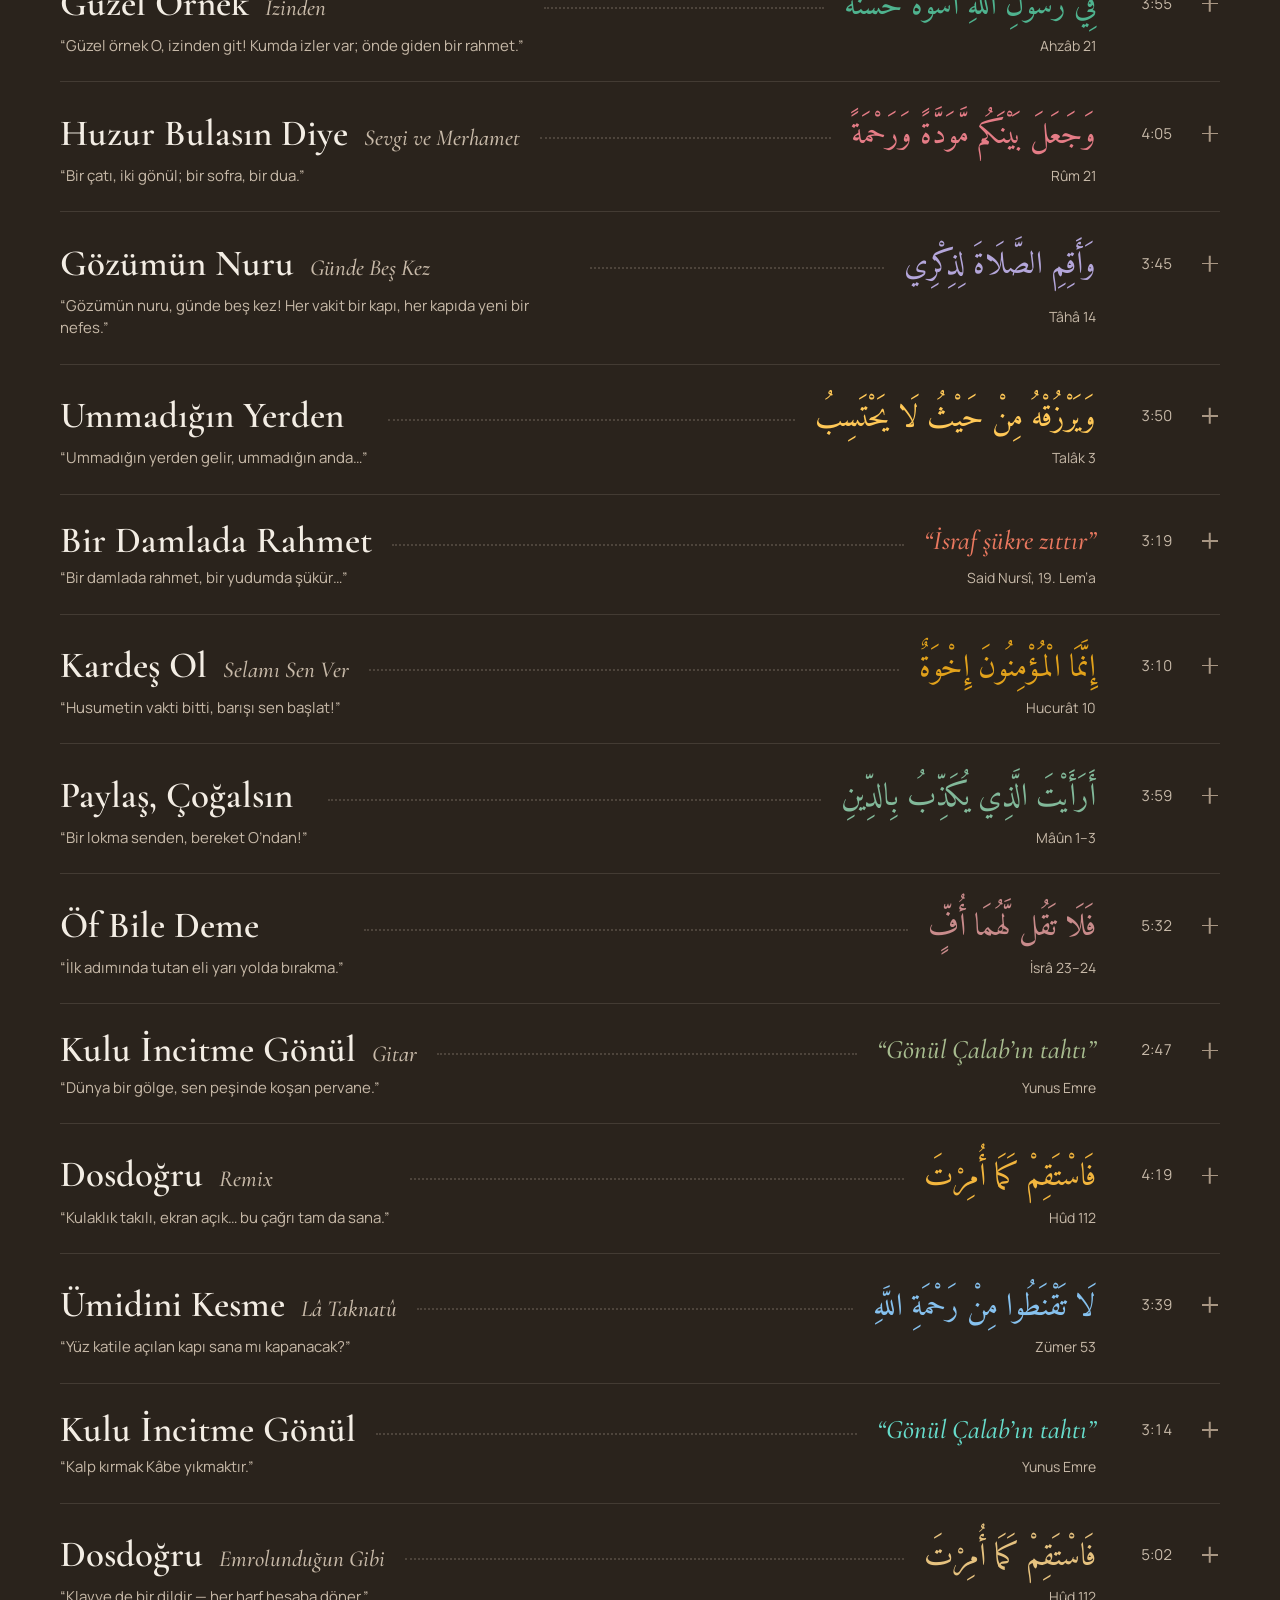
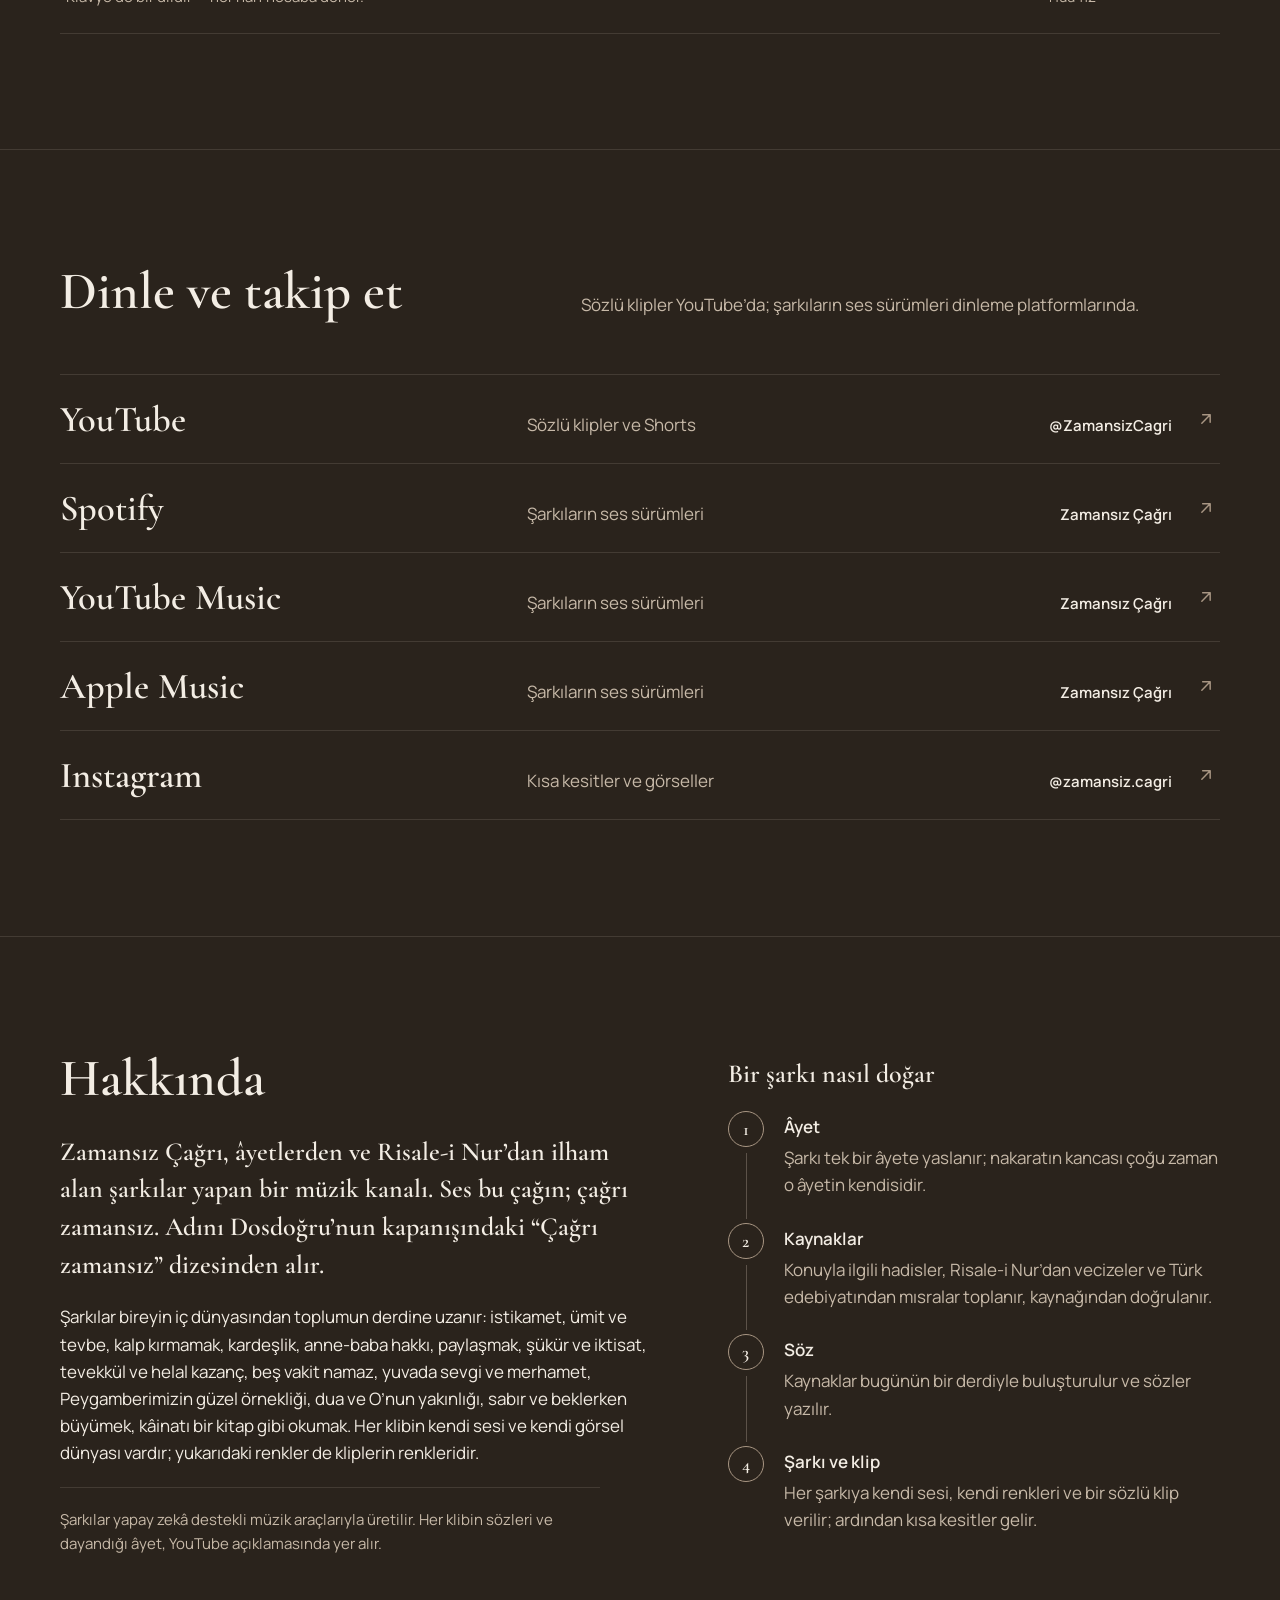
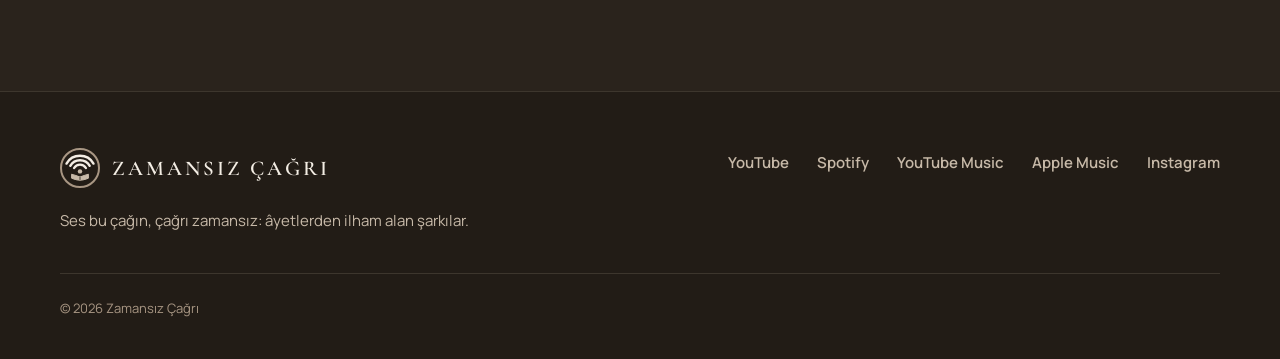
==== commit 503dfbd0: "Yeni klip: Açık Kitap (Kâinatı Oku) Co-Authored-By: Claude Opus 5.5 <noreply@anthropic.com> Claude-" ====
--- a/index.html
+++ b/index.html
@@ -13,7 +13,7 @@
   gtag('config', 'G-762Y2RGWQN');
 </script>
 <title>Zamansız Çağrı – Ses bu çağın, çağrı zamansız: âyetlerden ilham alan şarkılar</title>
-<meta name="description" content="Zamansız Çağrı: Kur’an âyetlerine yaslanan, bugünün derdine dokunan Türkçe sözlü klipler. Dosdoğru, Her Şeyde İnce San’at, Ümidini Kesme, Sesini Duyan Var, Kuyudan Saraya, Gözümün Nuru, Huzur Bulasın Diye, Güzel Örnek, Kardeş Ol, Ummadığın Yerden, Bir Damlada Rahmet, Öf Bile Deme, Paylaş Çoğalsın ve diğerleri.">
+<meta name="description" content="Zamansız Çağrı: Kur’an âyetlerine yaslanan, bugünün derdine dokunan Türkçe sözlü klipler. Dosdoğru, Açık Kitap, Her Şeyde İnce San’at, Ümidini Kesme, Sesini Duyan Var, Kuyudan Saraya, Gözümün Nuru, Huzur Bulasın Diye, Güzel Örnek, Kardeş Ol, Ummadığın Yerden, Bir Damlada Rahmet, Öf Bile Deme, Paylaş Çoğalsın ve diğerleri.">
 <link rel="canonical" href="https://zamansizcagri.com/">
 <meta name="theme-color" content="#2A231C">
 <meta property="og:type" content="website">
@@ -66,6 +66,22 @@
    "name": "Zamansız Çağrı",
    "inLanguage": "tr",
    "publisher": {
+    "@id": "https://zamansizcagri.com/#sanatci"
+   }
+  },
+  {
+   "@type": "VideoObject",
+   "name": "Açık Kitap (Kâinatı Oku) – Zamansız Çağrı | Sözlü Klip",
+   "description": "Kâinat, okunmak için açılmış bir kitap: gökte, bahçede, bir çekirdekte ve kendi kalbimizde yazılı satırlar. Ön nakarat, Hz. Peygamber’in bir gece kalkıp göğe bakarak Âl-i İmrân 190-191’i okumasını anlatır; rap’ler Risale-i Nur’un “bir meyve bir harf, bir çekirdek bir nokta” benzetmesini ve mânâ-yı harfî bakışını işler. Köprüde Sa’dî-i Şîrâzî’ye atfedilen Farsça beyit: uyanık gözle bakana her yaprak, Yaratan’ı tanıtan bir defterdir.",
+   "thumbnailUrl": [
+    "https://i.ytimg.com/vi/UfQ3ssGer4k/maxresdefault.jpg"
+   ],
+   "uploadDate": "2026-11-20T14:20:00+03:00",
+   "duration": "PT3M55S",
+   "embedUrl": "https://www.youtube.com/embed/UfQ3ssGer4k",
+   "url": "https://www.youtube.com/watch?v=UfQ3ssGer4k",
+   "inLanguage": "tr",
+   "creator": {
     "@id": "https://zamansizcagri.com/#sanatci"
    }
   },
@@ -372,20 +388,20 @@
           <a class="dugme dugme--cizgi" href="#dinle">Platformlarda dinle</a>
         </div>
       </div>
-      <figure class="giris__klip" style="--renk: #9ED36A">
-        <div class="oynatici" data-yt="QoGaRIficts" data-baslik="Her Şeyde İnce San’at">
-  <a class="oynatici__kapak" href="https://www.youtube.com/watch?v=QoGaRIficts">
-    <img src="https://i.ytimg.com/vi/QoGaRIficts/maxresdefault.jpg"
-         srcset="https://i.ytimg.com/vi/QoGaRIficts/mqdefault.jpg 320w, https://i.ytimg.com/vi/QoGaRIficts/maxresdefault.jpg 1280w"
+      <figure class="giris__klip" style="--renk: #8FC3EA">
+        <div class="oynatici" data-yt="UfQ3ssGer4k" data-baslik="Açık Kitap (Kâinatı Oku)">
+  <a class="oynatici__kapak" href="https://www.youtube.com/watch?v=UfQ3ssGer4k">
+    <img src="https://i.ytimg.com/vi/UfQ3ssGer4k/maxresdefault.jpg"
+         srcset="https://i.ytimg.com/vi/UfQ3ssGer4k/mqdefault.jpg 320w, https://i.ytimg.com/vi/UfQ3ssGer4k/maxresdefault.jpg 1280w"
          sizes="(max-width: 960px) 100vw, 680px"
          width="1280" height="720" alt="" loading="eager" decoding="async" fetchpriority="high">
     <span class="oynatici__dugme"><svg viewBox="0 0 24 24" aria-hidden="true" focusable="false"><path d="M7 4.5v15l12.5-7.5z"/></svg></span>
-    <span class="gizli">Her Şeyde İnce San’at klibini oynat</span>
+    <span class="gizli">Açık Kitap (Kâinatı Oku) klibini oynat</span>
   </a>
 </div>
         <figcaption>
-          <span><span class="giris__klip-yazi">En yeni klip: </span><a class="giris__klip-ad" href="#her-seyde-ince-sanat">Her Şeyde İnce San’at</a></span>
-          <span class="giris__klip-kaynak">Neml 88, <time datetime="2026-11-17">17 Kasım 2026</time></span>
+          <span><span class="giris__klip-yazi">En yeni klip: </span><a class="giris__klip-ad" href="#acik-kitap">Açık Kitap (Kâinatı Oku)</a></span>
+          <span class="giris__klip-kaynak">Âl-i İmrân 190, <time datetime="2026-11-20">20 Kasım 2026</time></span>
         </figcaption>
       </figure>
     </div>
@@ -398,6 +414,42 @@
         <p>Her şarkının dayandığı âyet ya da söz hemen yanında. Bir şarkıyı açın: klip, mealiyle âyet ve dinleme bağlantıları orada.</p>
       </div>
       <ul class="fihrist">
+<li>
+  <details class="parca" id="acik-kitap" name="klip" style="--renk: #8FC3EA">
+    <summary class="parca__ozet">
+      <h3 class="parca__ad">Açık Kitap <span class="parca__alt">Kâinatı Oku</span></h3>
+      <span class="parca__kanca">“Gök kapağı, yer sayfa; çiçekleri kelime, yıldızları bir dua. Oku, Yazan’ı tanı.”</span>
+      <span class="parca__cizgi" aria-hidden="true"></span>
+      <span class="parca__capa" lang="tr">“Göklerin ve yerin yaratılışında… aklıselim sahipleri için gerçekten açık ibretler vardır.”</span>
+      <span class="parca__kaynak">Âl-i İmrân 190</span>
+      <span class="parca__sure"><span class="gizli">Süre </span>3:55</span>
+      <span class="parca__ac" aria-hidden="true"></span>
+    </summary>
+    <div class="parca__ayrinti">
+      <div class="oynatici" data-yt="UfQ3ssGer4k" data-baslik="Açık Kitap (Kâinatı Oku)">
+  <a class="oynatici__kapak" href="https://www.youtube.com/watch?v=UfQ3ssGer4k">
+    <img src="https://i.ytimg.com/vi/UfQ3ssGer4k/maxresdefault.jpg"
+         srcset="https://i.ytimg.com/vi/UfQ3ssGer4k/mqdefault.jpg 320w, https://i.ytimg.com/vi/UfQ3ssGer4k/maxresdefault.jpg 1280w"
+         sizes="(max-width: 960px) 100vw, 680px"
+         width="1280" height="720" alt="" loading="lazy" decoding="async">
+    <span class="oynatici__dugme"><svg viewBox="0 0 24 24" aria-hidden="true" focusable="false"><path d="M7 4.5v15l12.5-7.5z"/></svg></span>
+    <span class="gizli">Açık Kitap (Kâinatı Oku) klibini oynat</span>
+  </a>
+</div>
+      <div class="parca__metin">
+        <p class="parca__aciklama">Kâinat, okunmak için açılmış bir kitap: gökte, bahçede, bir çekirdekte ve kendi kalbimizde yazılı satırlar. Ön nakarat, Hz. Peygamber’in bir gece kalkıp göğe bakarak Âl-i İmrân 190-191’i okumasını anlatır; rap’ler Risale-i Nur’un “bir meyve bir harf, bir çekirdek bir nokta” benzetmesini ve mânâ-yı harfî bakışını işler. Köprüde Sa’dî-i Şîrâzî’ye atfedilen Farsça beyit: uyanık gözle bakana her yaprak, Yaratan’ı tanıtan bir defterdir. İran santuru ve Mahur havasıyla, ölçülü bir Türkçe rap ve nestalik levhada Farsça bir beyit. Şarkıda tilavet yok. Klipte hattatın kalemi, gece göğü, Samanyolu, açan çiçekler, filizlenen tohum, Kur’an sayfaları, mikroskop ve rasathane (görüntüler: Pexels).</p>
+        <blockquote class="meal">
+        <p>“Göklerin ve yerin yaratılışında, gece ile gündüzün birbiri ardınca gelip gidişinde aklıselim sahipleri için gerçekten açık ibretler vardır.”</p>
+        <footer>Âl-i İmrân Sûresi, 3/190 (Türkiye Diyanet Vakfı meali)</footer>
+      </blockquote>
+        <ul class="baglantilar">
+          <li><a href="https://www.youtube.com/watch?v=UfQ3ssGer4k" target="_blank" rel="noopener">YouTube’da izle<svg viewBox="0 0 24 24" aria-hidden="true" focusable="false"><path d="M7 17 17 7M8 7h9v9"/></svg><span class="gizli"> (yeni sekmede açılır)</span></a></li><li><a href="https://distrokid.com/hyperfollow/zamanszar/ak-kitap-kinat-oku" target="_blank" rel="noopener">Dinleme platformları<svg viewBox="0 0 24 24" aria-hidden="true" focusable="false"><path d="M7 17 17 7M8 7h9v9"/></svg><span class="gizli"> (yeni sekmede açılır)</span></a></li>
+        </ul>
+        <div class="parca__notlar"><p>Yayın: <time datetime="2026-11-20">20 Kasım 2026</time></p></div>
+      </div>
+    </div>
+  </details>
+</li>
 <li>
   <details class="parca" id="her-seyde-ince-sanat" name="klip" style="--renk: #9ED36A">
     <summary class="parca__ozet">
@@ -1023,7 +1075,7 @@
       <div class="hakkinda__metin">
         <h2 id="hakkinda-baslik">Hakkında</h2>
         <p class="hakkinda__giris">Zamansız Çağrı, âyetlerden ve Risale-i Nur’dan ilham alan şarkılar yapan bir müzik kanalı. Ses bu çağın; çağrı zamansız. Adını Dosdoğru’nun kapanışındaki “Çağrı zamansız” dizesinden alır.</p>
-        <p>Şarkılar bireyin iç dünyasından toplumun derdine uzanır: istikamet, ümit ve tevbe, kalp kırmamak, kardeşlik, anne-baba hakkı, paylaşmak, şükür ve iktisat, tevekkül ve helal kazanç, beş vakit namaz, yuvada sevgi ve merhamet, Peygamberimizin güzel örnekliği, dua ve O’nun yakınlığı, sabır ve beklerken büyümek. Her klibin kendi sesi ve kendi görsel dünyası vardır; yukarıdaki renkler de kliplerin renkleridir.</p>
+        <p>Şarkılar bireyin iç dünyasından toplumun derdine uzanır: istikamet, ümit ve tevbe, kalp kırmamak, kardeşlik, anne-baba hakkı, paylaşmak, şükür ve iktisat, tevekkül ve helal kazanç, beş vakit namaz, yuvada sevgi ve merhamet, Peygamberimizin güzel örnekliği, dua ve O’nun yakınlığı, sabır ve beklerken büyümek, kâinatı bir kitap gibi okumak. Her klibin kendi sesi ve kendi görsel dünyası vardır; yukarıdaki renkler de kliplerin renkleridir.</p>
         <p class="hakkinda__beyan">Şarkılar yapay zekâ destekli müzik araçlarıyla üretilir. Her klibin sözleri ve dayandığı âyet, YouTube açıklamasında yer alır.</p>
       </div>
       <div class="hakkinda__yol">
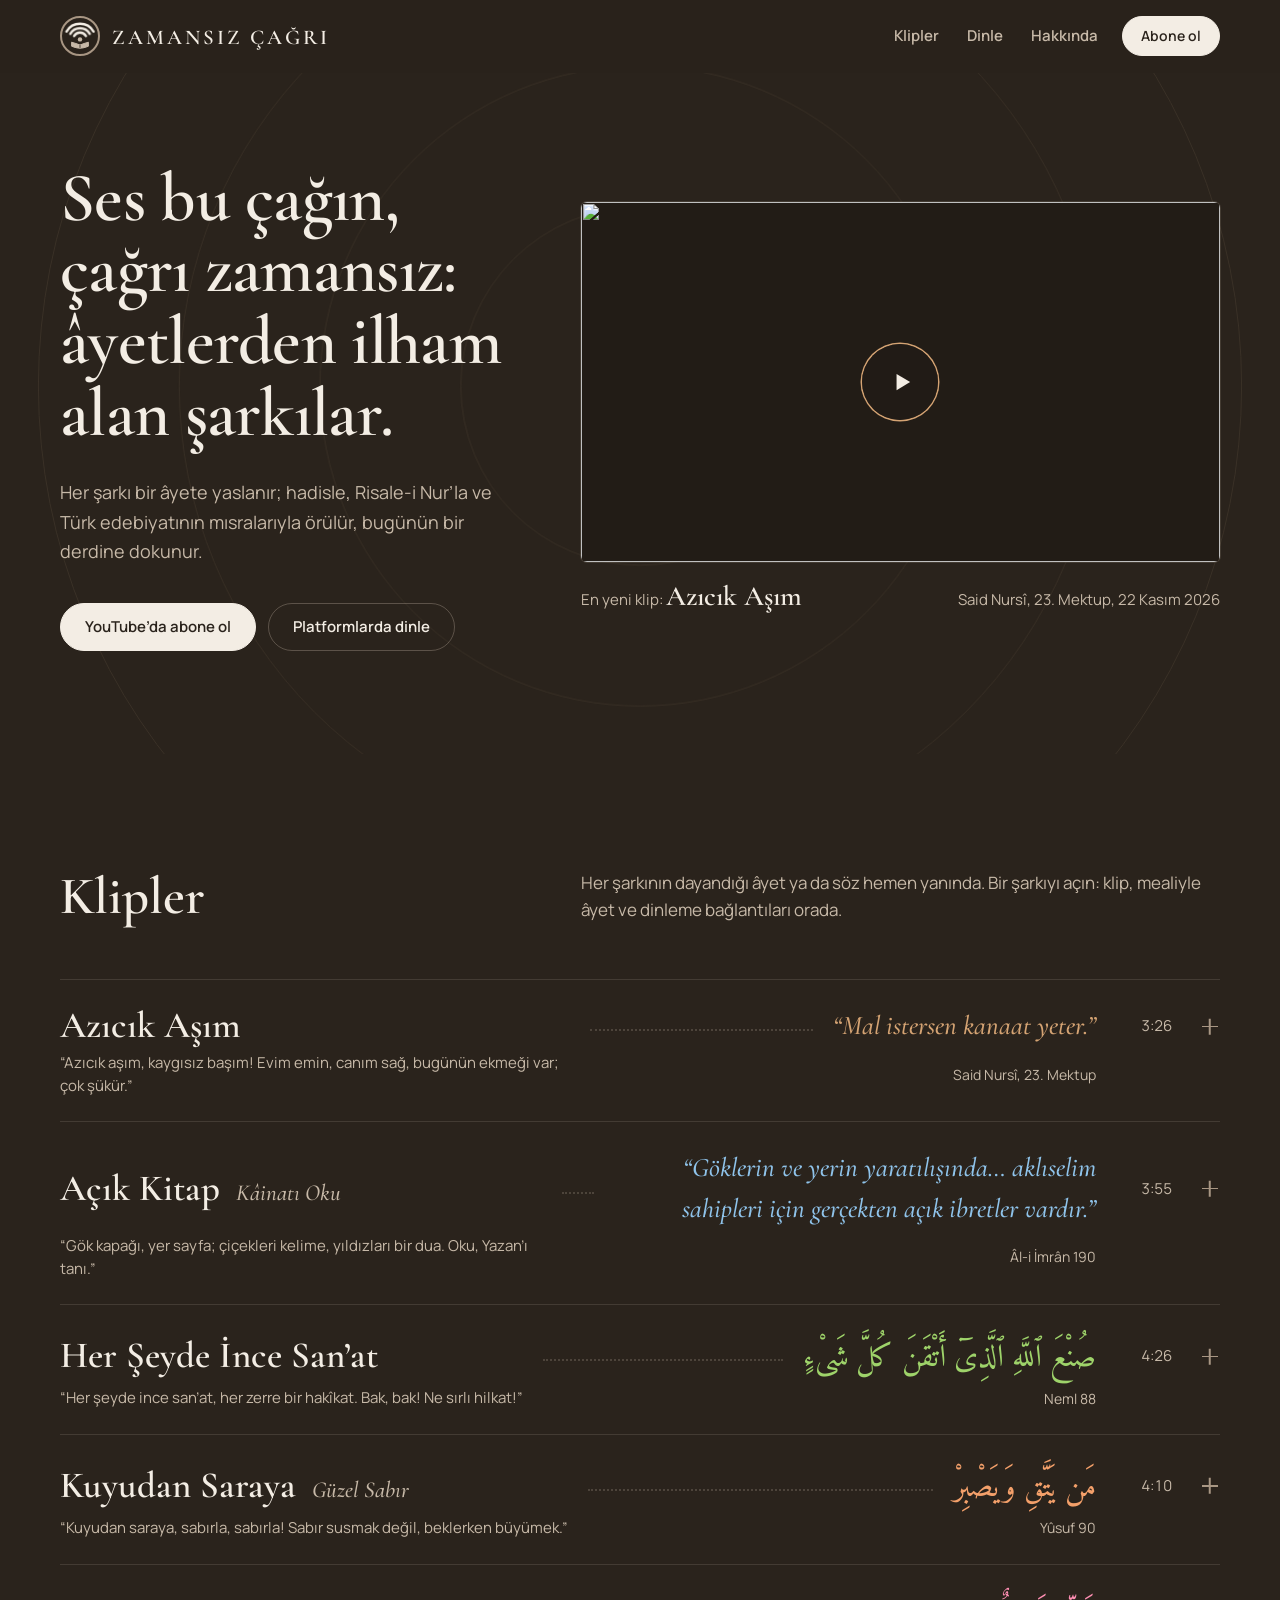
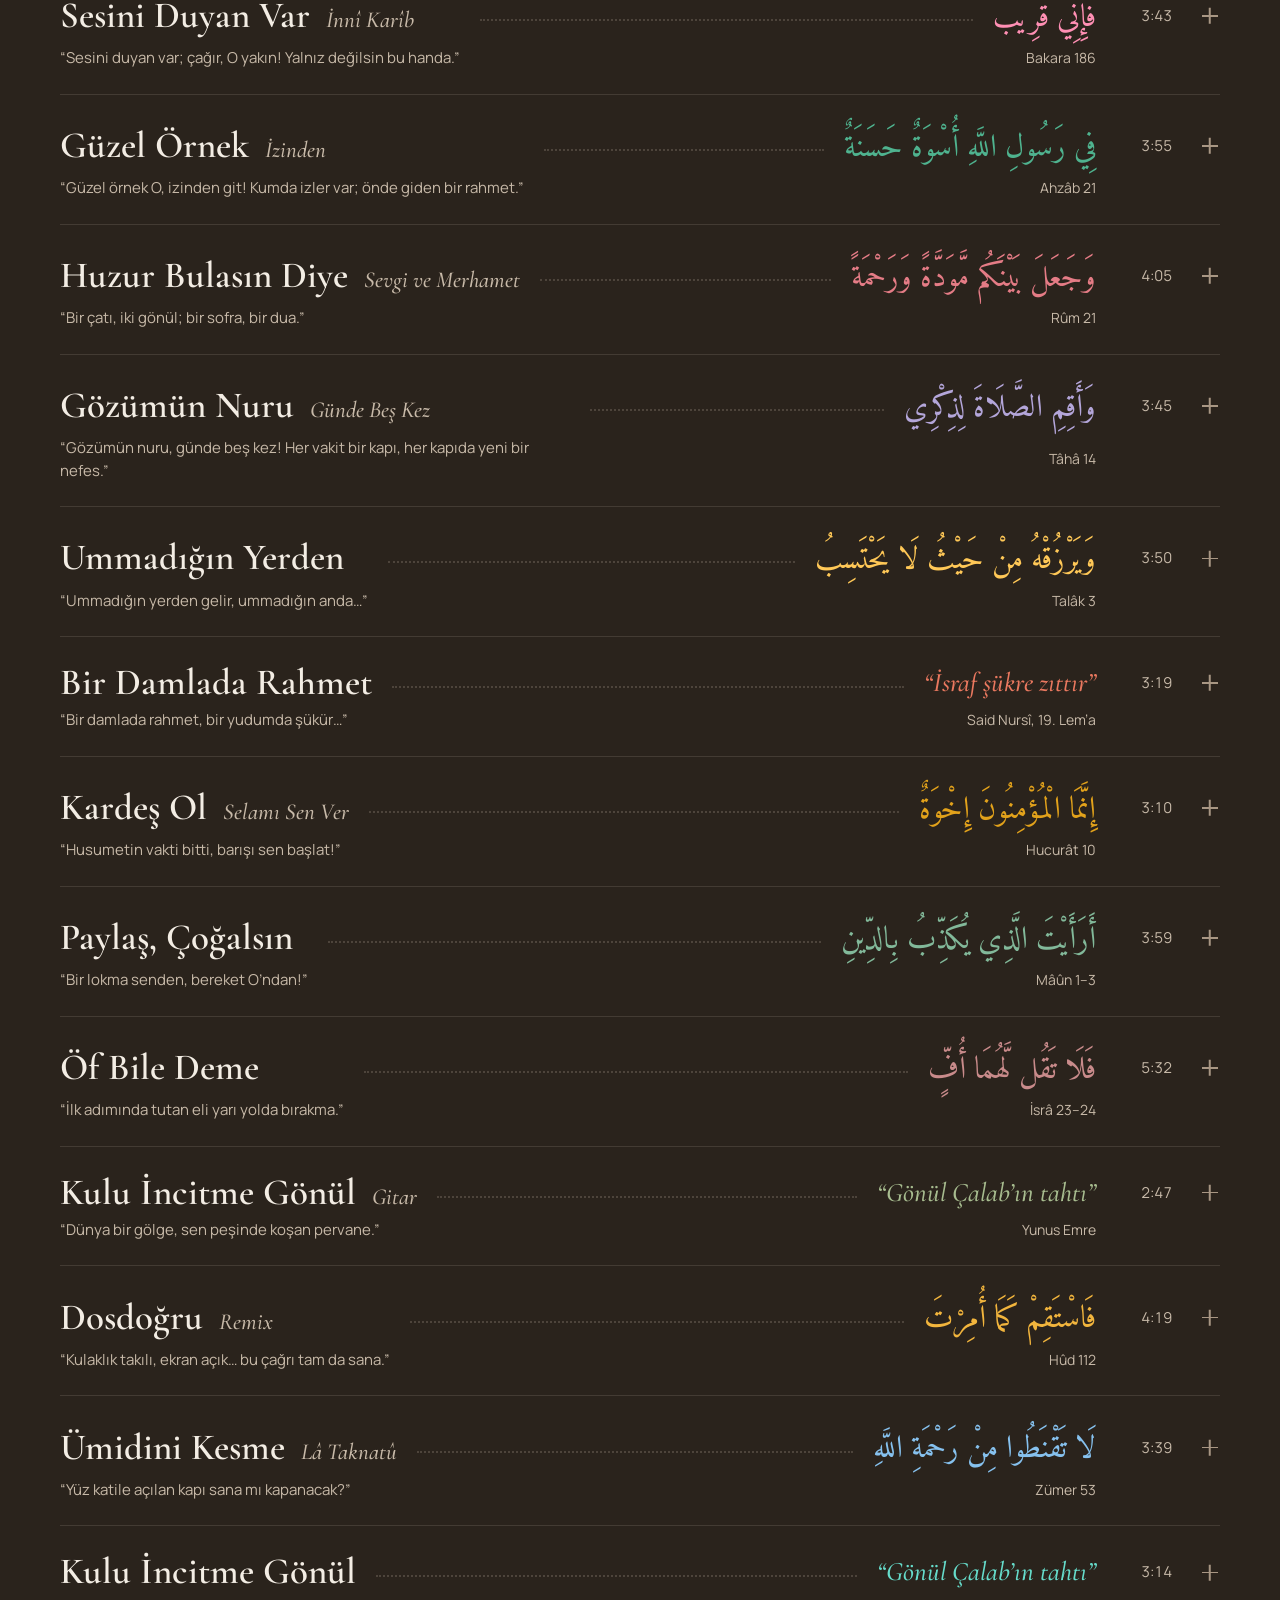
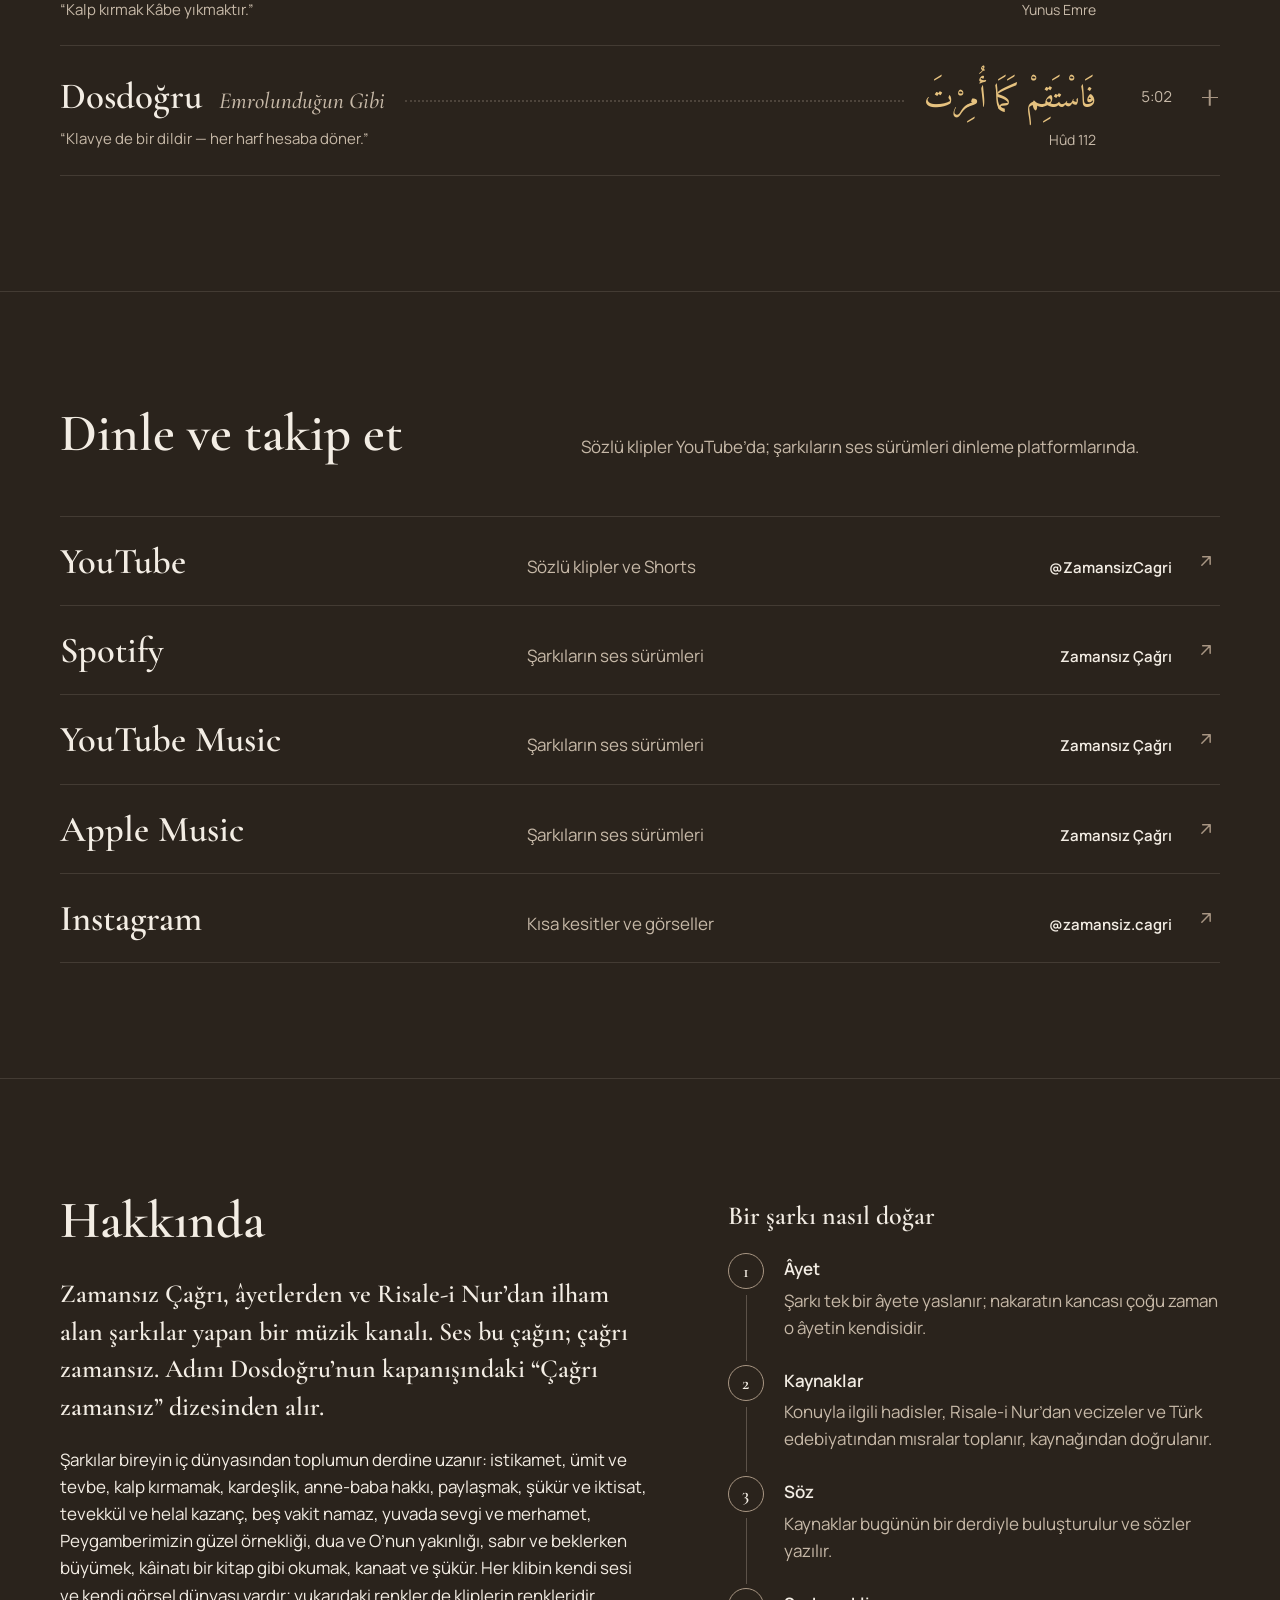
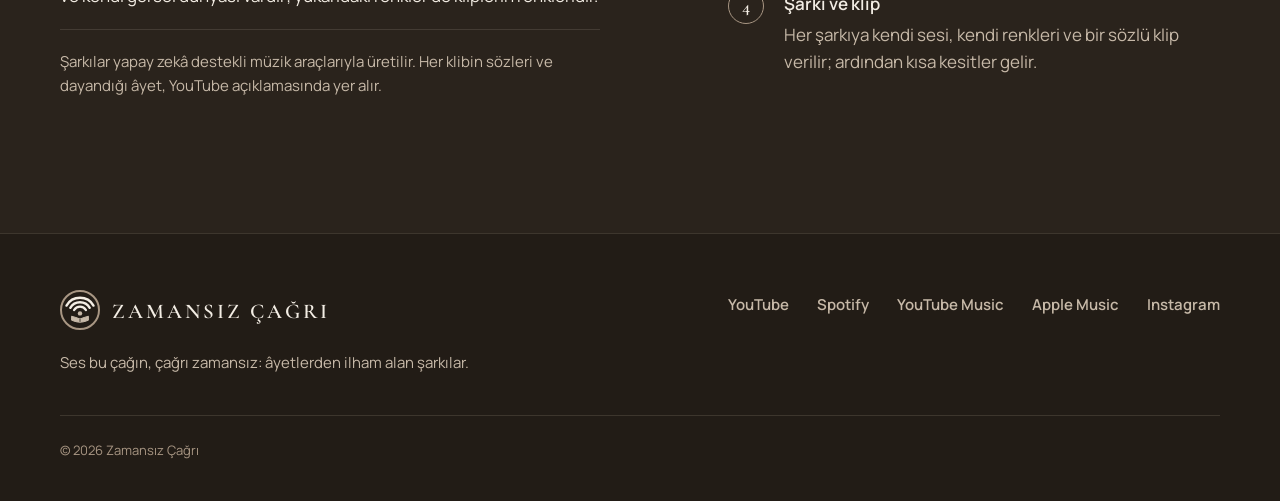
==== commit 7799ef9f: "Yeni klip: Azıcık Aşım Co-Authored-By: Claude Opus 5.5 <noreply@anthropic.com> Claude-Session: http" ====
--- a/index.html
+++ b/index.html
@@ -13,7 +13,7 @@
   gtag('config', 'G-762Y2RGWQN');
 </script>
 <title>Zamansız Çağrı – Ses bu çağın, çağrı zamansız: âyetlerden ilham alan şarkılar</title>
-<meta name="description" content="Zamansız Çağrı: Kur’an âyetlerine yaslanan, bugünün derdine dokunan Türkçe sözlü klipler. Dosdoğru, Açık Kitap, Her Şeyde İnce San’at, Ümidini Kesme, Sesini Duyan Var, Kuyudan Saraya, Gözümün Nuru, Huzur Bulasın Diye, Güzel Örnek, Kardeş Ol, Ummadığın Yerden, Bir Damlada Rahmet, Öf Bile Deme, Paylaş Çoğalsın ve diğerleri.">
+<meta name="description" content="Zamansız Çağrı: Kur’an âyetlerine yaslanan, bugünün derdine dokunan Türkçe sözlü klipler. Dosdoğru, Azıcık Aşım, Açık Kitap, Her Şeyde İnce San’at, Ümidini Kesme, Sesini Duyan Var, Kuyudan Saraya, Gözümün Nuru, Huzur Bulasın Diye, Güzel Örnek, Kardeş Ol, Ummadığın Yerden, Bir Damlada Rahmet, Öf Bile Deme, Paylaş Çoğalsın ve diğerleri.">
 <link rel="canonical" href="https://zamansizcagri.com/">
 <meta name="theme-color" content="#2A231C">
 <meta property="og:type" content="website">
@@ -66,6 +66,22 @@
    "name": "Zamansız Çağrı",
    "inLanguage": "tr",
    "publisher": {
+    "@id": "https://zamansizcagri.com/#sanatci"
+   }
+  },
+  {
+   "@type": "VideoObject",
+   "name": "Azıcık Aşım – Zamansız Çağrı | Sözlü Klip",
+   "description": "Dedelerimizin sofrada söylediği o eski sözün şarkısı: elindekiyle huzur bulmak, hırs yerine kanaatle istemek. Bir somunun tarladan sofraya yolculuğu, yerinden kımıldamayan ağaca koşup gelen rızık, “Aman yatayım” dedikçe kaçan uyku ve büyük bir konakta “Daha yukarı buyur” denen misafir. Nakarat, “yuvasında emin, bedeni sağlıklı, günlük azığı yanında” sabahlayana dünyanın toplanmış gibi olduğunu bildiren hadise; kıtalar ve köprü Risale-i Nur’un 22. Mektup’taki kanaat derslerine dayanır.",
+   "thumbnailUrl": [
+    "https://i.ytimg.com/vi/NJRJWcrMZ8M/maxresdefault.jpg"
+   ],
+   "uploadDate": "2026-11-22T20:45:04+03:00",
+   "duration": "PT3M26S",
+   "embedUrl": "https://www.youtube.com/embed/NJRJWcrMZ8M",
+   "url": "https://www.youtube.com/watch?v=NJRJWcrMZ8M",
+   "inLanguage": "tr",
+   "creator": {
     "@id": "https://zamansizcagri.com/#sanatci"
    }
   },
@@ -388,20 +404,20 @@
           <a class="dugme dugme--cizgi" href="#dinle">Platformlarda dinle</a>
         </div>
       </div>
-      <figure class="giris__klip" style="--renk: #8FC3EA">
-        <div class="oynatici" data-yt="UfQ3ssGer4k" data-baslik="Açık Kitap (Kâinatı Oku)">
-  <a class="oynatici__kapak" href="https://www.youtube.com/watch?v=UfQ3ssGer4k">
-    <img src="https://i.ytimg.com/vi/UfQ3ssGer4k/maxresdefault.jpg"
-         srcset="https://i.ytimg.com/vi/UfQ3ssGer4k/mqdefault.jpg 320w, https://i.ytimg.com/vi/UfQ3ssGer4k/maxresdefault.jpg 1280w"
+      <figure class="giris__klip" style="--renk: #D4A373">
+        <div class="oynatici" data-yt="NJRJWcrMZ8M" data-baslik="Azıcık Aşım">
+  <a class="oynatici__kapak" href="https://www.youtube.com/watch?v=NJRJWcrMZ8M">
+    <img src="https://i.ytimg.com/vi/NJRJWcrMZ8M/maxresdefault.jpg"
+         srcset="https://i.ytimg.com/vi/NJRJWcrMZ8M/mqdefault.jpg 320w, https://i.ytimg.com/vi/NJRJWcrMZ8M/maxresdefault.jpg 1280w"
          sizes="(max-width: 960px) 100vw, 680px"
          width="1280" height="720" alt="" loading="eager" decoding="async" fetchpriority="high">
     <span class="oynatici__dugme"><svg viewBox="0 0 24 24" aria-hidden="true" focusable="false"><path d="M7 4.5v15l12.5-7.5z"/></svg></span>
-    <span class="gizli">Açık Kitap (Kâinatı Oku) klibini oynat</span>
+    <span class="gizli">Azıcık Aşım klibini oynat</span>
   </a>
 </div>
         <figcaption>
-          <span><span class="giris__klip-yazi">En yeni klip: </span><a class="giris__klip-ad" href="#acik-kitap">Açık Kitap (Kâinatı Oku)</a></span>
-          <span class="giris__klip-kaynak">Âl-i İmrân 190, <time datetime="2026-11-20">20 Kasım 2026</time></span>
+          <span><span class="giris__klip-yazi">En yeni klip: </span><a class="giris__klip-ad" href="#azicik-asim">Azıcık Aşım</a></span>
+          <span class="giris__klip-kaynak">Said Nursî, 23. Mektup, <time datetime="2026-11-22">22 Kasım 2026</time></span>
         </figcaption>
       </figure>
     </div>
@@ -414,6 +430,42 @@
         <p>Her şarkının dayandığı âyet ya da söz hemen yanında. Bir şarkıyı açın: klip, mealiyle âyet ve dinleme bağlantıları orada.</p>
       </div>
       <ul class="fihrist">
+<li>
+  <details class="parca" id="azicik-asim" name="klip" style="--renk: #D4A373">
+    <summary class="parca__ozet">
+      <h3 class="parca__ad">Azıcık Aşım</h3>
+      <span class="parca__kanca">“Azıcık aşım, kaygısız başım! Evim emin, canım sağ, bugünün ekmeği var; çok şükür.”</span>
+      <span class="parca__cizgi" aria-hidden="true"></span>
+      <span class="parca__capa" lang="tr">“Mal istersen kanaat yeter.”</span>
+      <span class="parca__kaynak">Said Nursî, 23. Mektup</span>
+      <span class="parca__sure"><span class="gizli">Süre </span>3:26</span>
+      <span class="parca__ac" aria-hidden="true"></span>
+    </summary>
+    <div class="parca__ayrinti">
+      <div class="oynatici" data-yt="NJRJWcrMZ8M" data-baslik="Azıcık Aşım">
+  <a class="oynatici__kapak" href="https://www.youtube.com/watch?v=NJRJWcrMZ8M">
+    <img src="https://i.ytimg.com/vi/NJRJWcrMZ8M/maxresdefault.jpg"
+         srcset="https://i.ytimg.com/vi/NJRJWcrMZ8M/mqdefault.jpg 320w, https://i.ytimg.com/vi/NJRJWcrMZ8M/maxresdefault.jpg 1280w"
+         sizes="(max-width: 960px) 100vw, 680px"
+         width="1280" height="720" alt="" loading="lazy" decoding="async">
+    <span class="oynatici__dugme"><svg viewBox="0 0 24 24" aria-hidden="true" focusable="false"><path d="M7 4.5v15l12.5-7.5z"/></svg></span>
+    <span class="gizli">Azıcık Aşım klibini oynat</span>
+  </a>
+</div>
+      <div class="parca__metin">
+        <p class="parca__aciklama">Dedelerimizin sofrada söylediği o eski sözün şarkısı: elindekiyle huzur bulmak, hırs yerine kanaatle istemek. Bir somunun tarladan sofraya yolculuğu, yerinden kımıldamayan ağaca koşup gelen rızık, “Aman yatayım” dedikçe kaçan uyku ve büyük bir konakta “Daha yukarı buyur” denen misafir. Nakarat, “yuvasında emin, bedeni sağlıklı, günlük azığı yanında” sabahlayana dünyanın toplanmış gibi olduğunu bildiren hadise; kıtalar ve köprü Risale-i Nur’un 22. Mektup’taki kanaat derslerine dayanır. Kalimbanın sıcak tınısı, ölçülü bir Türkçe rap ve “Çok şükür!” diye cevap veren bir koro. Klipte dedenin sofrası, demlenen çay, başak, harman, değirmen ve fırın, meyveli ağaçlar, karlı bir konak ve ışıklı merdivenler (görüntüler: Pexels).</p>
+        <blockquote class="meal">
+        <p>“Nice canlılar vardır ki, rızıklarını kendileri elde edemezler. Sizin de onların da rızkını Allah verir. O, işitir ve bilir.”</p>
+        <footer>Ankebût Sûresi, 29/60 (Diyanet meali)</footer>
+      </blockquote>
+        <ul class="baglantilar">
+          <li><a href="https://www.youtube.com/watch?v=NJRJWcrMZ8M" target="_blank" rel="noopener">YouTube’da izle<svg viewBox="0 0 24 24" aria-hidden="true" focusable="false"><path d="M7 17 17 7M8 7h9v9"/></svg><span class="gizli"> (yeni sekmede açılır)</span></a></li><li><a href="https://distrokid.com/hyperfollow/zamanszar/azck-am" target="_blank" rel="noopener">Dinleme platformları<svg viewBox="0 0 24 24" aria-hidden="true" focusable="false"><path d="M7 17 17 7M8 7h9v9"/></svg><span class="gizli"> (yeni sekmede açılır)</span></a></li>
+        </ul>
+        <div class="parca__notlar"><p>Yayın: <time datetime="2026-11-22">22 Kasım 2026</time></p></div>
+      </div>
+    </div>
+  </details>
+</li>
 <li>
   <details class="parca" id="acik-kitap" name="klip" style="--renk: #8FC3EA">
     <summary class="parca__ozet">
@@ -1075,7 +1127,7 @@
       <div class="hakkinda__metin">
         <h2 id="hakkinda-baslik">Hakkında</h2>
         <p class="hakkinda__giris">Zamansız Çağrı, âyetlerden ve Risale-i Nur’dan ilham alan şarkılar yapan bir müzik kanalı. Ses bu çağın; çağrı zamansız. Adını Dosdoğru’nun kapanışındaki “Çağrı zamansız” dizesinden alır.</p>
-        <p>Şarkılar bireyin iç dünyasından toplumun derdine uzanır: istikamet, ümit ve tevbe, kalp kırmamak, kardeşlik, anne-baba hakkı, paylaşmak, şükür ve iktisat, tevekkül ve helal kazanç, beş vakit namaz, yuvada sevgi ve merhamet, Peygamberimizin güzel örnekliği, dua ve O’nun yakınlığı, sabır ve beklerken büyümek, kâinatı bir kitap gibi okumak. Her klibin kendi sesi ve kendi görsel dünyası vardır; yukarıdaki renkler de kliplerin renkleridir.</p>
+        <p>Şarkılar bireyin iç dünyasından toplumun derdine uzanır: istikamet, ümit ve tevbe, kalp kırmamak, kardeşlik, anne-baba hakkı, paylaşmak, şükür ve iktisat, tevekkül ve helal kazanç, beş vakit namaz, yuvada sevgi ve merhamet, Peygamberimizin güzel örnekliği, dua ve O’nun yakınlığı, sabır ve beklerken büyümek, kâinatı bir kitap gibi okumak, kanaat ve şükür. Her klibin kendi sesi ve kendi görsel dünyası vardır; yukarıdaki renkler de kliplerin renkleridir.</p>
         <p class="hakkinda__beyan">Şarkılar yapay zekâ destekli müzik araçlarıyla üretilir. Her klibin sözleri ve dayandığı âyet, YouTube açıklamasında yer alır.</p>
       </div>
       <div class="hakkinda__yol">
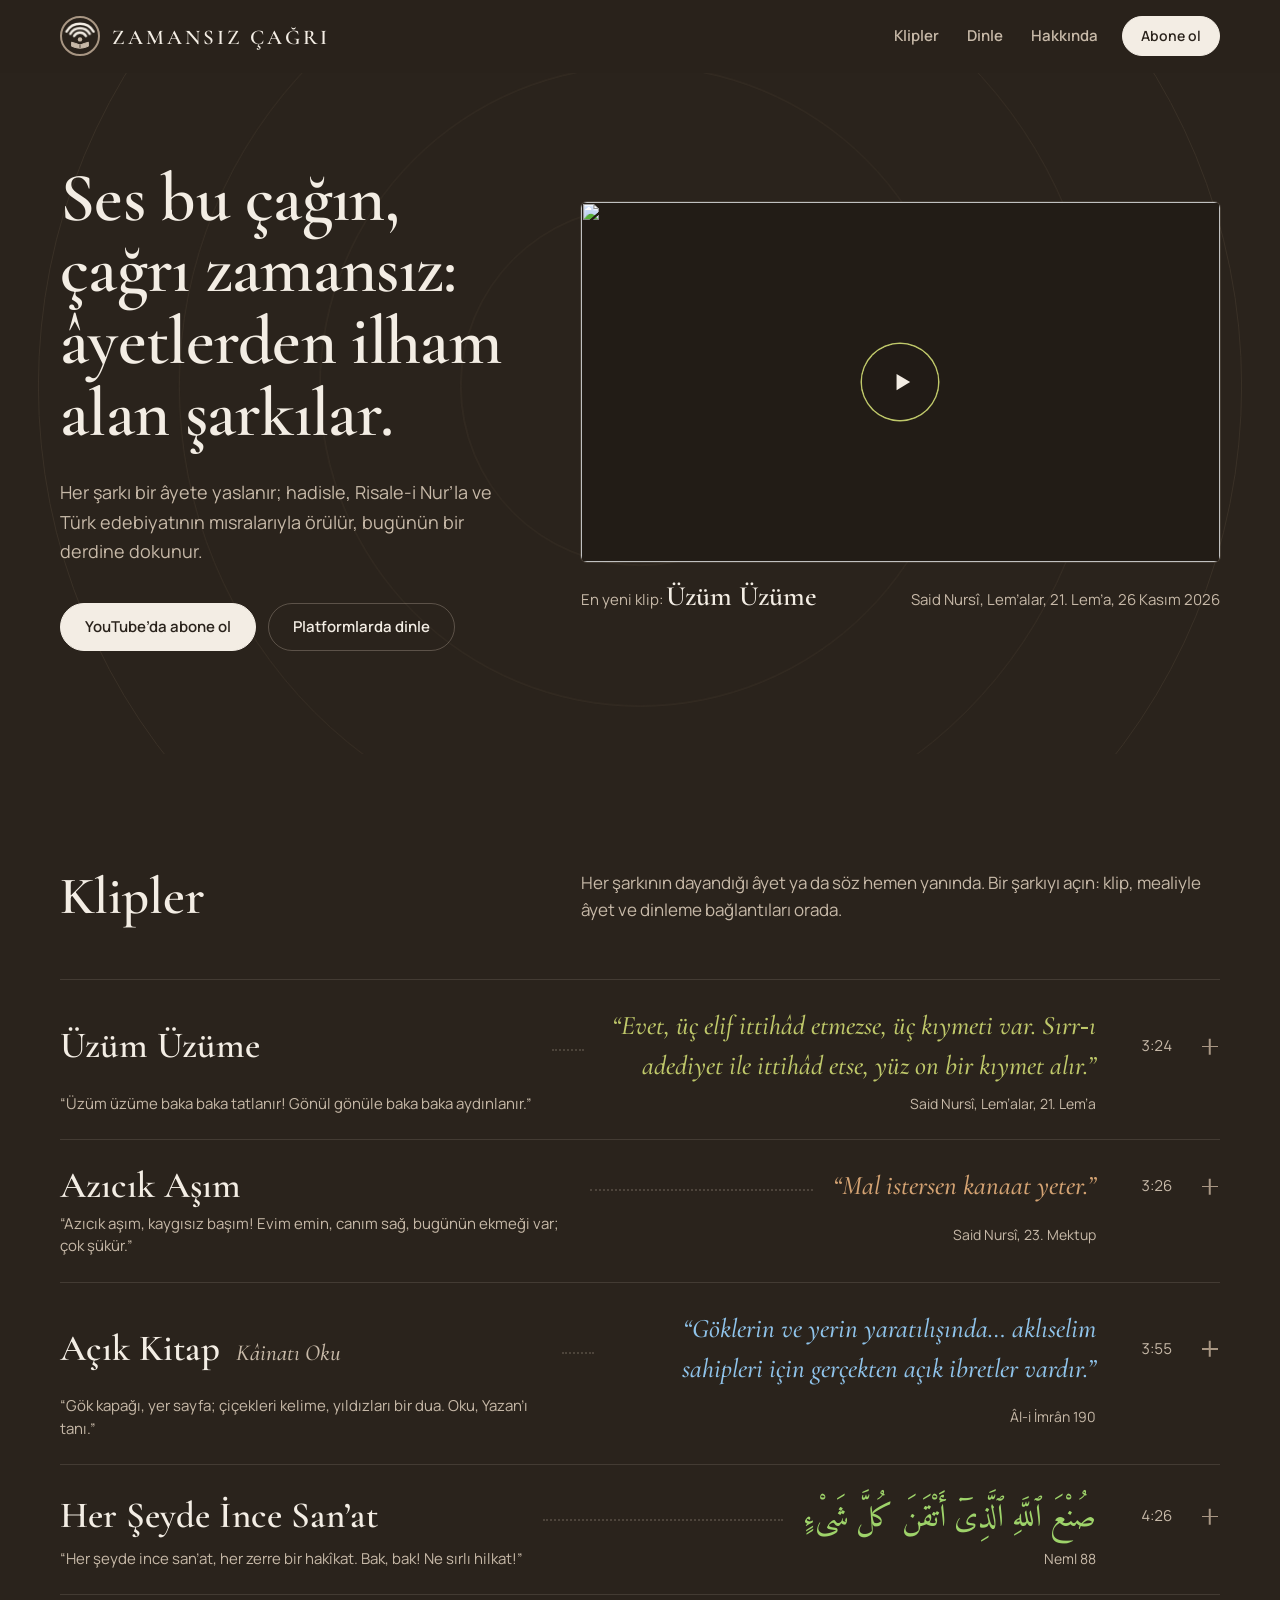
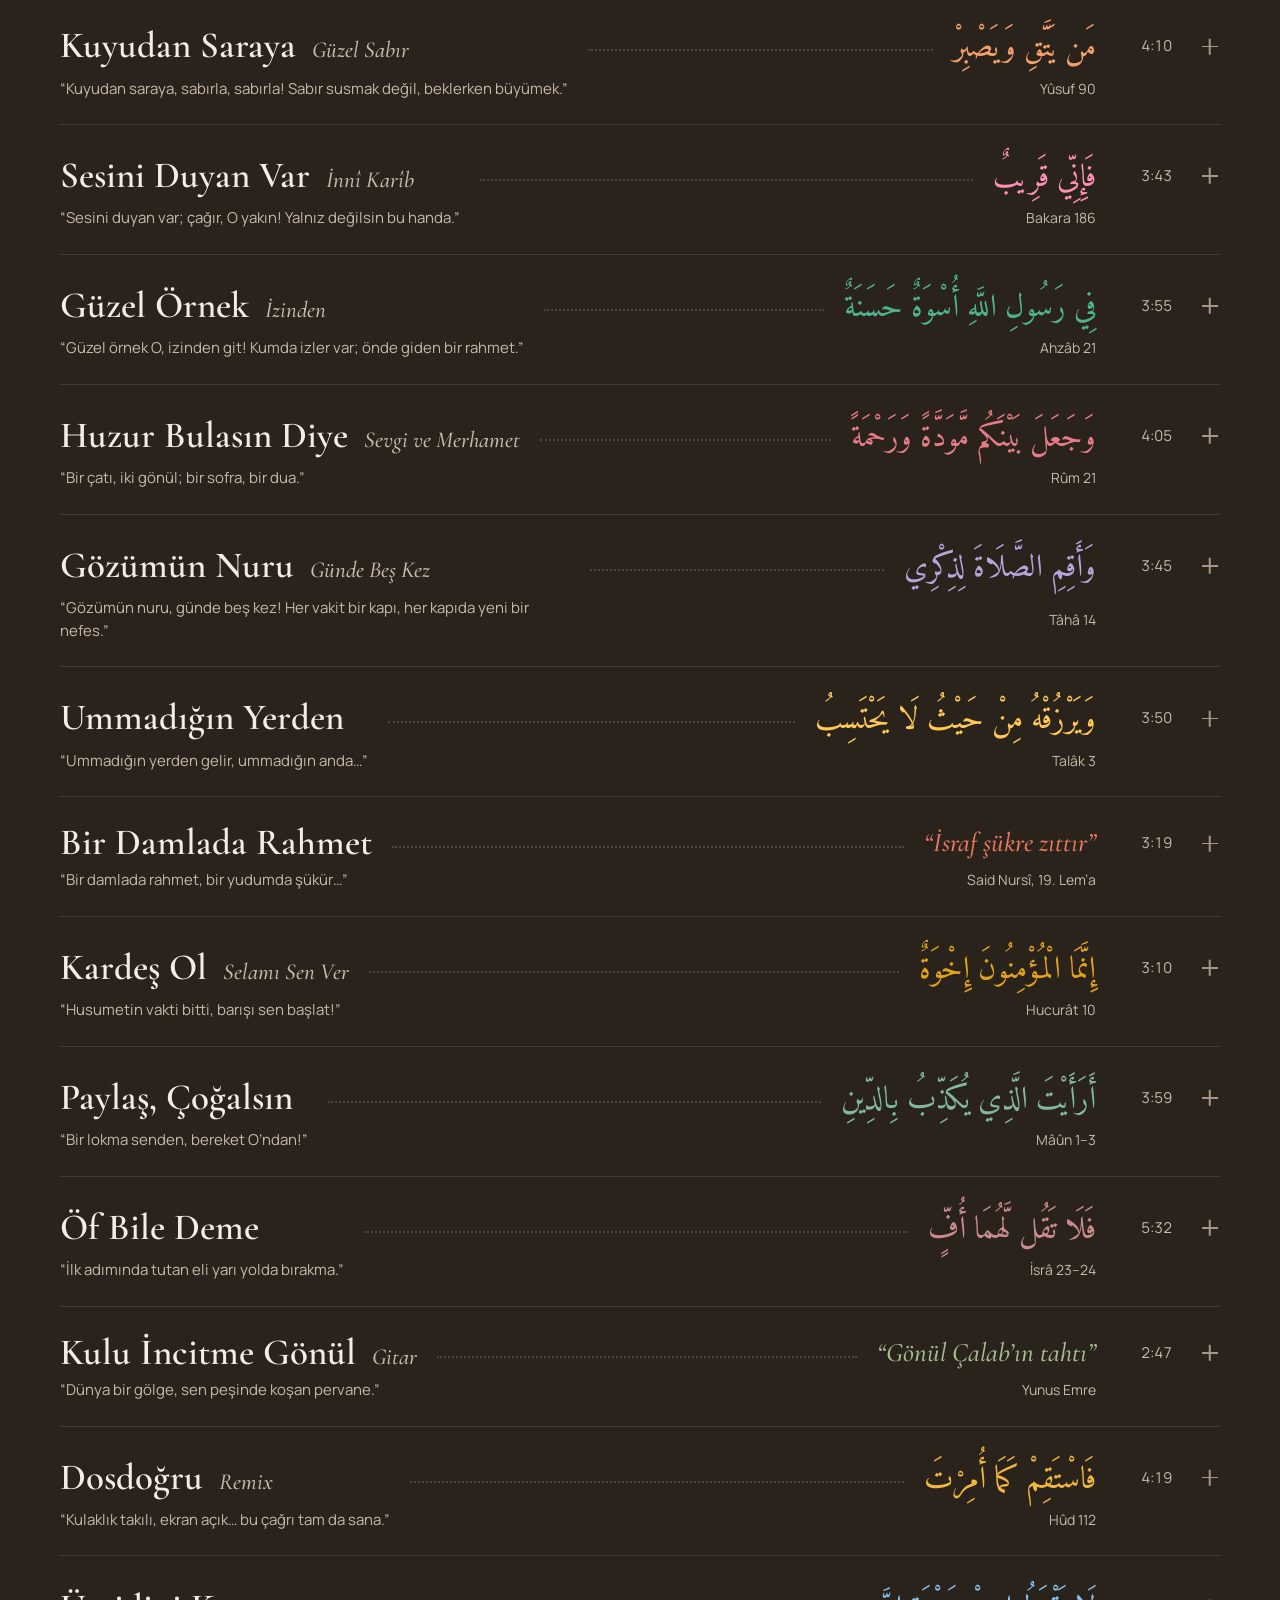
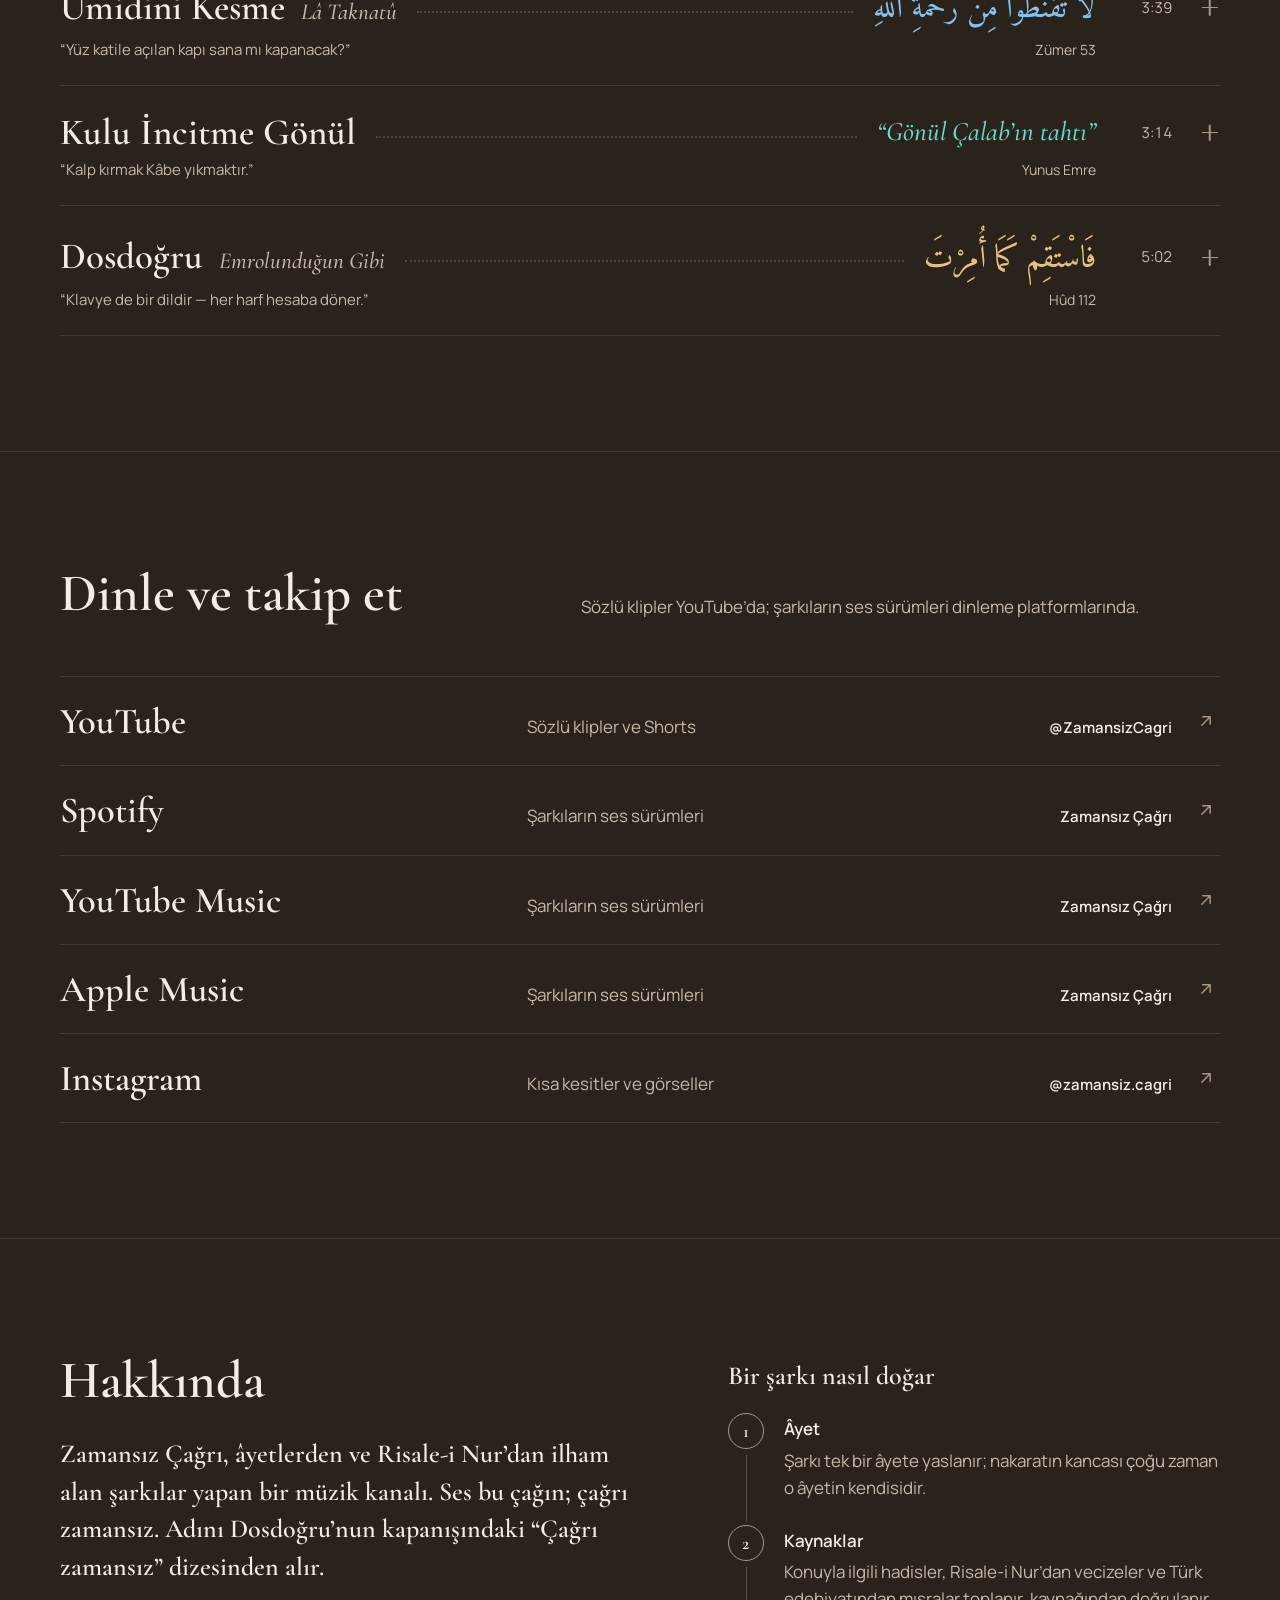
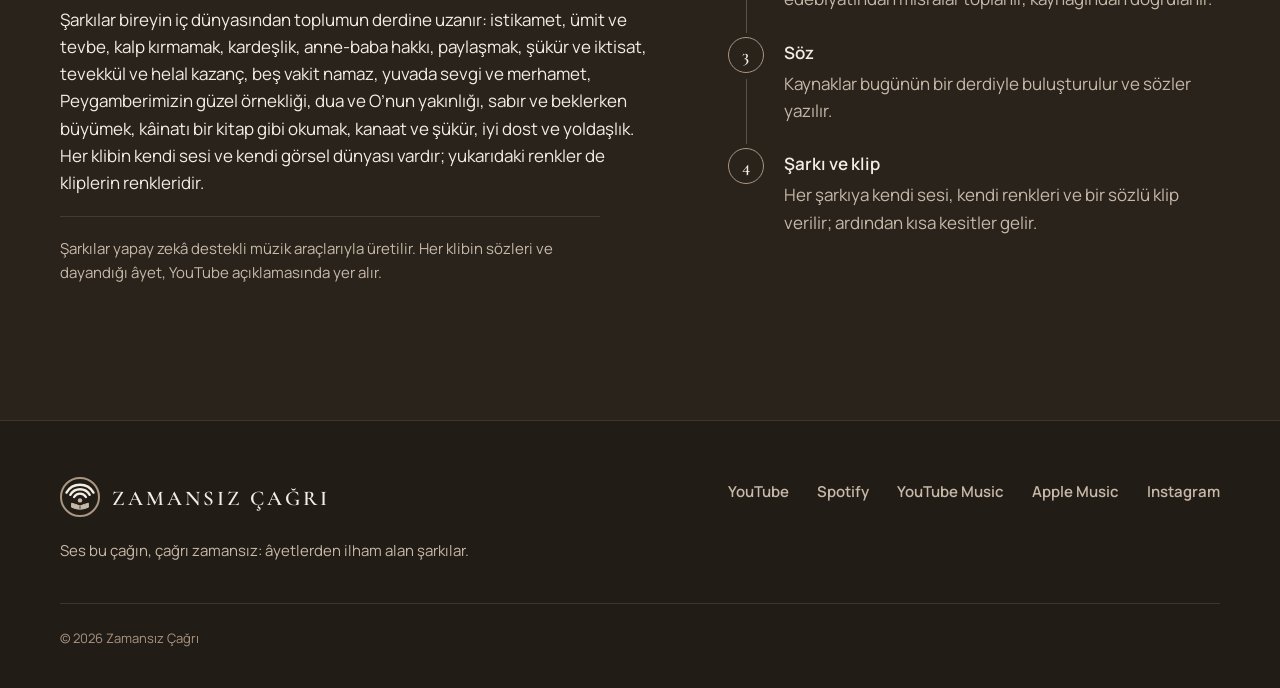
==== commit 2438c5a7: "Yeni klip: Üzüm Üzüme Co-Authored-By: Claude Opus 5.5 <noreply@anthropic.com> Claude-Session: https" ====
--- a/index.html
+++ b/index.html
@@ -13,7 +13,7 @@
   gtag('config', 'G-762Y2RGWQN');
 </script>
 <title>Zamansız Çağrı – Ses bu çağın, çağrı zamansız: âyetlerden ilham alan şarkılar</title>
-<meta name="description" content="Zamansız Çağrı: Kur’an âyetlerine yaslanan, bugünün derdine dokunan Türkçe sözlü klipler. Dosdoğru, Azıcık Aşım, Açık Kitap, Her Şeyde İnce San’at, Ümidini Kesme, Sesini Duyan Var, Kuyudan Saraya, Gözümün Nuru, Huzur Bulasın Diye, Güzel Örnek, Kardeş Ol, Ummadığın Yerden, Bir Damlada Rahmet, Öf Bile Deme, Paylaş Çoğalsın ve diğerleri.">
+<meta name="description" content="Zamansız Çağrı: Kur’an âyetlerine yaslanan, bugünün derdine dokunan Türkçe sözlü klipler. Dosdoğru, Üzüm Üzüme, Azıcık Aşım, Açık Kitap, Her Şeyde İnce San’at, Ümidini Kesme, Sesini Duyan Var, Kuyudan Saraya, Gözümün Nuru, Huzur Bulasın Diye, Güzel Örnek, Kardeş Ol, Ummadığın Yerden, Bir Damlada Rahmet, Öf Bile Deme, Paylaş Çoğalsın ve diğerleri.">
 <link rel="canonical" href="https://zamansizcagri.com/">
 <meta name="theme-color" content="#2A231C">
 <meta property="og:type" content="website">
@@ -66,6 +66,22 @@
    "name": "Zamansız Çağrı",
    "inLanguage": "tr",
    "publisher": {
+    "@id": "https://zamansizcagri.com/#sanatci"
+   }
+  },
+  {
+   "@type": "VideoObject",
+   "name": "Üzüm Üzüme – Zamansız Çağrı | Sözlü Klip",
+   "description": "“Üzüm üzüme baka baka kararır” atasözünün güzel tarafından bir okuma: bağda kararmak olgunlaşmak, tatlanmaktır. Kiminle oturursan rengini ondan alırsın; misk taşıyanın yanında kokusu sana siner, doğru bir dostla yürüyen yükün yarısını taşır. Dostun aynan olur, lekeni yalnız sana gösterir. Köprüde mağaradaki yoldaş Sıddîk ve yan yana gelince yüz on bir olan üç elif anılır.",
+   "thumbnailUrl": [
+    "https://i.ytimg.com/vi/JUZrJCy6SbE/maxresdefault.jpg"
+   ],
+   "uploadDate": "2026-11-26T08:09:38+03:00",
+   "duration": "PT3M24S",
+   "embedUrl": "https://www.youtube.com/embed/JUZrJCy6SbE",
+   "url": "https://www.youtube.com/watch?v=JUZrJCy6SbE",
+   "inLanguage": "tr",
+   "creator": {
     "@id": "https://zamansizcagri.com/#sanatci"
    }
   },
@@ -404,20 +420,20 @@
           <a class="dugme dugme--cizgi" href="#dinle">Platformlarda dinle</a>
         </div>
       </div>
-      <figure class="giris__klip" style="--renk: #D4A373">
-        <div class="oynatici" data-yt="NJRJWcrMZ8M" data-baslik="Azıcık Aşım">
-  <a class="oynatici__kapak" href="https://www.youtube.com/watch?v=NJRJWcrMZ8M">
-    <img src="https://i.ytimg.com/vi/NJRJWcrMZ8M/maxresdefault.jpg"
-         srcset="https://i.ytimg.com/vi/NJRJWcrMZ8M/mqdefault.jpg 320w, https://i.ytimg.com/vi/NJRJWcrMZ8M/maxresdefault.jpg 1280w"
+      <figure class="giris__klip" style="--renk: #BFC86A">
+        <div class="oynatici" data-yt="JUZrJCy6SbE" data-baslik="Üzüm Üzüme">
+  <a class="oynatici__kapak" href="https://www.youtube.com/watch?v=JUZrJCy6SbE">
+    <img src="https://i.ytimg.com/vi/JUZrJCy6SbE/maxresdefault.jpg"
+         srcset="https://i.ytimg.com/vi/JUZrJCy6SbE/mqdefault.jpg 320w, https://i.ytimg.com/vi/JUZrJCy6SbE/maxresdefault.jpg 1280w"
          sizes="(max-width: 960px) 100vw, 680px"
          width="1280" height="720" alt="" loading="eager" decoding="async" fetchpriority="high">
     <span class="oynatici__dugme"><svg viewBox="0 0 24 24" aria-hidden="true" focusable="false"><path d="M7 4.5v15l12.5-7.5z"/></svg></span>
-    <span class="gizli">Azıcık Aşım klibini oynat</span>
+    <span class="gizli">Üzüm Üzüme klibini oynat</span>
   </a>
 </div>
         <figcaption>
-          <span><span class="giris__klip-yazi">En yeni klip: </span><a class="giris__klip-ad" href="#azicik-asim">Azıcık Aşım</a></span>
-          <span class="giris__klip-kaynak">Said Nursî, 23. Mektup, <time datetime="2026-11-22">22 Kasım 2026</time></span>
+          <span><span class="giris__klip-yazi">En yeni klip: </span><a class="giris__klip-ad" href="#uzum-uzume">Üzüm Üzüme</a></span>
+          <span class="giris__klip-kaynak">Said Nursî, Lem’alar, 21. Lem’a, <time datetime="2026-11-26">26 Kasım 2026</time></span>
         </figcaption>
       </figure>
     </div>
@@ -430,6 +446,42 @@
         <p>Her şarkının dayandığı âyet ya da söz hemen yanında. Bir şarkıyı açın: klip, mealiyle âyet ve dinleme bağlantıları orada.</p>
       </div>
       <ul class="fihrist">
+<li>
+  <details class="parca" id="uzum-uzume" name="klip" style="--renk: #BFC86A">
+    <summary class="parca__ozet">
+      <h3 class="parca__ad">Üzüm Üzüme</h3>
+      <span class="parca__kanca">“Üzüm üzüme baka baka tatlanır! Gönül gönüle baka baka aydınlanır.”</span>
+      <span class="parca__cizgi" aria-hidden="true"></span>
+      <span class="parca__capa" lang="tr">“Evet, üç elif ittihâd etmezse, üç kıymeti var. Sırr‑ı adediyet ile ittihâd etse, yüz on bir kıymet alır.”</span>
+      <span class="parca__kaynak">Said Nursî, Lem’alar, 21. Lem’a</span>
+      <span class="parca__sure"><span class="gizli">Süre </span>3:24</span>
+      <span class="parca__ac" aria-hidden="true"></span>
+    </summary>
+    <div class="parca__ayrinti">
+      <div class="oynatici" data-yt="JUZrJCy6SbE" data-baslik="Üzüm Üzüme">
+  <a class="oynatici__kapak" href="https://www.youtube.com/watch?v=JUZrJCy6SbE">
+    <img src="https://i.ytimg.com/vi/JUZrJCy6SbE/maxresdefault.jpg"
+         srcset="https://i.ytimg.com/vi/JUZrJCy6SbE/mqdefault.jpg 320w, https://i.ytimg.com/vi/JUZrJCy6SbE/maxresdefault.jpg 1280w"
+         sizes="(max-width: 960px) 100vw, 680px"
+         width="1280" height="720" alt="" loading="lazy" decoding="async">
+    <span class="oynatici__dugme"><svg viewBox="0 0 24 24" aria-hidden="true" focusable="false"><path d="M7 4.5v15l12.5-7.5z"/></svg></span>
+    <span class="gizli">Üzüm Üzüme klibini oynat</span>
+  </a>
+</div>
+      <div class="parca__metin">
+        <p class="parca__aciklama">“Üzüm üzüme baka baka kararır” atasözünün güzel tarafından bir okuma: bağda kararmak olgunlaşmak, tatlanmaktır. Kiminle oturursan rengini ondan alırsın; misk taşıyanın yanında kokusu sana siner, doğru bir dostla yürüyen yükün yarısını taşır. Dostun aynan olur, lekeni yalnız sana gösterir. Köprüde mağaradaki yoldaş Sıddîk ve yan yana gelince yüz on bir olan üç elif anılır. Afgan rubabının sıcak tınısı, tabla, ölçülü bir Türkçe rap ve “Baka baka!” diye cevap veren bir koro. Klipte seher vakti bir bağ, yan yana olgunlaşan salkımlar, camiye birlikte yürüyen ve birlikte Kur’an okuyan dostlar, yıldızlı bir çöl gecesi ve altın üç elif (görüntüler: Pexels).</p>
+        <blockquote class="meal">
+        <p>“Ey iman edenler! Allah’a karşı gelmekten sakının ve doğrularla beraber olun.”</p>
+        <footer>Tevbe Sûresi, 9/119 (Diyanet meali)</footer>
+      </blockquote>
+        <ul class="baglantilar">
+          <li><a href="https://www.youtube.com/watch?v=JUZrJCy6SbE" target="_blank" rel="noopener">YouTube’da izle<svg viewBox="0 0 24 24" aria-hidden="true" focusable="false"><path d="M7 17 17 7M8 7h9v9"/></svg><span class="gizli"> (yeni sekmede açılır)</span></a></li><li><a href="https://distrokid.com/hyperfollow/zamanszar/zm-zme" target="_blank" rel="noopener">Dinleme platformları<svg viewBox="0 0 24 24" aria-hidden="true" focusable="false"><path d="M7 17 17 7M8 7h9v9"/></svg><span class="gizli"> (yeni sekmede açılır)</span></a></li>
+        </ul>
+        <div class="parca__notlar"><p>Yayın: <time datetime="2026-11-26">26 Kasım 2026</time></p></div>
+      </div>
+    </div>
+  </details>
+</li>
 <li>
   <details class="parca" id="azicik-asim" name="klip" style="--renk: #D4A373">
     <summary class="parca__ozet">
@@ -1127,7 +1179,7 @@
       <div class="hakkinda__metin">
         <h2 id="hakkinda-baslik">Hakkında</h2>
         <p class="hakkinda__giris">Zamansız Çağrı, âyetlerden ve Risale-i Nur’dan ilham alan şarkılar yapan bir müzik kanalı. Ses bu çağın; çağrı zamansız. Adını Dosdoğru’nun kapanışındaki “Çağrı zamansız” dizesinden alır.</p>
-        <p>Şarkılar bireyin iç dünyasından toplumun derdine uzanır: istikamet, ümit ve tevbe, kalp kırmamak, kardeşlik, anne-baba hakkı, paylaşmak, şükür ve iktisat, tevekkül ve helal kazanç, beş vakit namaz, yuvada sevgi ve merhamet, Peygamberimizin güzel örnekliği, dua ve O’nun yakınlığı, sabır ve beklerken büyümek, kâinatı bir kitap gibi okumak, kanaat ve şükür. Her klibin kendi sesi ve kendi görsel dünyası vardır; yukarıdaki renkler de kliplerin renkleridir.</p>
+        <p>Şarkılar bireyin iç dünyasından toplumun derdine uzanır: istikamet, ümit ve tevbe, kalp kırmamak, kardeşlik, anne-baba hakkı, paylaşmak, şükür ve iktisat, tevekkül ve helal kazanç, beş vakit namaz, yuvada sevgi ve merhamet, Peygamberimizin güzel örnekliği, dua ve O’nun yakınlığı, sabır ve beklerken büyümek, kâinatı bir kitap gibi okumak, kanaat ve şükür, iyi dost ve yoldaşlık. Her klibin kendi sesi ve kendi görsel dünyası vardır; yukarıdaki renkler de kliplerin renkleridir.</p>
         <p class="hakkinda__beyan">Şarkılar yapay zekâ destekli müzik araçlarıyla üretilir. Her klibin sözleri ve dayandığı âyet, YouTube açıklamasında yer alır.</p>
       </div>
       <div class="hakkinda__yol">
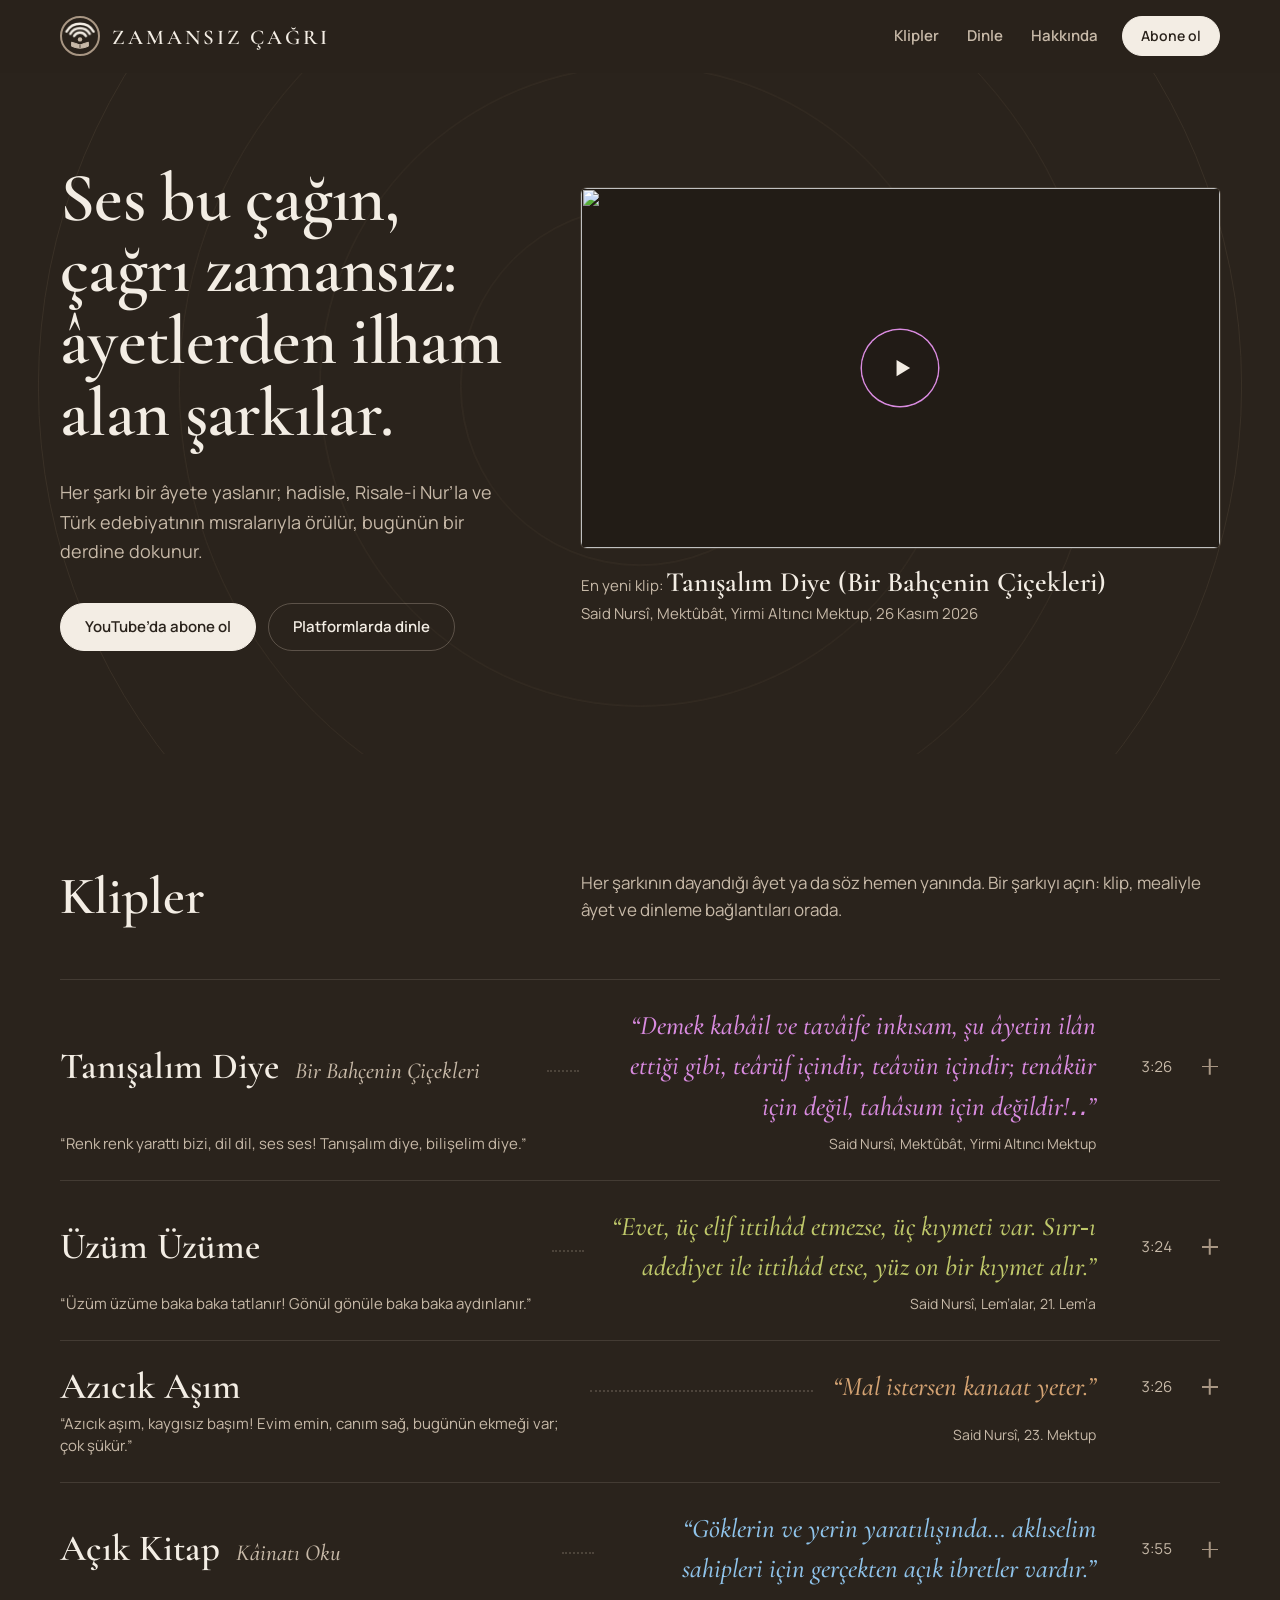
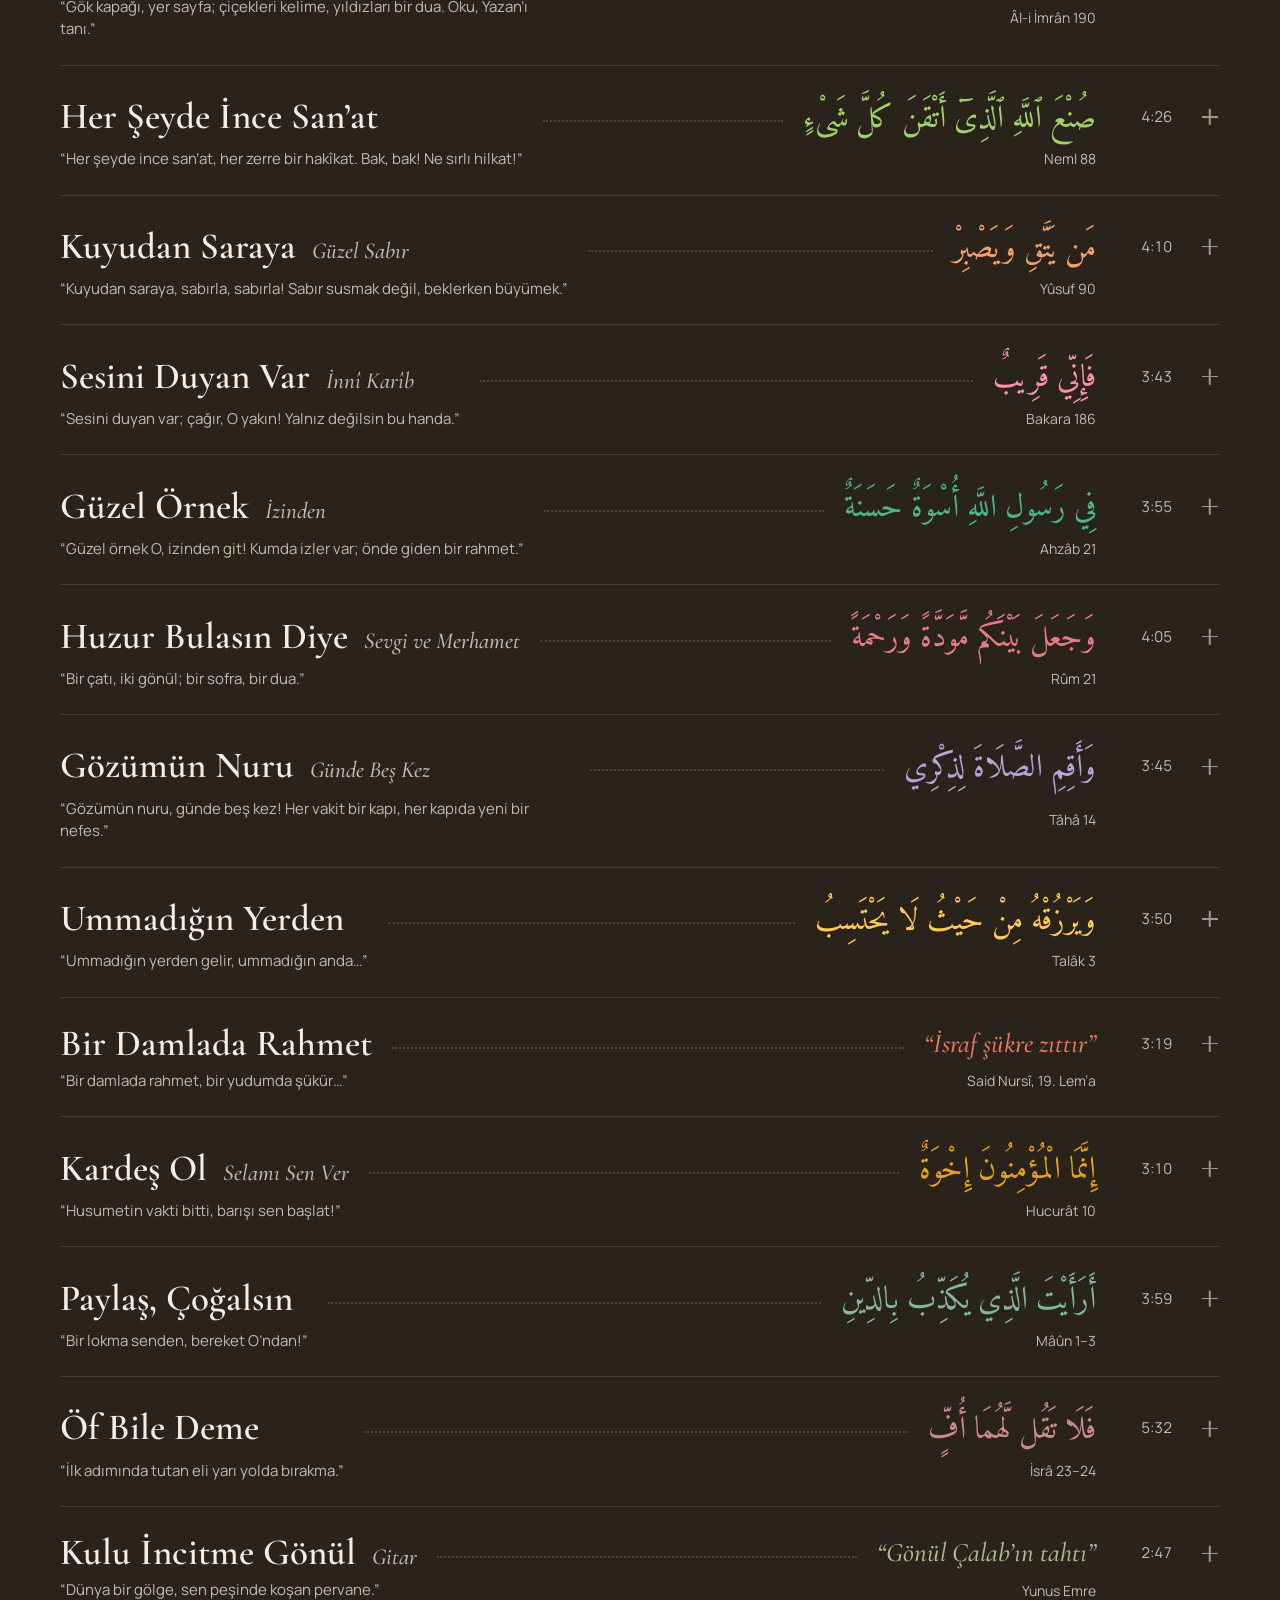
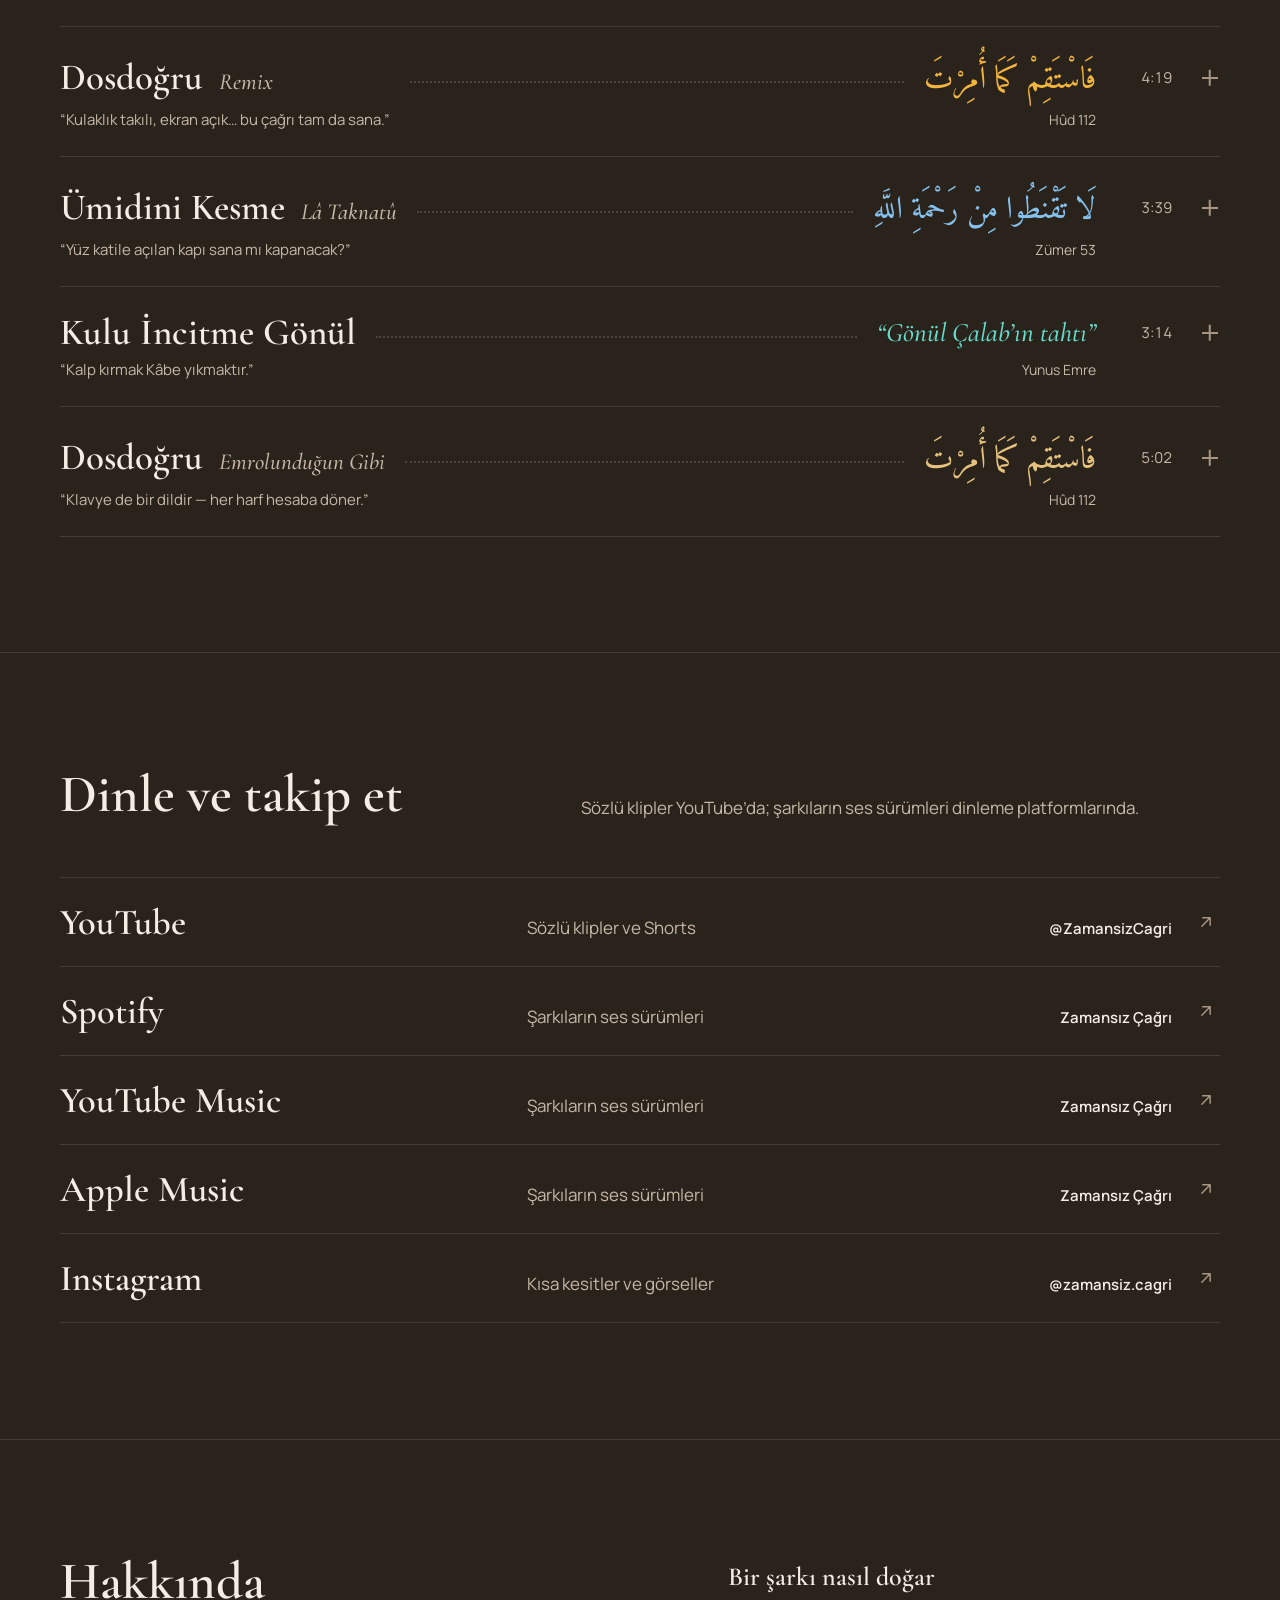
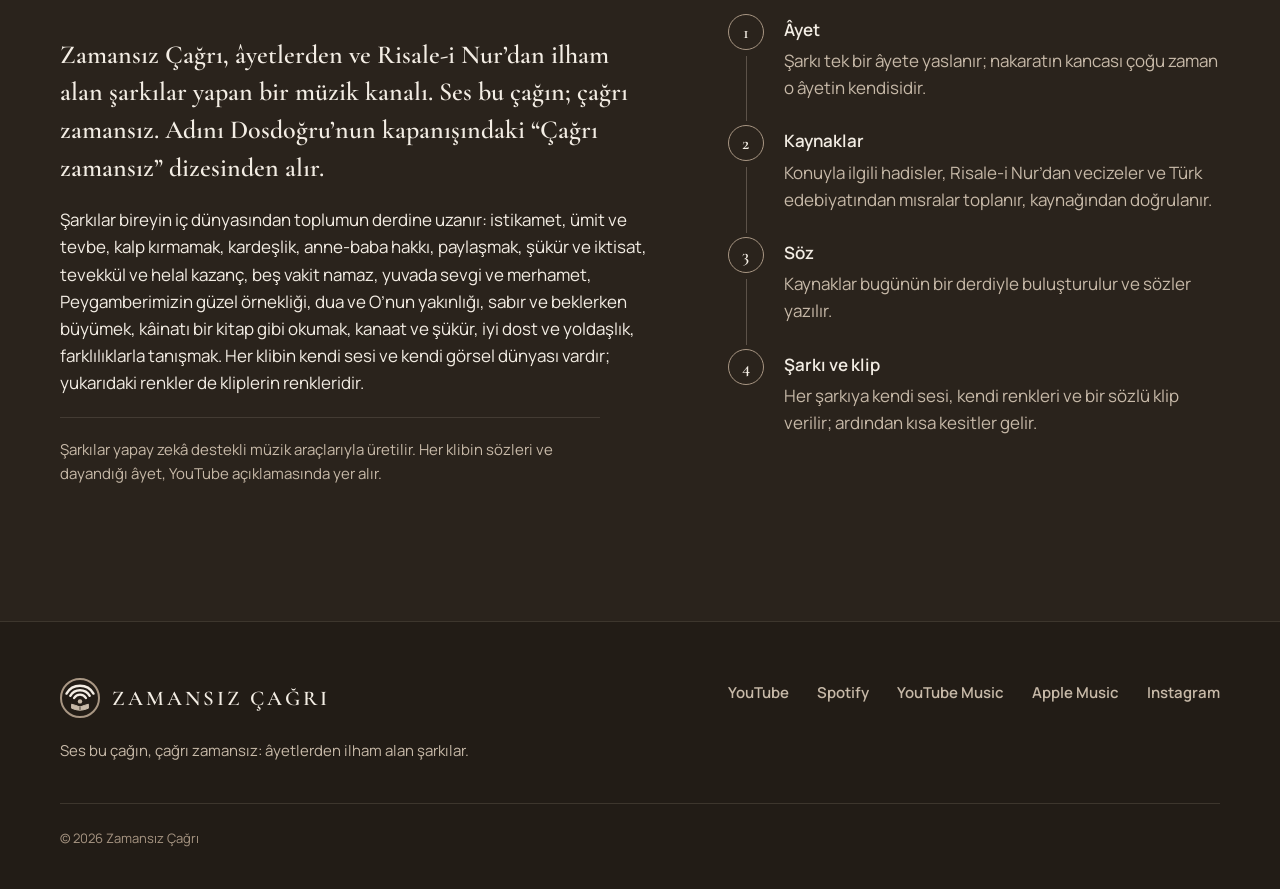
==== commit b14eec9e: "Yeni klip: Tanışalım Diye Co-Authored-By: Claude Opus 5.5 <noreply@anthropic.com> Claude-Session: h" ====
--- a/index.html
+++ b/index.html
@@ -13,7 +13,7 @@
   gtag('config', 'G-762Y2RGWQN');
 </script>
 <title>Zamansız Çağrı – Ses bu çağın, çağrı zamansız: âyetlerden ilham alan şarkılar</title>
-<meta name="description" content="Zamansız Çağrı: Kur’an âyetlerine yaslanan, bugünün derdine dokunan Türkçe sözlü klipler. Dosdoğru, Üzüm Üzüme, Azıcık Aşım, Açık Kitap, Her Şeyde İnce San’at, Ümidini Kesme, Sesini Duyan Var, Kuyudan Saraya, Gözümün Nuru, Huzur Bulasın Diye, Güzel Örnek, Kardeş Ol, Ummadığın Yerden, Bir Damlada Rahmet, Öf Bile Deme, Paylaş Çoğalsın ve diğerleri.">
+<meta name="description" content="Zamansız Çağrı: Kur’an âyetlerine yaslanan, bugünün derdine dokunan Türkçe sözlü klipler. Dosdoğru, Tanışalım Diye, Üzüm Üzüme, Azıcık Aşım, Açık Kitap, Her Şeyde İnce San’at, Ümidini Kesme, Sesini Duyan Var, Kuyudan Saraya, Gözümün Nuru, Huzur Bulasın Diye, Güzel Örnek, Kardeş Ol, Ummadığın Yerden, Bir Damlada Rahmet, Öf Bile Deme, Paylaş Çoğalsın ve diğerleri.">
 <link rel="canonical" href="https://zamansizcagri.com/">
 <meta name="theme-color" content="#2A231C">
 <meta property="og:type" content="website">
@@ -66,6 +66,22 @@
    "name": "Zamansız Çağrı",
    "inLanguage": "tr",
    "publisher": {
+    "@id": "https://zamansizcagri.com/#sanatci"
+   }
+  },
+  {
+   "@type": "VideoObject",
+   "name": "Tanışalım Diye (Bir Bahçenin Çiçekleri) – Zamansız Çağrı | Sözlü Klip",
+   "description": "Dillerimizin ve renklerimizin farkını bir işaret, bir tanışma vesilesi olarak okuyan bir şarkı. Vapurda simidini bölen bir çocuk; Habeş’ten, Fars’tan, Rum diyarından gelip bir sofrada kardeş olan Bilal, Selman ve Suheyb; kuzeyden kar, güneyden güneş getirenler… Yüzün rengi bir süs, asıl güzellik gönülde; üstünlük iyilikte ve takvada.",
+   "thumbnailUrl": [
+    "https://i.ytimg.com/vi/R1ojNLS8-vc/maxresdefault.jpg"
+   ],
+   "uploadDate": "2026-11-26T19:30:00+03:00",
+   "duration": "PT3M26S",
+   "embedUrl": "https://www.youtube.com/embed/R1ojNLS8-vc",
+   "url": "https://www.youtube.com/watch?v=R1ojNLS8-vc",
+   "inLanguage": "tr",
+   "creator": {
     "@id": "https://zamansizcagri.com/#sanatci"
    }
   },
@@ -420,20 +436,20 @@
           <a class="dugme dugme--cizgi" href="#dinle">Platformlarda dinle</a>
         </div>
       </div>
-      <figure class="giris__klip" style="--renk: #BFC86A">
-        <div class="oynatici" data-yt="JUZrJCy6SbE" data-baslik="Üzüm Üzüme">
-  <a class="oynatici__kapak" href="https://www.youtube.com/watch?v=JUZrJCy6SbE">
-    <img src="https://i.ytimg.com/vi/JUZrJCy6SbE/maxresdefault.jpg"
-         srcset="https://i.ytimg.com/vi/JUZrJCy6SbE/mqdefault.jpg 320w, https://i.ytimg.com/vi/JUZrJCy6SbE/maxresdefault.jpg 1280w"
+      <figure class="giris__klip" style="--renk: #D98BE0">
+        <div class="oynatici" data-yt="R1ojNLS8-vc" data-baslik="Tanışalım Diye (Bir Bahçenin Çiçekleri)">
+  <a class="oynatici__kapak" href="https://www.youtube.com/watch?v=R1ojNLS8-vc">
+    <img src="https://i.ytimg.com/vi/R1ojNLS8-vc/maxresdefault.jpg"
+         srcset="https://i.ytimg.com/vi/R1ojNLS8-vc/mqdefault.jpg 320w, https://i.ytimg.com/vi/R1ojNLS8-vc/maxresdefault.jpg 1280w"
          sizes="(max-width: 960px) 100vw, 680px"
          width="1280" height="720" alt="" loading="eager" decoding="async" fetchpriority="high">
     <span class="oynatici__dugme"><svg viewBox="0 0 24 24" aria-hidden="true" focusable="false"><path d="M7 4.5v15l12.5-7.5z"/></svg></span>
-    <span class="gizli">Üzüm Üzüme klibini oynat</span>
+    <span class="gizli">Tanışalım Diye (Bir Bahçenin Çiçekleri) klibini oynat</span>
   </a>
 </div>
         <figcaption>
-          <span><span class="giris__klip-yazi">En yeni klip: </span><a class="giris__klip-ad" href="#uzum-uzume">Üzüm Üzüme</a></span>
-          <span class="giris__klip-kaynak">Said Nursî, Lem’alar, 21. Lem’a, <time datetime="2026-11-26">26 Kasım 2026</time></span>
+          <span><span class="giris__klip-yazi">En yeni klip: </span><a class="giris__klip-ad" href="#tanisalim-diye">Tanışalım Diye (Bir Bahçenin Çiçekleri)</a></span>
+          <span class="giris__klip-kaynak">Said Nursî, Mektûbât, Yirmi Altıncı Mektup, <time datetime="2026-11-26">26 Kasım 2026</time></span>
         </figcaption>
       </figure>
     </div>
@@ -446,6 +462,42 @@
         <p>Her şarkının dayandığı âyet ya da söz hemen yanında. Bir şarkıyı açın: klip, mealiyle âyet ve dinleme bağlantıları orada.</p>
       </div>
       <ul class="fihrist">
+<li>
+  <details class="parca" id="tanisalim-diye" name="klip" style="--renk: #D98BE0">
+    <summary class="parca__ozet">
+      <h3 class="parca__ad">Tanışalım Diye <span class="parca__alt">Bir Bahçenin Çiçekleri</span></h3>
+      <span class="parca__kanca">“Renk renk yarattı bizi, dil dil, ses ses! Tanışalım diye, bilişelim diye.”</span>
+      <span class="parca__cizgi" aria-hidden="true"></span>
+      <span class="parca__capa" lang="tr">“Demek kabâil ve tavâife inkısam, şu âyetin ilân ettiği gibi, teârüf içindir, teâvün içindir; tenâkür için değil, tahâsum için değildir!‥”</span>
+      <span class="parca__kaynak">Said Nursî, Mektûbât, Yirmi Altıncı Mektup</span>
+      <span class="parca__sure"><span class="gizli">Süre </span>3:26</span>
+      <span class="parca__ac" aria-hidden="true"></span>
+    </summary>
+    <div class="parca__ayrinti">
+      <div class="oynatici" data-yt="R1ojNLS8-vc" data-baslik="Tanışalım Diye (Bir Bahçenin Çiçekleri)">
+  <a class="oynatici__kapak" href="https://www.youtube.com/watch?v=R1ojNLS8-vc">
+    <img src="https://i.ytimg.com/vi/R1ojNLS8-vc/maxresdefault.jpg"
+         srcset="https://i.ytimg.com/vi/R1ojNLS8-vc/mqdefault.jpg 320w, https://i.ytimg.com/vi/R1ojNLS8-vc/maxresdefault.jpg 1280w"
+         sizes="(max-width: 960px) 100vw, 680px"
+         width="1280" height="720" alt="" loading="lazy" decoding="async">
+    <span class="oynatici__dugme"><svg viewBox="0 0 24 24" aria-hidden="true" focusable="false"><path d="M7 4.5v15l12.5-7.5z"/></svg></span>
+    <span class="gizli">Tanışalım Diye (Bir Bahçenin Çiçekleri) klibini oynat</span>
+  </a>
+</div>
+      <div class="parca__metin">
+        <p class="parca__aciklama">Dillerimizin ve renklerimizin farkını bir işaret, bir tanışma vesilesi olarak okuyan bir şarkı. Vapurda simidini bölen bir çocuk; Habeş’ten, Fars’tan, Rum diyarından gelip bir sofrada kardeş olan Bilal, Selman ve Suheyb; kuzeyden kar, güneyden güneş getirenler… Yüzün rengi bir süs, asıl güzellik gönülde; üstünlük iyilikte ve takvada. Gürcü panduri, chonguri ve salamurinin sıcak tınısı, sözsüz bir erkek korosu ve ölçülü bir Türkçe rap. Klipte renk renk lale tarlaları, açan çiçekler, İstanbul vapurları, Kapadokya balonları ve ayçiçekleri; geçişlerde açılan çiçekler ve kilim desenleri (görüntüler: Pexels).</p>
+        <blockquote class="meal">
+        <p>“Göklerin ve yerin yaratılması, dillerinizin ve renklerinizin farklı olması da onun (varlığının ve kudretinin) delillerindendir. Şüphesiz bunda bilenler için elbette ibretler vardır.”</p>
+        <footer>Rûm Sûresi, 30/22 (Diyanet meali)</footer>
+      </blockquote>
+        <ul class="baglantilar">
+          <li><a href="https://www.youtube.com/watch?v=R1ojNLS8-vc" target="_blank" rel="noopener">YouTube’da izle<svg viewBox="0 0 24 24" aria-hidden="true" focusable="false"><path d="M7 17 17 7M8 7h9v9"/></svg><span class="gizli"> (yeni sekmede açılır)</span></a></li><li><a href="https://distrokid.com/hyperfollow/zamanszar/tanalm-diye-bir-bahenin-iekleri" target="_blank" rel="noopener">Dinleme platformları<svg viewBox="0 0 24 24" aria-hidden="true" focusable="false"><path d="M7 17 17 7M8 7h9v9"/></svg><span class="gizli"> (yeni sekmede açılır)</span></a></li>
+        </ul>
+        <div class="parca__notlar"><p>Yayın: <time datetime="2026-11-26">26 Kasım 2026</time></p></div>
+      </div>
+    </div>
+  </details>
+</li>
 <li>
   <details class="parca" id="uzum-uzume" name="klip" style="--renk: #BFC86A">
     <summary class="parca__ozet">
@@ -1179,7 +1231,7 @@
       <div class="hakkinda__metin">
         <h2 id="hakkinda-baslik">Hakkında</h2>
         <p class="hakkinda__giris">Zamansız Çağrı, âyetlerden ve Risale-i Nur’dan ilham alan şarkılar yapan bir müzik kanalı. Ses bu çağın; çağrı zamansız. Adını Dosdoğru’nun kapanışındaki “Çağrı zamansız” dizesinden alır.</p>
-        <p>Şarkılar bireyin iç dünyasından toplumun derdine uzanır: istikamet, ümit ve tevbe, kalp kırmamak, kardeşlik, anne-baba hakkı, paylaşmak, şükür ve iktisat, tevekkül ve helal kazanç, beş vakit namaz, yuvada sevgi ve merhamet, Peygamberimizin güzel örnekliği, dua ve O’nun yakınlığı, sabır ve beklerken büyümek, kâinatı bir kitap gibi okumak, kanaat ve şükür, iyi dost ve yoldaşlık. Her klibin kendi sesi ve kendi görsel dünyası vardır; yukarıdaki renkler de kliplerin renkleridir.</p>
+        <p>Şarkılar bireyin iç dünyasından toplumun derdine uzanır: istikamet, ümit ve tevbe, kalp kırmamak, kardeşlik, anne-baba hakkı, paylaşmak, şükür ve iktisat, tevekkül ve helal kazanç, beş vakit namaz, yuvada sevgi ve merhamet, Peygamberimizin güzel örnekliği, dua ve O’nun yakınlığı, sabır ve beklerken büyümek, kâinatı bir kitap gibi okumak, kanaat ve şükür, iyi dost ve yoldaşlık, farklılıklarla tanışmak. Her klibin kendi sesi ve kendi görsel dünyası vardır; yukarıdaki renkler de kliplerin renkleridir.</p>
         <p class="hakkinda__beyan">Şarkılar yapay zekâ destekli müzik araçlarıyla üretilir. Her klibin sözleri ve dayandığı âyet, YouTube açıklamasında yer alır.</p>
       </div>
       <div class="hakkinda__yol">
